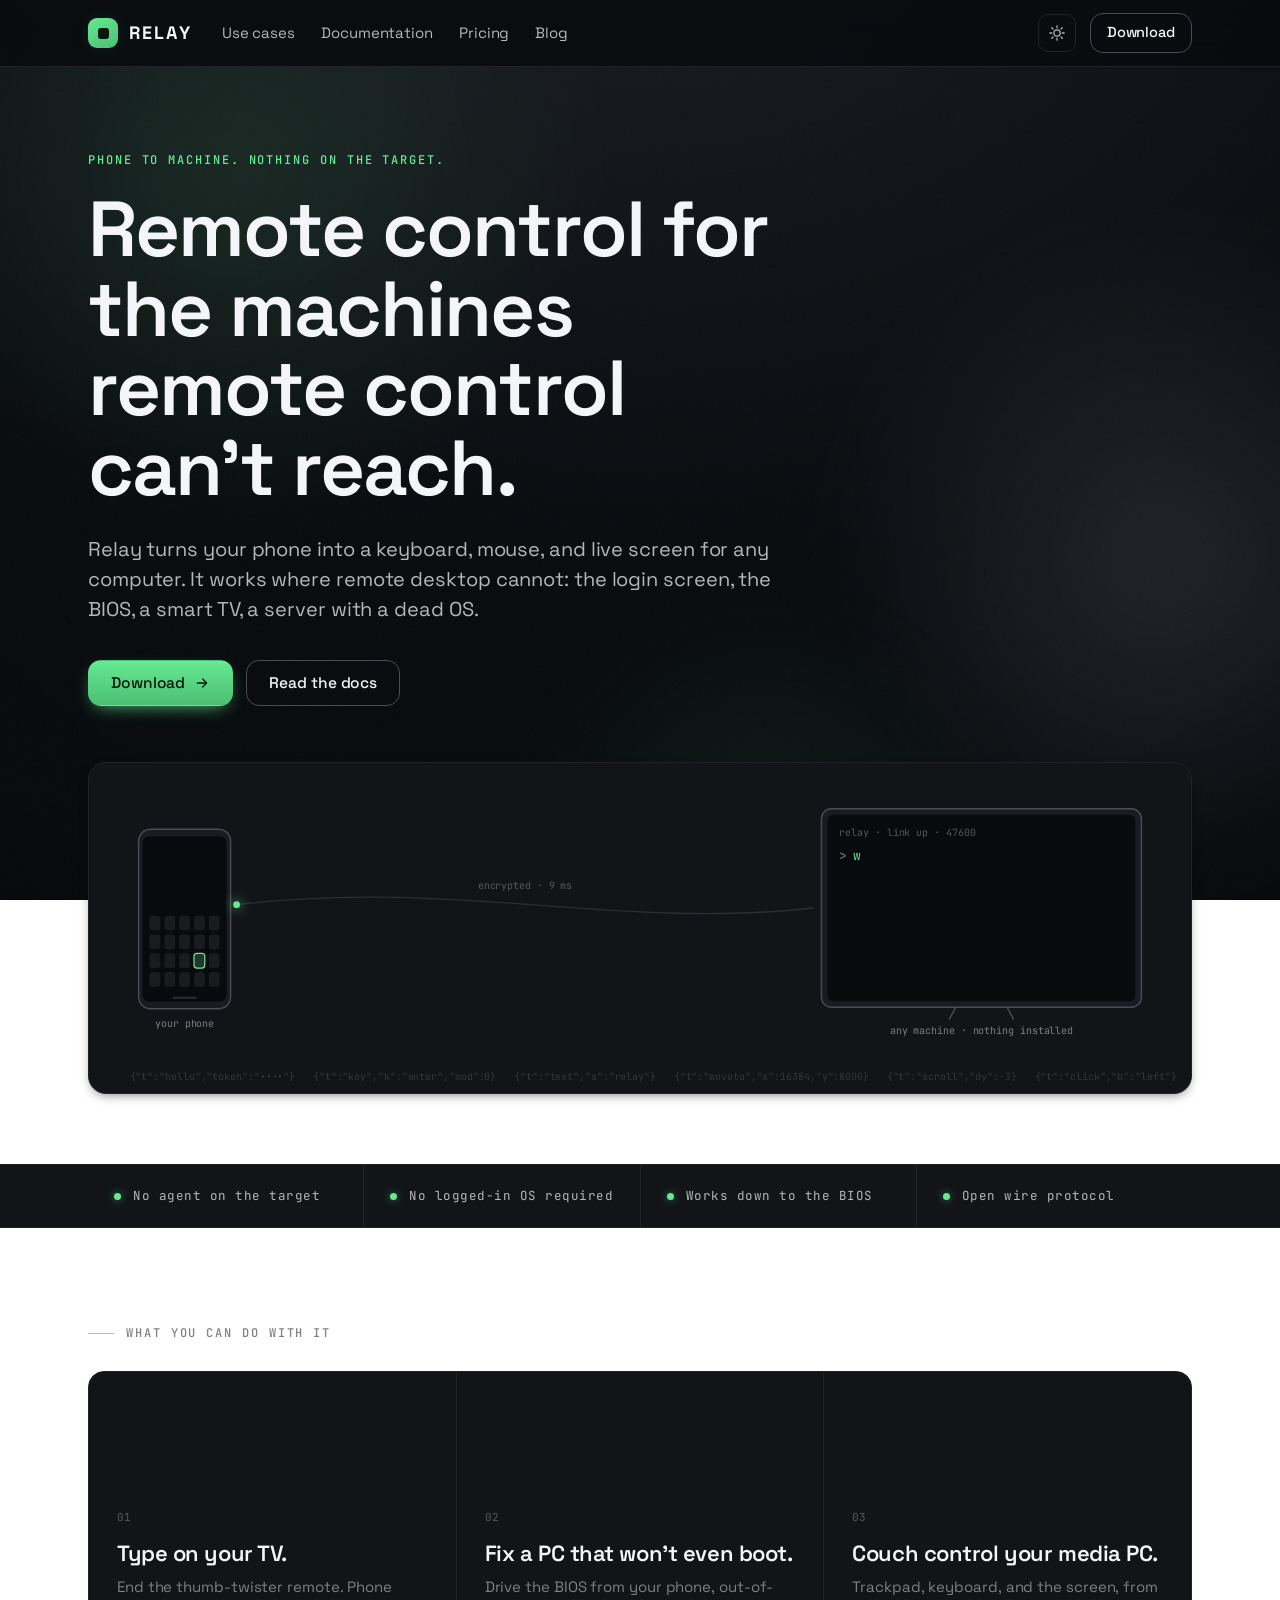
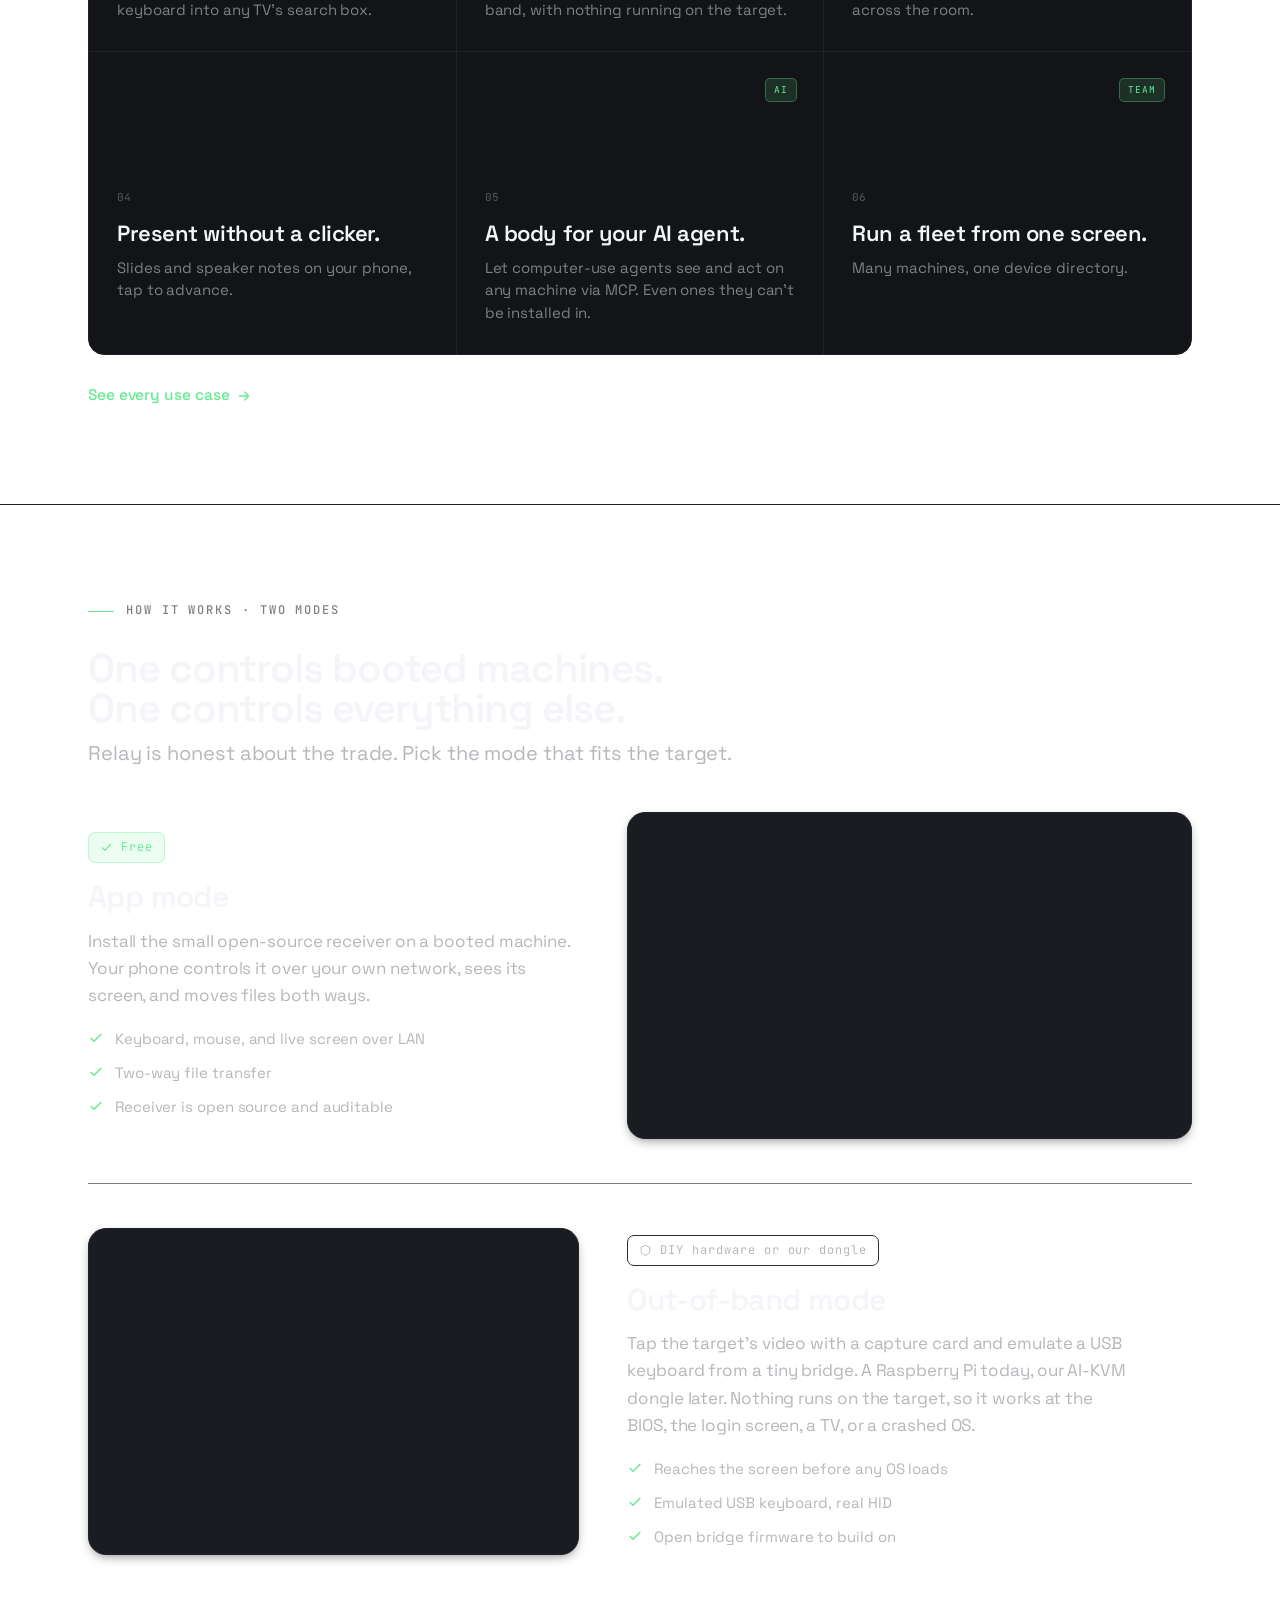
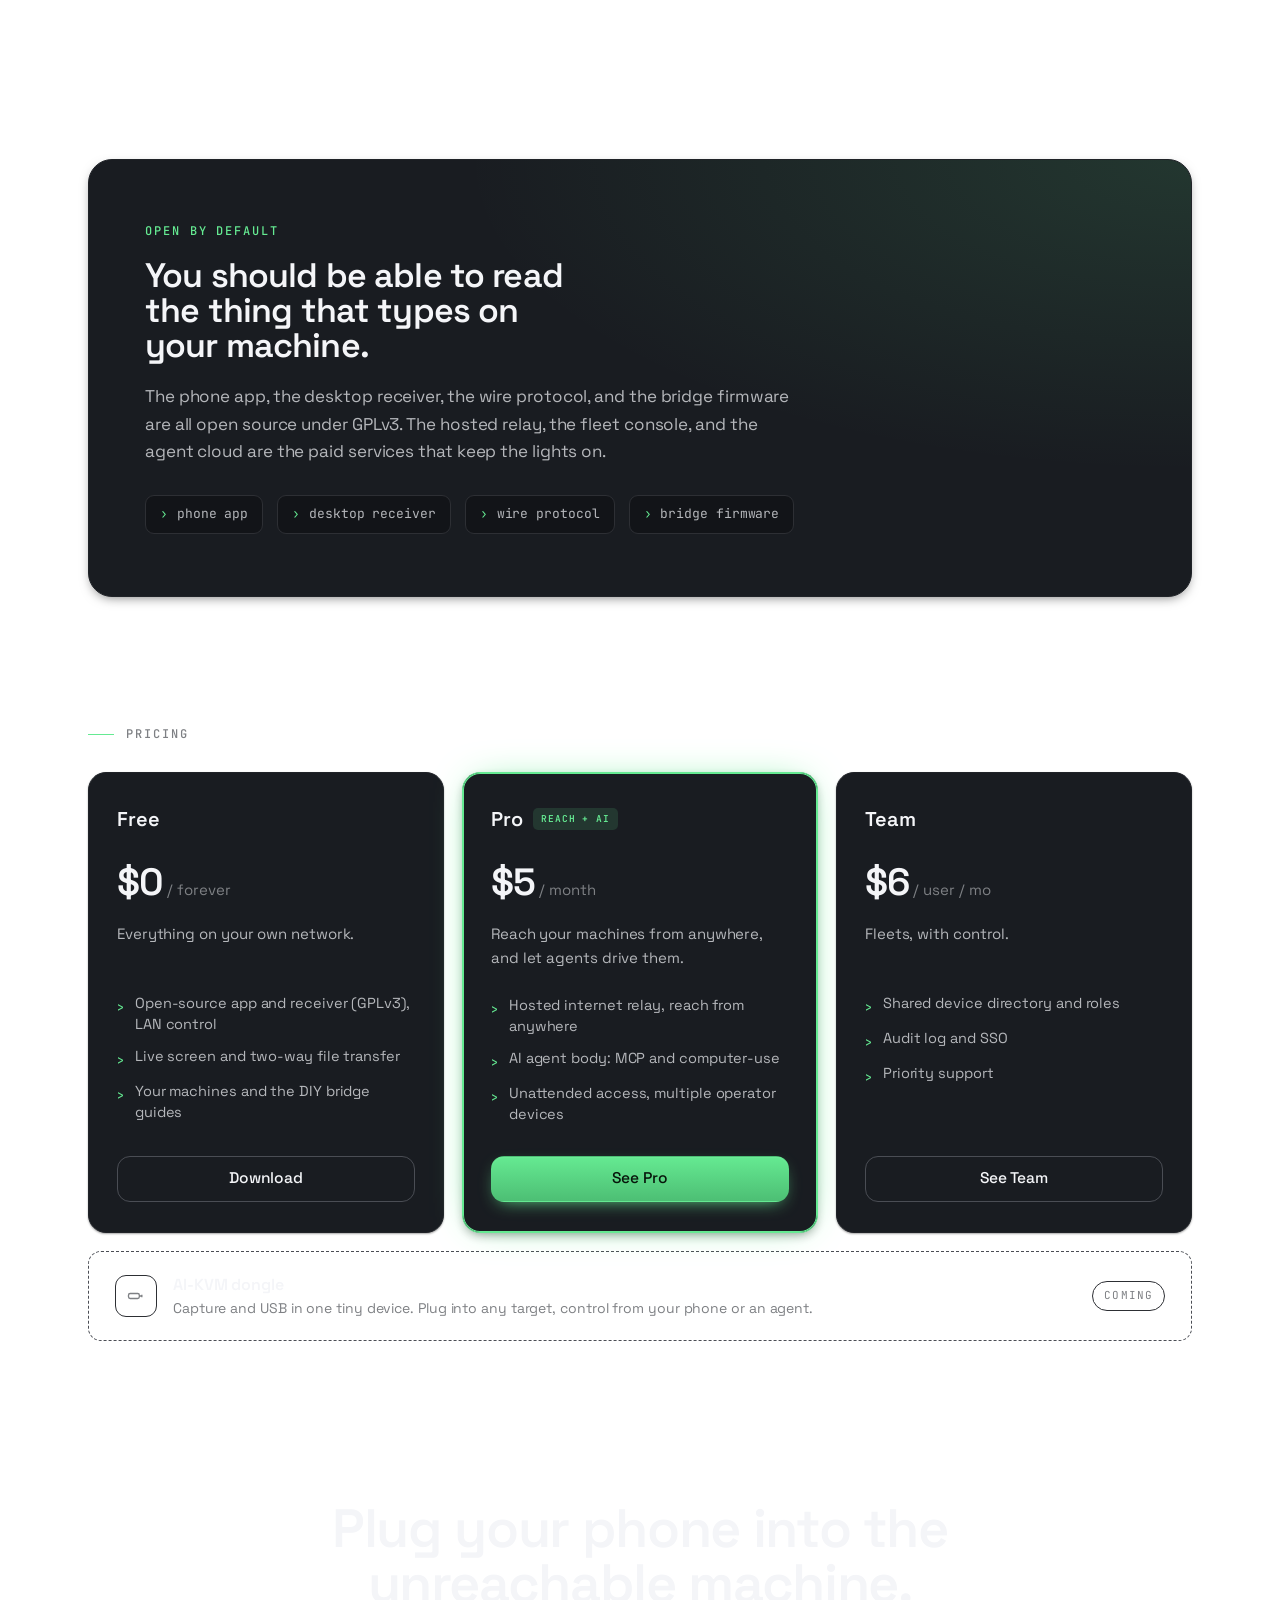
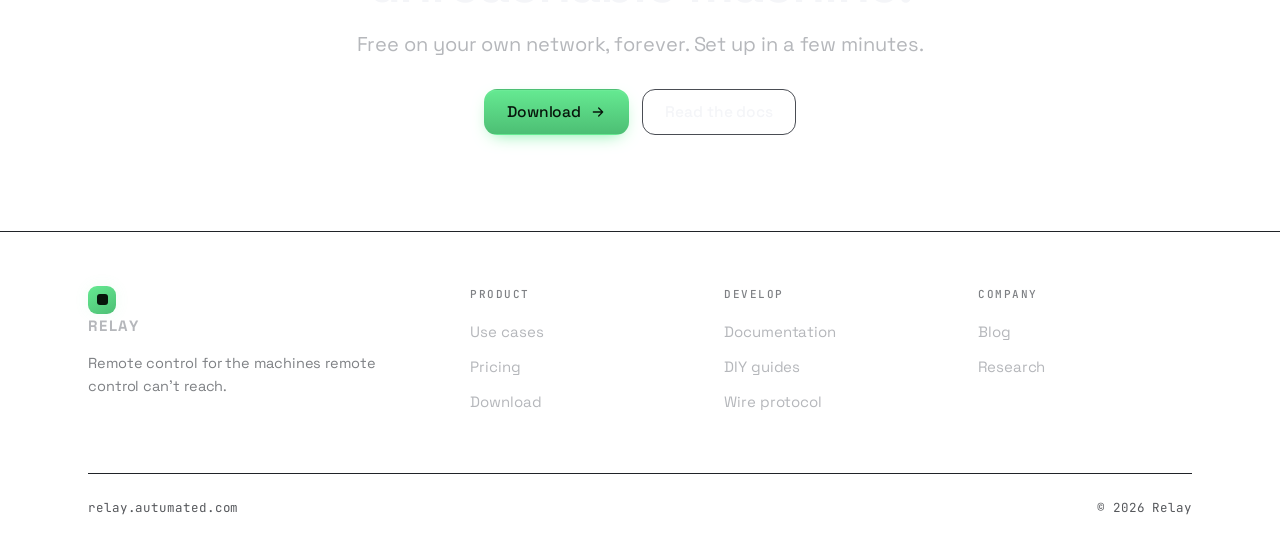
==== index.html @ 41266d18 "Replace generated-looking SVG diagrams and icon grid with live signal figures signal.js: nine bespok" ====
<!DOCTYPE html>
<html lang="en">
<head>
<meta charset="UTF-8" />
<meta name="viewport" content="width=device-width, initial-scale=1.0" />
<title>Relay · Remote control for the machines remote control can't reach</title>
<meta name="description" content="Relay turns your phone into a keyboard, mouse, and live screen for any computer, with nothing installed on the machine you're controlling. Works down to the BIOS." />
<link rel="preconnect" href="https://fonts.googleapis.com" />
<link rel="preconnect" href="https://fonts.gstatic.com" crossorigin />
<link href="https://fonts.googleapis.com/css2?family=Space+Grotesk:wght@400;500;600;700&family=JetBrains+Mono:wght@400;500;600&display=swap" rel="stylesheet" />
<link rel="icon" href="data:image/svg+xml,<svg xmlns='http://www.w3.org/2000/svg' viewBox='0 0 32 32'><rect width='32' height='32' rx='9' fill='%2365EA92'/><rect x='11' y='11' width='10' height='10' rx='3' fill='%230E0E12'/></svg>" />
<link rel="stylesheet" href="styles.css" />
<script src="app.js"></script>
<script src="signal.js" defer></script>
</head>
<body>

<!-- ===================== HEADER ===================== -->
<header class="site-header">
  <div class="wrap nav">
    <a class="brand" href="index.html">
      <span class="logo-mark"></span>
      Relay
    </a>
    <nav class="nav-links">
      <a href="use-cases.html">Use cases</a>
      <a href="docs.html">Documentation</a>
      <a href="pricing.html">Pricing</a>
      <a href="blog.html">Blog</a>
    </nav>
    <div class="nav-spacer"></div>
    <div class="nav-right">
      <button class="theme-btn" data-theme-btn aria-label="Toggle theme"></button>
      <a href="docs.html" class="btn sm">Download</a>
    </div>
    <button class="menu-btn" data-menu-btn aria-label="Menu"><svg width="20" height="20" viewBox="0 0 24 24" fill="none" stroke="currentColor" stroke-width="1.8" stroke-linecap="round"><path d="M3 6h18M3 12h18M3 18h18"/></svg></button>
  </div>
</header>
<div class="mobile-menu" data-mobile-menu>
  <a href="use-cases.html">Use cases</a>
  <a href="docs.html">Documentation</a>
  <a href="pricing.html">Pricing</a>
  <a href="blog.html">Blog</a>
  <a href="docs.html" class="btn primary">Download</a>
</div>

<!-- ===================== HERO ===================== -->
<section class="hero">
  <div class="wrap">
    <div class="kicker accent">Phone to machine. Nothing on the target.</div>
    <h1 class="display" style="margin-top:20px;">Remote control for the machines remote control can't reach.</h1>
    <p class="sub">Relay turns your phone into a keyboard, mouse, and live screen for any computer. It works where remote desktop cannot: the login screen, the BIOS, a smart TV, a server with a dead OS.</p>
    <div class="cta">
      <a href="docs.html" class="btn primary">Download<svg class="arrow" width="16" height="16" viewBox="0 0 24 24" fill="none" stroke="currentColor" stroke-width="1.9" stroke-linecap="round" stroke-linejoin="round"><path d="M5 12h14M13 6l6 6-6 6"/></svg></a>
      <a href="docs.html" class="btn">Read the docs</a>
    </div>
    <div class="hero-live"><canvas class="sig" data-sig="hero" role="img" aria-label="Live figure: a phone typing into a machine over the Relay wire protocol"></canvas></div>

  </div>
</section>

<!-- proof strip -->
<section class="proof">
  <div class="wrap">
    <div class="row">
      <div class="item"><span class="dot"></span><span class="t">No agent on the target</span></div>
      <div class="item"><span class="dot"></span><span class="t">No logged-in OS required</span></div>
      <div class="item"><span class="dot"></span><span class="t">Works down to the BIOS</span></div>
      <div class="item"><span class="dot"></span><span class="t">Open wire protocol</span></div>
    </div>
  </div>
</section>

<!-- ===================== USE CASES ===================== -->
<section class="section-pad">
  <div class="wrap">
    <div class="section-label"><span class="bar"></span><span class="kicker">What you can do with it</span></div>
    <div class="cards">

      <div class="uc">
        <canvas class="sig uc-vig" data-sig="uc-tv" aria-hidden="true"></canvas>
        <div class="uc-k"><span class="uc-num">01</span></div>
        <h3>Type on your TV.</h3>
        <p>End the thumb-twister remote. Phone keyboard into any TV's search box.</p>
      </div>

      <div class="uc">
        <canvas class="sig uc-vig" data-sig="uc-bios" aria-hidden="true"></canvas>
        <div class="uc-k"><span class="uc-num">02</span></div>
        <h3>Fix a PC that won't even boot.</h3>
        <p>Drive the BIOS from your phone, out-of-band, with nothing running on the target.</p>
      </div>

      <div class="uc">
        <canvas class="sig uc-vig" data-sig="uc-couch" aria-hidden="true"></canvas>
        <div class="uc-k"><span class="uc-num">03</span></div>
        <h3>Couch control your media PC.</h3>
        <p>Trackpad, keyboard, and the screen, from across the room.</p>
      </div>

      <div class="uc">
        <canvas class="sig uc-vig" data-sig="uc-present" aria-hidden="true"></canvas>
        <div class="uc-k"><span class="uc-num">04</span></div>
        <h3>Present without a clicker.</h3>
        <p>Slides and speaker notes on your phone, tap to advance.</p>
      </div>

      <div class="uc">
        <span class="pill">AI</span>
        <canvas class="sig uc-vig" data-sig="uc-agent" aria-hidden="true"></canvas>
        <div class="uc-k"><span class="uc-num">05</span></div>
        <h3>A body for your AI agent.</h3>
        <p>Let computer-use agents see and act on any machine via MCP. Even ones they can't be installed in.</p>
      </div>

      <div class="uc">
        <span class="pill">Team</span>
        <canvas class="sig uc-vig" data-sig="uc-fleet" aria-hidden="true"></canvas>
        <div class="uc-k"><span class="uc-num">06</span></div>
        <h3>Run a fleet from one screen.</h3>
        <p>Many machines, one device directory.</p>
      </div>

    </div>
    <div style="margin-top:26px;"><a href="use-cases.html" class="link-arrow">See every use case<svg class="arrow" width="16" height="16" viewBox="0 0 24 24" fill="none" stroke="currentColor" stroke-width="1.9" stroke-linecap="round" stroke-linejoin="round"><path d="M5 12h14M13 6l6 6-6 6"/></svg></a></div>
  </div>
</section>

<hr class="rule" />

<!-- ===================== HOW IT WORKS ===================== -->
<section class="section-pad">
  <div class="wrap">
    <div class="section-label"><span class="bar"></span><span class="kicker">How it works · two modes</span></div>
    <h2 class="display" style="font-size:clamp(28px,4vw,40px); max-width:24ch; margin-bottom:8px;">One controls booted machines. One controls everything else.</h2>
    <p class="lead" style="max-width:60ch;">Relay is honest about the trade. Pick the mode that fits the target.</p>

    <!-- mode 1 -->
    <div class="mode">
      <div class="mode-meta">
        <span class="tag free"><svg width="13" height="13" viewBox="0 0 24 24" fill="none" stroke="currentColor" stroke-width="2"><path d="m4 12 5 5L20 6"/></svg>Free</span>
        <h3>App mode</h3>
        <p>Install the small open-source receiver on a booted machine. Your phone controls it over your own network, sees its screen, and moves files both ways.</p>
        <ul>
          <li><span class="ck"><svg width="16" height="16" viewBox="0 0 24 24" fill="none" stroke="currentColor" stroke-width="2"><path d="m4 12 5 5L20 6"/></svg></span>Keyboard, mouse, and live screen over LAN</li>
          <li><span class="ck"><svg width="16" height="16" viewBox="0 0 24 24" fill="none" stroke="currentColor" stroke-width="2"><path d="m4 12 5 5L20 6"/></svg></span>Two-way file transfer</li>
          <li><span class="ck"><svg width="16" height="16" viewBox="0 0 24 24" fill="none" stroke="currentColor" stroke-width="2"><path d="m4 12 5 5L20 6"/></svg></span>Receiver is open source and auditable</li>
        </ul>
      </div>
      <div class="mode-art">
        <canvas class="sig sig-mode" data-sig="app" role="img" aria-label="Live figure: each keystroke travels from the phone as a real protocol line and lands in the receiver"></canvas>
      </div>
    </div>

    <hr class="rule" style="opacity:.6;" />

    <!-- mode 2 -->
    <div class="mode flip">
      <div class="mode-meta">
        <span class="tag"><svg width="13" height="13" viewBox="0 0 24 24" fill="none" stroke="currentColor" stroke-width="1.7"><path d="M12 2.5 4 6v6c0 4.5 3.4 7.5 8 9 4.6-1.5 8-4.5 8-9V6z"/></svg>DIY hardware or our dongle</span>
        <h3>Out-of-band mode</h3>
        <p>Tap the target's video with a capture card and emulate a USB keyboard from a tiny bridge. A Raspberry Pi today, our AI-KVM dongle later. Nothing runs on the target, so it works at the BIOS, the login screen, a TV, or a crashed OS.</p>
        <ul>
          <li><span class="ck"><svg width="16" height="16" viewBox="0 0 24 24" fill="none" stroke="currentColor" stroke-width="2"><path d="m4 12 5 5L20 6"/></svg></span>Reaches the screen before any OS loads</li>
          <li><span class="ck"><svg width="16" height="16" viewBox="0 0 24 24" fill="none" stroke="currentColor" stroke-width="2"><path d="m4 12 5 5L20 6"/></svg></span>Emulated USB keyboard, real HID</li>
          <li><span class="ck"><svg width="16" height="16" viewBox="0 0 24 24" fill="none" stroke="currentColor" stroke-width="2"><path d="m4 12 5 5L20 6"/></svg></span>Open bridge firmware to build on</li>
        </ul>
      </div>
      <div class="mode-art">
        <canvas class="sig sig-mode" data-sig="oob" role="img" aria-label="Live figure: HID bytes from the bridge drive a BIOS boot menu while HDMI capture flows back"></canvas>
      </div>
    </div>
  </div>
</section>

<!-- ===================== OPEN SOURCE BAND ===================== -->
<section class="section-pad-sm">
  <div class="wrap">
    <div class="band">
      <div class="kicker">Open by default</div>
      <h2 class="display">You should be able to read the thing that types on your machine.</h2>
      <p>The phone app, the desktop receiver, the wire protocol, and the bridge firmware are all open source under GPLv3. The hosted relay, the fleet console, and the agent cloud are the paid services that keep the lights on.</p>
      <div class="os-list">
        <span class="os-chip"><span class="gd">›</span> phone app</span>
        <span class="os-chip"><span class="gd">›</span> desktop receiver</span>
        <span class="os-chip"><span class="gd">›</span> wire protocol</span>
        <span class="os-chip"><span class="gd">›</span> bridge firmware</span>
      </div>
    </div>
  </div>
</section>

<!-- ===================== PRICING TEASER ===================== -->
<section class="section-pad-sm">
  <div class="wrap">
    <div class="section-label"><span class="bar"></span><span class="kicker">Pricing</span></div>
    <div class="tiers">
      <div class="tier">
        <div class="tname">Free</div>
        <div class="price">$0<small> / forever</small></div>
        <div class="tline">Everything on your own network.</div>
        <ul>
          <li><span class="ck">›</span>Open-source app and receiver (GPLv3), LAN control</li>
          <li><span class="ck">›</span>Live screen and two-way file transfer</li>
          <li><span class="ck">›</span>Your machines and the DIY bridge guides</li>
        </ul>
        <a href="docs.html" class="btn">Download</a>
      </div>
      <div class="tier feature">
        <div class="tname">Pro <span class="badge">Reach + AI</span></div>
        <div class="price">$5<small> / month</small></div>
        <div class="tline">Reach your machines from anywhere, and let agents drive them.</div>
        <ul>
          <li><span class="ck">›</span>Hosted internet relay, reach from anywhere</li>
          <li><span class="ck">›</span>AI agent body: MCP and computer-use</li>
          <li><span class="ck">›</span>Unattended access, multiple operator devices</li>
        </ul>
        <a href="pricing.html" class="btn primary">See Pro</a>
      </div>
      <div class="tier">
        <div class="tname">Team</div>
        <div class="price">$6<small> / user / mo</small></div>
        <div class="tline">Fleets, with control.</div>
        <ul>
          <li><span class="ck">›</span>Shared device directory and roles</li>
          <li><span class="ck">›</span>Audit log and SSO</li>
          <li><span class="ck">›</span>Priority support</li>
        </ul>
        <a href="pricing.html" class="btn">See Team</a>
      </div>
    </div>
    <div class="dongle">
      <div class="di"><svg width="20" height="20" viewBox="0 0 24 24" fill="none" stroke="currentColor" stroke-width="1.6"><rect x="3" y="9" width="13" height="6" rx="2"/><path d="M16 12h3M19 10.5v3"/></svg></div>
      <div>
        <div style="font-family:var(--font-display); font-weight:600; font-size:16px;">AI-KVM dongle</div>
        <div class="muted" style="font-size:14px;">Capture and USB in one tiny device. Plug into any target, control from your phone or an agent.</div>
      </div>
      <span class="soon">Coming</span>
    </div>
  </div>
</section>

<!-- ===================== FINAL CTA ===================== -->
<section class="final">
  <div class="wrap-narrow">
    <h2 class="display">Plug your phone into the unreachable machine.</h2>
    <p class="lead">Free on your own network, forever. Set up in a few minutes.</p>
    <div class="cta">
      <a href="docs.html" class="btn primary">Download<svg class="arrow" width="16" height="16" viewBox="0 0 24 24" fill="none" stroke="currentColor" stroke-width="1.9" stroke-linecap="round" stroke-linejoin="round"><path d="M5 12h14M13 6l6 6-6 6"/></svg></a>
      <a href="docs.html" class="btn">Read the docs</a>
    </div>
  </div>
</section>

<!-- ===================== FOOTER ===================== -->
<footer class="site-footer">
  <div class="wrap">
    <div class="footer-grid">
      <div class="footer-brand">
        <a class="brand" href="index.html">
          <span class="logo-mark"></span>
          Relay
        </a>
        <p>Remote control for the machines remote control can't reach.</p>
      </div>
      <div>
        <h5>Product</h5>
        <a href="use-cases.html">Use cases</a>
        <a href="pricing.html">Pricing</a>
        <a href="docs.html">Download</a>
      </div>
      <div>
        <h5>Develop</h5>
        <a href="docs.html">Documentation</a>
        <a href="docs.html#guides">DIY guides</a>
        <a href="docs.html#protocol">Wire protocol</a>
      </div>
      <div>
        <h5>Company</h5>
        <a href="blog.html">Blog</a>
        <a href="blog.html">Research</a>
      </div>
    </div>
    <div class="footer-bottom">
      <span class="mono">relay.autumated.com</span>
      <span class="mono">© 2026 Relay</span>
    </div>
  </div>
</footer>

</body>
</html>
---- styles.css ----
/* =============================================================================
   Relay marketing site · design system v2
   Reskinned to match the Relay APP (single source of truth: Relay.html tokens).
   Dark-first. Hue-driven green signal accent. Real elevation ramp.
   Space Grotesk for everything human; JetBrains Mono only for data + labels.
   Old token names are aliased to the app ramp so existing inline styles hold.
============================================================================= */

:root{
  --hue:152;
  --font-ui:"Space Grotesk", system-ui, sans-serif;
  --font-mono:"JetBrains Mono", ui-monospace, monospace;
  --ease:cubic-bezier(.2,.7,.2,1);
  --r-sm:9px; --r-md:13px; --r-lg:18px; --r-xl:24px;
  --maxw:1160px;

  /* alias old names → app font roles (HTML still references these) */
  --font-display:var(--font-ui);
  --font-body:var(--font-ui);
}

[data-theme="dark"]{                 /* default */
  --e0:oklch(0.145 0.008 265); --e1:oklch(0.190 0.009 265); --e2:oklch(0.225 0.010 265);
  --e3:oklch(0.270 0.011 265);
  --border:oklch(0.305 0.010 265); --border-soft:oklch(0.255 0.010 265); --border-hi:oklch(0.42 0.013 265);
  --text:oklch(0.97 0.004 265); --text-2:oklch(0.78 0.006 265); --text-3:oklch(0.60 0.007 265); --text-4:oklch(0.46 0.007 265);
  --hi:rgba(255,255,255,0.055);
  --sh-1:0 1px 2px rgba(0,0,0,.35); --sh-2:0 4px 12px -4px rgba(0,0,0,.55); --sh-3:0 14px 34px -12px rgba(0,0,0,.7);
  --accent:oklch(0.84 0.17 var(--hue)); --accent-2:oklch(0.72 0.15 var(--hue));
  --accent-ink:oklch(0.18 0.03 var(--hue)); --accent-ghost:oklch(0.84 0.17 var(--hue) / 0.13);
  --accent-line:oklch(0.84 0.17 var(--hue) / 0.32);
  --danger:oklch(0.66 0.20 25);
  --code-bg:oklch(0.115 0.007 265); --code-ink:oklch(0.86 0.006 265);
}
[data-theme="light"]{
  --e0:oklch(0.955 0.004 265); --e1:oklch(0.925 0.005 265); --e2:oklch(1 0 0);
  --e3:oklch(0.975 0.004 265);
  --border:oklch(0.875 0.006 265); --border-soft:oklch(0.915 0.005 265); --border-hi:oklch(0.78 0.008 265);
  --text:oklch(0.21 0.012 265); --text-2:oklch(0.40 0.010 265); --text-3:oklch(0.55 0.009 265); --text-4:oklch(0.66 0.008 265);
  --hi:rgba(255,255,255,0.9);
  --sh-1:0 1px 2px rgba(20,24,33,.10); --sh-2:0 4px 12px -4px rgba(20,24,33,.16); --sh-3:0 16px 36px -14px rgba(20,24,33,.26);
  --accent:oklch(0.60 0.16 var(--hue)); --accent-2:oklch(0.52 0.15 var(--hue));
  --accent-ink:oklch(0.99 0.02 var(--hue)); --accent-ghost:oklch(0.60 0.16 var(--hue) / 0.12);
  --accent-line:oklch(0.60 0.16 var(--hue) / 0.30);
  --danger:oklch(0.56 0.20 25);
  --code-bg:oklch(0.20 0.012 265); --code-ink:oklch(0.93 0.008 265);
}

/* ---- aliases: old marketing token names → app ramp ---- */
:root{
  --blue:var(--accent);
  --red:var(--danger);
}
[data-theme="dark"], [data-theme="light"]{
  --paper:var(--e0); --paper-2:var(--e2); --paper-sunk:var(--e1);
  --ink:var(--text); --ink-2:var(--text-2); --ink-3:var(--text-3); --ink-4:var(--text-4);
  --line:var(--border-soft); --line-2:var(--border); --line-strong:var(--text);
  --accent-tint:var(--accent-ghost);
  --red-tint:color-mix(in srgb, var(--danger) 14%, transparent);
  --shadow:var(--sh-2);
}

*{ box-sizing:border-box; margin:0; padding:0; }
html{ scroll-behavior:smooth; -webkit-text-size-adjust:100%; }
body{
  font-family:var(--font-ui);
  background:var(--e0); color:var(--text);
  font-size:17px; line-height:1.6; letter-spacing:-.005em;
  -webkit-font-smoothing:antialiased;
  transition:background .3s var(--ease), color .3s var(--ease);
}
[data-theme="dark"] body{
  background:radial-gradient(125% 120% at 50% -10%, oklch(0.22 0.012 265), oklch(0.135 0.008 265) 62%);
  background-attachment:fixed;
}
::selection{ background:var(--accent); color:var(--accent-ink); }
a{ color:inherit; text-decoration:none; }
img,svg{ display:block; }
button{ font-family:inherit; cursor:pointer; border:none; background:none; color:inherit; }

/* ---- ambient backdrop: slow light in the shadows + grain + vignette ----
   Injected once per page (by app.js) as the first child of <body>.
   Subtle by design. Motion only when the user allows it. */
.ambient{ position:fixed; inset:0; z-index:-1; overflow:hidden; pointer-events:none; }
.amb-blob{ position:absolute; border-radius:50%; will-change:transform; filter:blur(34px); }
.amb-blob.b1{ width:780px; height:780px; top:-220px; left:-160px;
  background:radial-gradient(circle at 50% 50%, oklch(0.84 0.17 var(--hue) / 0.11), transparent 66%); }
.amb-blob.b2{ width:680px; height:680px; top:24%; right:-220px;
  background:radial-gradient(circle at 50% 50%, oklch(0.62 0.03 265 / 0.20), transparent 70%); }
.amb-blob.b3{ width:560px; height:560px; bottom:-220px; left:38%;
  background:radial-gradient(circle at 50% 50%, oklch(0.84 0.17 var(--hue) / 0.07), transparent 64%); }
.amb-grain{ position:absolute; inset:-50%; opacity:.05; mix-blend-mode:overlay;
  background-image:url("data:image/svg+xml,%3Csvg xmlns='http://www.w3.org/2000/svg' width='180' height='180'%3E%3Cfilter id='n'%3E%3CfeTurbulence type='fractalNoise' baseFrequency='0.85' numOctaves='2' stitchTiles='stitch'/%3E%3C/filter%3E%3Crect width='100%25' height='100%25' filter='url(%23n)'/%3E%3C/svg%3E"); }
.amb-vignette{ position:absolute; inset:0;
  background:radial-gradient(120% 120% at 50% 35%, transparent 52%, oklch(0.10 0.006 265 / 0.55) 100%); }

[data-theme="light"] .amb-blob.b1{ background:radial-gradient(circle at 50% 50%, oklch(0.60 0.16 var(--hue) / 0.07), transparent 66%); }
[data-theme="light"] .amb-blob.b2{ background:radial-gradient(circle at 50% 50%, oklch(0.55 0.02 265 / 0.07), transparent 70%); }
[data-theme="light"] .amb-blob.b3{ background:radial-gradient(circle at 50% 50%, oklch(0.60 0.16 var(--hue) / 0.05), transparent 64%); }
[data-theme="light"] .amb-grain{ opacity:.035; mix-blend-mode:multiply; }
[data-theme="light"] .amb-vignette{ background:radial-gradient(120% 120% at 50% 35%, transparent 60%, oklch(0.55 0.01 265 / 0.10) 100%); }

@media (prefers-reduced-motion: no-preference){
  .amb-blob.b1{ animation:drift1 34s var(--ease) infinite; }
  .amb-blob.b2{ animation:drift2 46s var(--ease) infinite; }
  .amb-blob.b3{ animation:drift3 40s var(--ease) infinite; }
}
@keyframes drift1{ 0%,100%{ transform:translate(0,0) scale(1); } 50%{ transform:translate(70px,46px) scale(1.07); } }
@keyframes drift2{ 0%,100%{ transform:translate(0,0) scale(1); } 50%{ transform:translate(-58px,38px) scale(1.05); } }
@keyframes drift3{ 0%,100%{ transform:translate(0,0) scale(1); } 50%{ transform:translate(40px,-52px) scale(1.08); } }

/* ---- type ---- */
.display{ font-family:var(--font-ui); font-weight:600; letter-spacing:-.025em; line-height:1.02; }
h1,h2,h3,h4{ font-family:var(--font-ui); font-weight:600; letter-spacing:-.02em; line-height:1.08; }
.kicker{ font-family:var(--font-mono); font-size:12px; font-weight:500; letter-spacing:.16em; text-transform:uppercase; color:var(--text-3); }
.kicker.accent{ color:var(--accent); }
.lead{ font-size:20px; line-height:1.5; color:var(--text-2); }
.mono{ font-family:var(--font-mono); }
.muted{ color:var(--text-3); }

/* ---- layout ---- */
.wrap{ max-width:var(--maxw); margin:0 auto; padding:0 28px; }
.wrap-narrow{ max-width:860px; margin:0 auto; padding:0 28px; }
section{ position:relative; }
.section-pad{ padding:96px 0; }
.section-pad-sm{ padding:64px 0; }
.rule{ height:1px; background:var(--border-soft); border:0; }
.section-label{ display:flex; align-items:center; gap:12px; margin-bottom:28px; }
.section-label .bar{ width:26px; height:1px; background:var(--accent); }

/* ---- header ---- */
.site-header{ position:sticky; top:0; z-index:50; background:color-mix(in srgb, var(--e0) 84%, transparent);
  backdrop-filter:saturate(1.2) blur(14px); border-bottom:1px solid var(--border-soft); }
.nav{ display:flex; align-items:center; gap:30px; height:66px; }
.brand{ display:flex; align-items:center; gap:11px; font-family:var(--font-ui); font-weight:700; font-size:18px; letter-spacing:.12em; text-transform:uppercase; }
.nav-links{ display:flex; align-items:center; gap:26px; }
.nav-links a{ font-size:15px; color:var(--text-2); transition:color .15s; }
.nav-links a:hover, .nav-links a.active{ color:var(--text); }
.nav-spacer{ flex:1; }
.nav-right{ display:flex; align-items:center; gap:14px; }
.theme-btn{ width:38px; height:38px; border-radius:10px; display:grid; place-items:center; color:var(--text-2); border:1px solid var(--border-soft); transition:.15s; }
.theme-btn:hover{ color:var(--text); border-color:var(--border-hi); background:var(--e1); }
.menu-btn{ display:none; width:38px; height:38px; border-radius:10px; place-items:center; color:var(--text); border:1px solid var(--border-soft); }

/* ---- logo mark (from the app) ---- */
.logo-mark{ width:30px; height:30px; border-radius:9px; display:grid; place-items:center; flex:0 0 auto;
  background:linear-gradient(150deg, var(--accent), var(--accent-2)); box-shadow:0 0 16px -2px var(--accent-ghost); }
.logo-mark::after{ content:""; width:11px; height:11px; border-radius:3px; background:var(--accent-ink); }
.footer-brand .logo-mark{ width:28px; height:28px; }

/* ---- buttons ---- */
.btn{ display:inline-flex; align-items:center; justify-content:center; gap:9px; height:46px; padding:0 22px;
  font-family:var(--font-ui); font-size:15.5px; font-weight:500; border-radius:var(--r-md);
  border:1px solid var(--border-hi); color:var(--text); background:transparent; transition:.16s var(--ease); white-space:nowrap; }
.btn:hover{ background:var(--e2); border-color:var(--border-hi); }
.btn:active{ transform:translateY(1px); }
.btn.primary{ background:linear-gradient(180deg, var(--accent), var(--accent-2)); border-color:transparent; color:var(--accent-ink);
  box-shadow:0 6px 18px -8px var(--accent), 0 1px 0 var(--hi) inset; }
.btn.primary:hover{ filter:brightness(1.06); background:linear-gradient(180deg, var(--accent), var(--accent-2)); }
.btn.sm{ height:40px; padding:0 16px; font-size:14.5px; }
.btn.ghost{ border-color:transparent; }
.btn.ghost:hover{ background:var(--accent-ghost); color:var(--accent); }
.arrow{ transition:transform .16s var(--ease); }
.btn:hover .arrow, .link-arrow:hover .arrow{ transform:translateX(3px); }
.link-arrow{ display:inline-flex; align-items:center; gap:7px; color:var(--accent); font-weight:500; font-size:15.5px; }

/* ---- hero ---- */
.hero{ padding:84px 0 70px; }
.hero h1{ font-size:clamp(42px, 6.4vw, 78px); max-width:14ch; }
.hero .sub{ margin-top:26px; max-width:54ch; font-size:20px; line-height:1.5; color:var(--text-2); }
.hero .cta{ margin-top:36px; display:flex; gap:13px; flex-wrap:wrap; }

/* proof strip */
.proof{ border-top:1px solid var(--border-soft); border-bottom:1px solid var(--border-soft); background:var(--e1); }
.proof .row{ display:flex; flex-wrap:wrap; gap:0; }
.proof .item{ flex:1; min-width:200px; padding:22px 26px; border-right:1px solid var(--border-soft); display:flex; align-items:center; gap:12px; }
.proof .item:last-child{ border-right:0; }
.proof .item .dot{ width:7px; height:7px; border-radius:50%; background:var(--accent); flex:0 0 auto; box-shadow:0 0 8px -1px var(--accent); }
.proof .item .t{ font-family:var(--font-mono); font-size:12.5px; letter-spacing:.04em; color:var(--text-2); line-height:1.4; }

/* ---- use-case grid ---- */
.cards{ display:grid; grid-template-columns:repeat(3,1fr); gap:1px; border:1px solid var(--border-soft); border-radius:16px; overflow:hidden; background:var(--border-soft); }
.cards > .uc{ background:var(--e1); }
.uc{ padding:30px 28px; display:flex; flex-direction:column; gap:11px; min-height:210px; transition:background .16s; position:relative; }
.uc:hover{ background:var(--e2); }
.uc .uc-k{ display:flex; align-items:center; gap:9px; }
.uc .uc-num{ font-family:var(--font-mono); font-size:11px; color:var(--text-4); }
.uc h3{ font-size:22px; margin-top:4px; }
.uc p{ font-size:15px; color:var(--text-3); line-height:1.5; }
.uc .pill{ position:absolute; top:26px; right:26px; font-family:var(--font-mono); font-size:9.5px; letter-spacing:.1em; text-transform:uppercase;
  padding:3px 8px; border-radius:5px; background:var(--accent-ghost); color:var(--accent); border:1px solid var(--accent-line); }
.uc .ico{ color:var(--text-2); margin-bottom:4px; }

/* ---- how it works ---- */
.mode{ display:grid; grid-template-columns:1fr 1.15fr; gap:48px; align-items:center; padding:44px 0; }
.mode.flip .mode-art{ order:-1; }
.mode-meta .tag{ display:inline-flex; align-items:center; gap:8px; font-family:var(--font-mono); font-size:12px; letter-spacing:.08em;
  padding:5px 11px; border-radius:7px; border:1px solid var(--border); color:var(--text-2); margin-bottom:18px; }
.mode-meta .tag.free{ color:var(--accent); border-color:var(--accent-line); background:var(--accent-ghost); }
.mode-meta h3{ font-size:30px; margin-bottom:14px; }
.mode-meta p{ color:var(--text-2); max-width:46ch; }
.mode-meta ul{ list-style:none; margin-top:18px; display:flex; flex-direction:column; gap:10px; }
.mode-meta li{ display:flex; gap:11px; font-size:15px; color:var(--text-2); }
.mode-meta li .ck{ color:var(--accent); flex:0 0 auto; margin-top:3px; }
.mode-art{ border:1px solid var(--border-soft); border-radius:var(--r-lg); background:var(--e2); padding:30px; box-shadow:var(--sh-2); }

/* diagram nodes */
.diagram{ width:100%; height:auto; }
.dg-node{ fill:var(--e1); stroke:var(--border-hi); stroke-width:1.4; }
.dg-node.accent{ fill:var(--accent-ghost); stroke:var(--accent); }
.dg-label{ font-family:var(--font-mono); font-size:11px; fill:var(--text-2); letter-spacing:.02em; }
.dg-label.strong{ fill:var(--text); font-weight:500; }
.dg-flow{ stroke:var(--accent); stroke-width:1.6; fill:none; }
.dg-flow-dash{ stroke:var(--text-4); stroke-width:1.4; fill:none; stroke-dasharray:4 4; }
.dg-cap{ font-family:var(--font-mono); font-size:10px; fill:var(--text-3); letter-spacing:.06em; text-transform:uppercase; }

/* ---- open source band ---- */
.band{ background:var(--e2); border:1px solid var(--border-soft); color:var(--text); border-radius:var(--r-xl); padding:62px 56px; position:relative; overflow:hidden; box-shadow:var(--sh-2); }
.band::before{ content:""; position:absolute; inset:0; background:radial-gradient(120% 130% at 100% 0%, var(--accent-ghost), transparent 55%); pointer-events:none; }
.band .kicker{ color:var(--accent); position:relative; }
.band h2{ font-size:34px; max-width:20ch; margin:18px 0 20px; position:relative; }
.band p{ color:var(--text-2); max-width:60ch; font-size:17px; position:relative; }
.band .os-list{ display:flex; gap:14px; flex-wrap:wrap; margin-top:30px; position:relative; }
.os-chip{ font-family:var(--font-mono); font-size:13px; padding:8px 14px; border-radius:9px; border:1px solid var(--border); background:var(--e1); display:flex; align-items:center; gap:9px; color:var(--text-2); }
.os-chip .gd{ color:var(--accent); }

/* ---- pricing ---- */
.tiers{ display:grid; grid-template-columns:repeat(3,1fr); gap:18px; }
.tiers.four{ grid-template-columns:repeat(4,1fr); gap:14px; }
.tiers.four .tier{ padding:26px 22px; }
.tiers.four .price{ font-size:30px; }
.tier{ position:relative; border:1px solid var(--border-soft); border-radius:var(--r-lg); padding:30px 28px; background:var(--e2); display:flex; flex-direction:column; gap:7px; box-shadow:var(--sh-1); }
.tier .tsub{ color:var(--text-3); font-size:13.5px; margin-top:1px; }
.tier.feature{ border-color:var(--accent); box-shadow:0 0 0 1px var(--accent) inset, 0 0 40px -16px var(--accent), var(--sh-2); }
.tier .tname{ font-family:var(--font-ui); font-size:20px; font-weight:600; display:flex; align-items:center; gap:10px; }
.tier .badge{ font-family:var(--font-mono); font-size:9.5px; letter-spacing:.1em; text-transform:uppercase; color:var(--accent); background:var(--accent-ghost); padding:3px 8px; border-radius:5px; }
.tier .price{ font-family:var(--font-ui); font-size:38px; font-weight:600; margin:10px 0 2px; letter-spacing:-.03em; }
.tier .price small{ font-family:var(--font-ui); font-size:15px; font-weight:400; color:var(--text-3); letter-spacing:0; }
.tier .price-note{ font-family:var(--font-mono); font-size:12px; color:var(--text-3); margin-top:1px; }
.tier .tline{ color:var(--text-2); font-size:15px; min-height:46px; }
.tier .plus{ font-family:var(--font-mono); font-size:10.5px; letter-spacing:.06em; text-transform:uppercase; color:var(--text-3); margin:16px 0 2px; }
.tier ul{ list-style:none; margin:18px 0 24px; display:flex; flex-direction:column; gap:11px; }
.tier li{ display:flex; gap:11px; font-size:14.5px; color:var(--text-2); line-height:1.45; }
.tier li .ck{ color:var(--accent); flex:0 0 auto; margin-top:3px; }
.tier .btn{ margin-top:auto; width:100%; }
.ribbon{ position:absolute; top:-11px; left:50%; transform:translateX(-50%); white-space:nowrap; font-family:var(--font-mono);
  font-size:10px; letter-spacing:.08em; text-transform:uppercase; color:var(--accent-ink); background:var(--accent); padding:5px 12px; border-radius:20px; box-shadow:var(--sh-2); }
.dongle{ margin-top:18px; border:1px dashed var(--border-hi); border-radius:var(--r-md); padding:20px 26px; display:flex; align-items:center; gap:16px; flex-wrap:wrap; }
.dongle .di{ width:42px; height:42px; border-radius:11px; border:1px solid var(--border); display:grid; place-items:center; color:var(--text-3); flex:0 0 auto; }
.dongle .soon{ margin-left:auto; font-family:var(--font-mono); font-size:11px; letter-spacing:.1em; text-transform:uppercase; color:var(--text-3); border:1px solid var(--border); padding:5px 11px; border-radius:20px; }

/* ---- final CTA ---- */
.final{ text-align:center; padding:96px 0; }
.final h2{ font-size:clamp(34px,5vw,54px); max-width:18ch; margin:0 auto 18px; }
.final .cta{ display:flex; gap:13px; justify-content:center; flex-wrap:wrap; margin-top:30px; }

/* ---- footer ---- */
.site-footer{ border-top:1px solid var(--border-soft); padding:54px 0 40px; }
.footer-grid{ display:grid; grid-template-columns:1.6fr 1fr 1fr 1fr; gap:40px; }
.footer-grid h5{ font-family:var(--font-mono); font-size:11px; letter-spacing:.14em; text-transform:uppercase; color:var(--text-3); margin-bottom:16px; font-weight:500; }
.footer-grid a{ display:block; font-size:15px; color:var(--text-2); margin-bottom:11px; transition:color .15s; }
.footer-grid a:hover{ color:var(--text); }
.footer-brand p{ font-size:14.5px; color:var(--text-3); max-width:32ch; margin-top:14px; }
.footer-bottom{ display:flex; align-items:center; justify-content:space-between; margin-top:48px; padding-top:24px; border-top:1px solid var(--border-soft); }
.footer-bottom .mono{ font-size:12.5px; color:var(--text-4); }

/* ---- generic page header ---- */
.page-head{ padding:72px 0 8px; }
.page-head h1{ font-size:clamp(36px,5vw,58px); max-width:18ch; margin-top:18px; }
.page-head .lead{ margin-top:22px; max-width:58ch; }

/* ---- docs layout ---- */
.docs{ display:grid; grid-template-columns:230px 1fr; gap:54px; align-items:start; padding:48px 0 96px; }
.docs-side{ position:sticky; top:90px; }
.docs-side .grp{ margin-bottom:26px; }
.docs-side h6{ font-family:var(--font-mono); font-size:11px; letter-spacing:.12em; text-transform:uppercase; color:var(--text-3); margin-bottom:12px; font-weight:500; }
.docs-side a{ display:block; font-size:14.5px; color:var(--text-2); padding:6px 0; transition:color .15s; }
.docs-side a:hover{ color:var(--accent); }
.docs-main h2{ font-size:30px; margin:40px 0 14px; scroll-margin-top:90px; }
.docs-main h2:first-child{ margin-top:0; }
.docs-main h3{ font-size:20px; margin:28px 0 10px; }
.docs-main p{ color:var(--text-2); margin-bottom:14px; max-width:62ch; }
.docs-main ul,.docs-main ol{ margin:0 0 16px 22px; color:var(--text-2); }
.docs-main li{ margin-bottom:8px; }
.guide-card{ border:1px solid var(--border-soft); border-radius:var(--r-md); padding:24px 26px; margin:14px 0; background:var(--e2); transition:.16s; display:block; box-shadow:var(--sh-1); }
.guide-card:hover{ border-color:var(--accent-line); }
.guide-card .gk{ display:flex; align-items:center; justify-content:space-between; margin-bottom:8px; }
.guide-card h3{ margin:0; font-size:19px; }
.guide-card p{ margin:0; font-size:14.5px; color:var(--text-3); }
.guide-card .lvl{ font-family:var(--font-mono); font-size:10px; letter-spacing:.08em; text-transform:uppercase; color:var(--accent); }
.callout{ border-left:2px solid var(--accent); background:var(--accent-ghost); padding:16px 20px; border-radius:0 10px 10px 0; margin:18px 0; }
.callout p{ margin:0; font-size:15px; color:var(--text-2); }
.codeblock{ background:var(--code-bg); color:var(--code-ink); border-radius:var(--r-md); padding:18px 20px; font-family:var(--font-mono); font-size:13px; line-height:1.7; overflow-x:auto; margin:14px 0; border:1px solid var(--border-soft); }
.codeblock .c{ color:var(--text-4); }
.codeblock .g{ color:var(--accent); }

/* ---- blog ---- */
.posts{ display:flex; flex-direction:column; }
.post{ display:grid; grid-template-columns:160px 1fr auto; gap:30px; align-items:start; padding:30px 0; border-top:1px solid var(--border-soft); transition:.15s; }
.post:hover h3{ color:var(--accent); }
.post .date{ font-family:var(--font-mono); font-size:12.5px; color:var(--text-3); padding-top:4px; }
.post h3{ font-size:23px; margin-bottom:8px; transition:color .15s; }
.post p{ color:var(--text-3); font-size:15.5px; max-width:60ch; }
.post .ptag{ font-family:var(--font-mono); font-size:10px; letter-spacing:.1em; text-transform:uppercase; color:var(--accent); }
.post .read{ align-self:center; color:var(--text-4); }

/* scenario (use cases page) */
.scenario{ display:grid; grid-template-columns:1fr 1fr; gap:40px; align-items:center; padding:50px 0; border-top:1px solid var(--border-soft); }
.scenario.flip .sc-art{ order:-1; }
.scenario .sc-k{ display:flex; align-items:center; gap:10px; margin-bottom:14px; }
.scenario h2{ font-size:32px; margin-bottom:14px; }
.scenario p{ color:var(--text-2); max-width:46ch; margin-bottom:10px; }
.sc-art{ border:1px solid var(--border-soft); border-radius:var(--r-lg); background:var(--e2); aspect-ratio:4/3; display:grid; place-items:center; padding:30px; box-shadow:var(--sh-2); }

/* ---- responsive ---- */
@media (max-width:1000px){
  .tiers.four{ grid-template-columns:1fr 1fr; }
}
@media (max-width:900px){
  .nav-links{ display:none; }
  .menu-btn{ display:grid; }
  .cards{ grid-template-columns:1fr 1fr; }
  .tiers{ grid-template-columns:1fr; }
  .mode, .mode.flip, .scenario, .scenario.flip{ grid-template-columns:1fr; gap:28px; }
  .mode.flip .mode-art, .scenario.flip .sc-art{ order:0; }
  .docs{ grid-template-columns:1fr; gap:28px; }
  .docs-side{ position:static; }
  .footer-grid{ grid-template-columns:1fr 1fr; gap:28px; }
  .band{ padding:44px 30px; }
  .post{ grid-template-columns:1fr; gap:8px; }
  .post .read{ display:none; }
}
@media (max-width:560px){
  .cards{ grid-template-columns:1fr; }
  .tiers.four{ grid-template-columns:1fr; }
  body{ font-size:16px; }
  .proof .item{ border-right:0; border-bottom:1px solid var(--border-soft); }
  .footer-grid{ grid-template-columns:1fr 1fr; }
}

/* mobile menu */
.mobile-menu{ display:none; position:fixed; inset:66px 0 0; background:var(--e0); z-index:49; padding:24px 28px; flex-direction:column; gap:4px; }
.mobile-menu.open{ display:flex; }
.mobile-menu a{ font-family:var(--font-ui); font-size:26px; font-weight:600; padding:14px 0; border-bottom:1px solid var(--border-soft); }
.mobile-menu .btn{ margin-top:20px; }

/* ---- live signal figures (original: drawn from the real protocol) ---- */
.sig{ display:block; width:100%; }
.hero-live{ margin-top:56px; border:1px solid var(--border-soft); border-radius:var(--r-lg);
  background:var(--e1); box-shadow:var(--sh-2); overflow:hidden; }
.hero-live .sig{ height:clamp(250px,34vw,330px); }
.sig-mode{ height:clamp(225px,28vw,265px); }
.uc-vig{ height:96px; }
@media (max-width:700px){ .uc-vig{ height:88px; } .hero-live .sig{ height:230px; } }
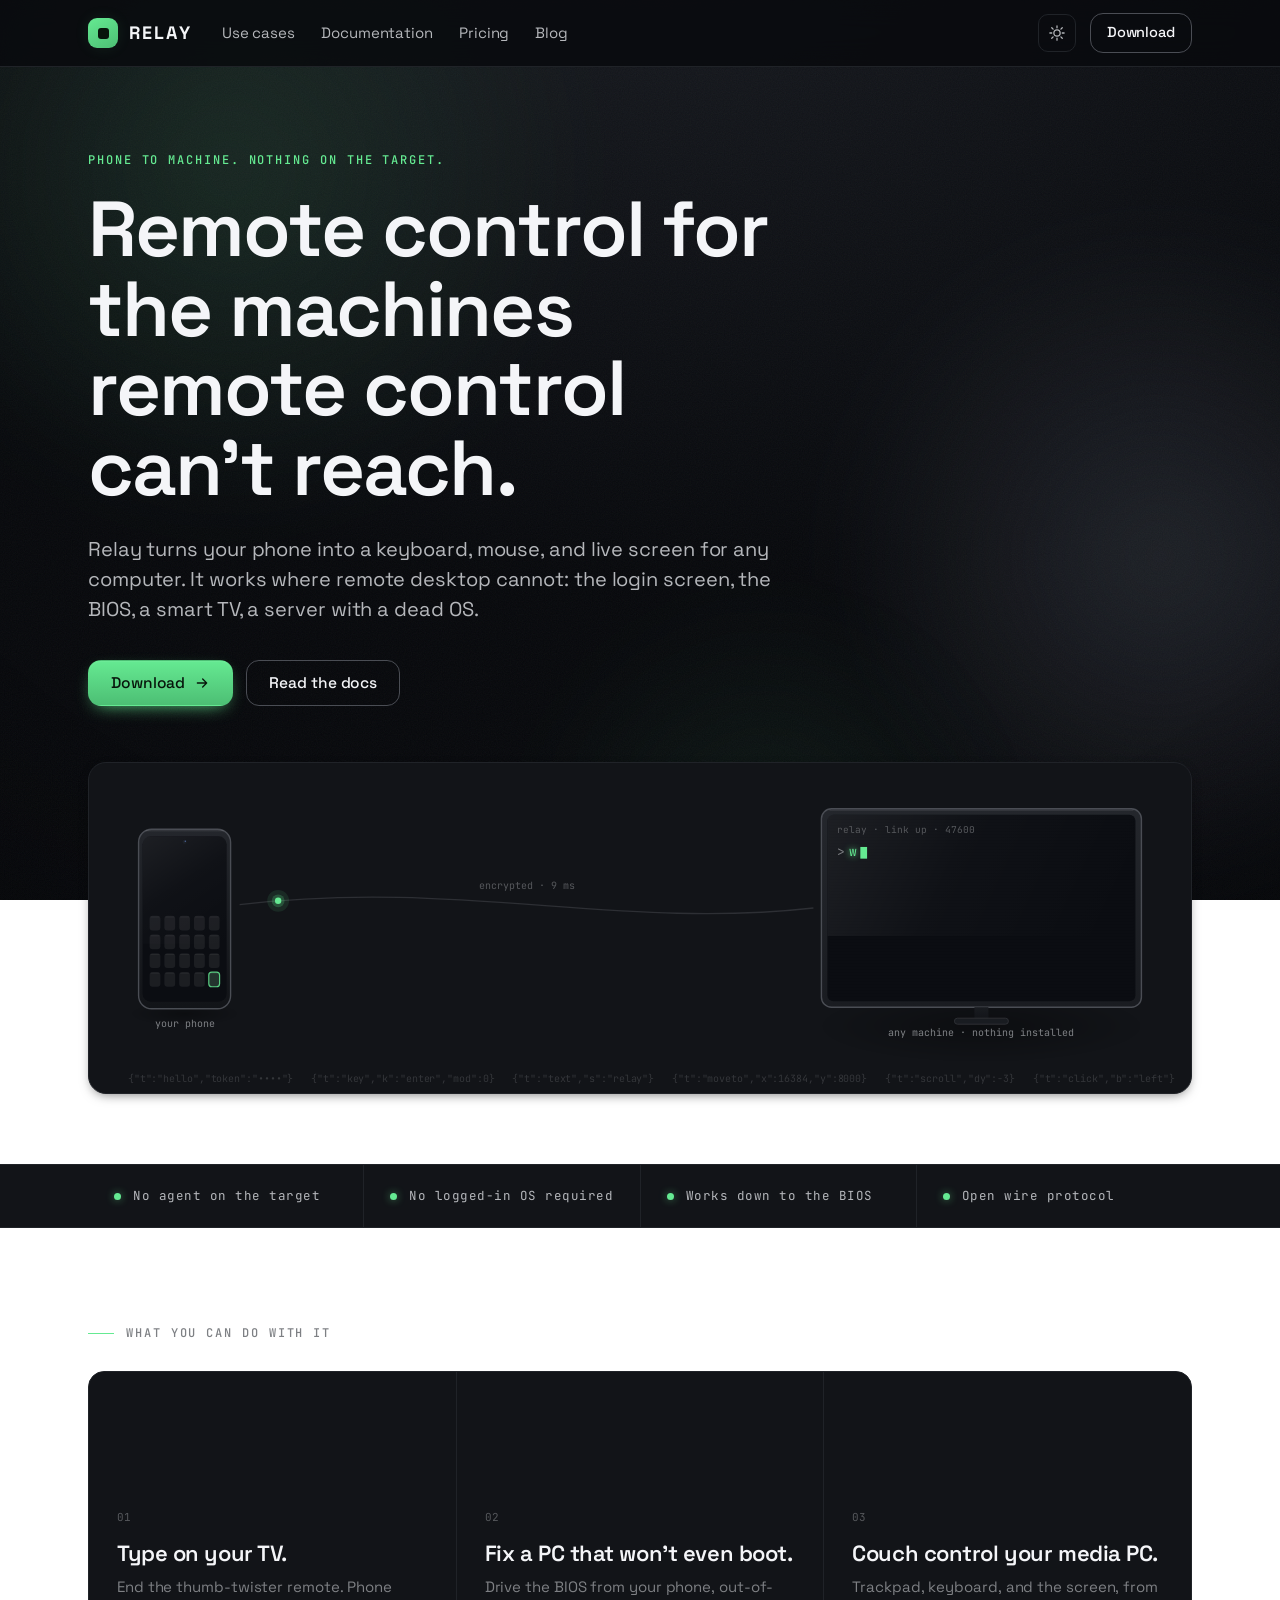
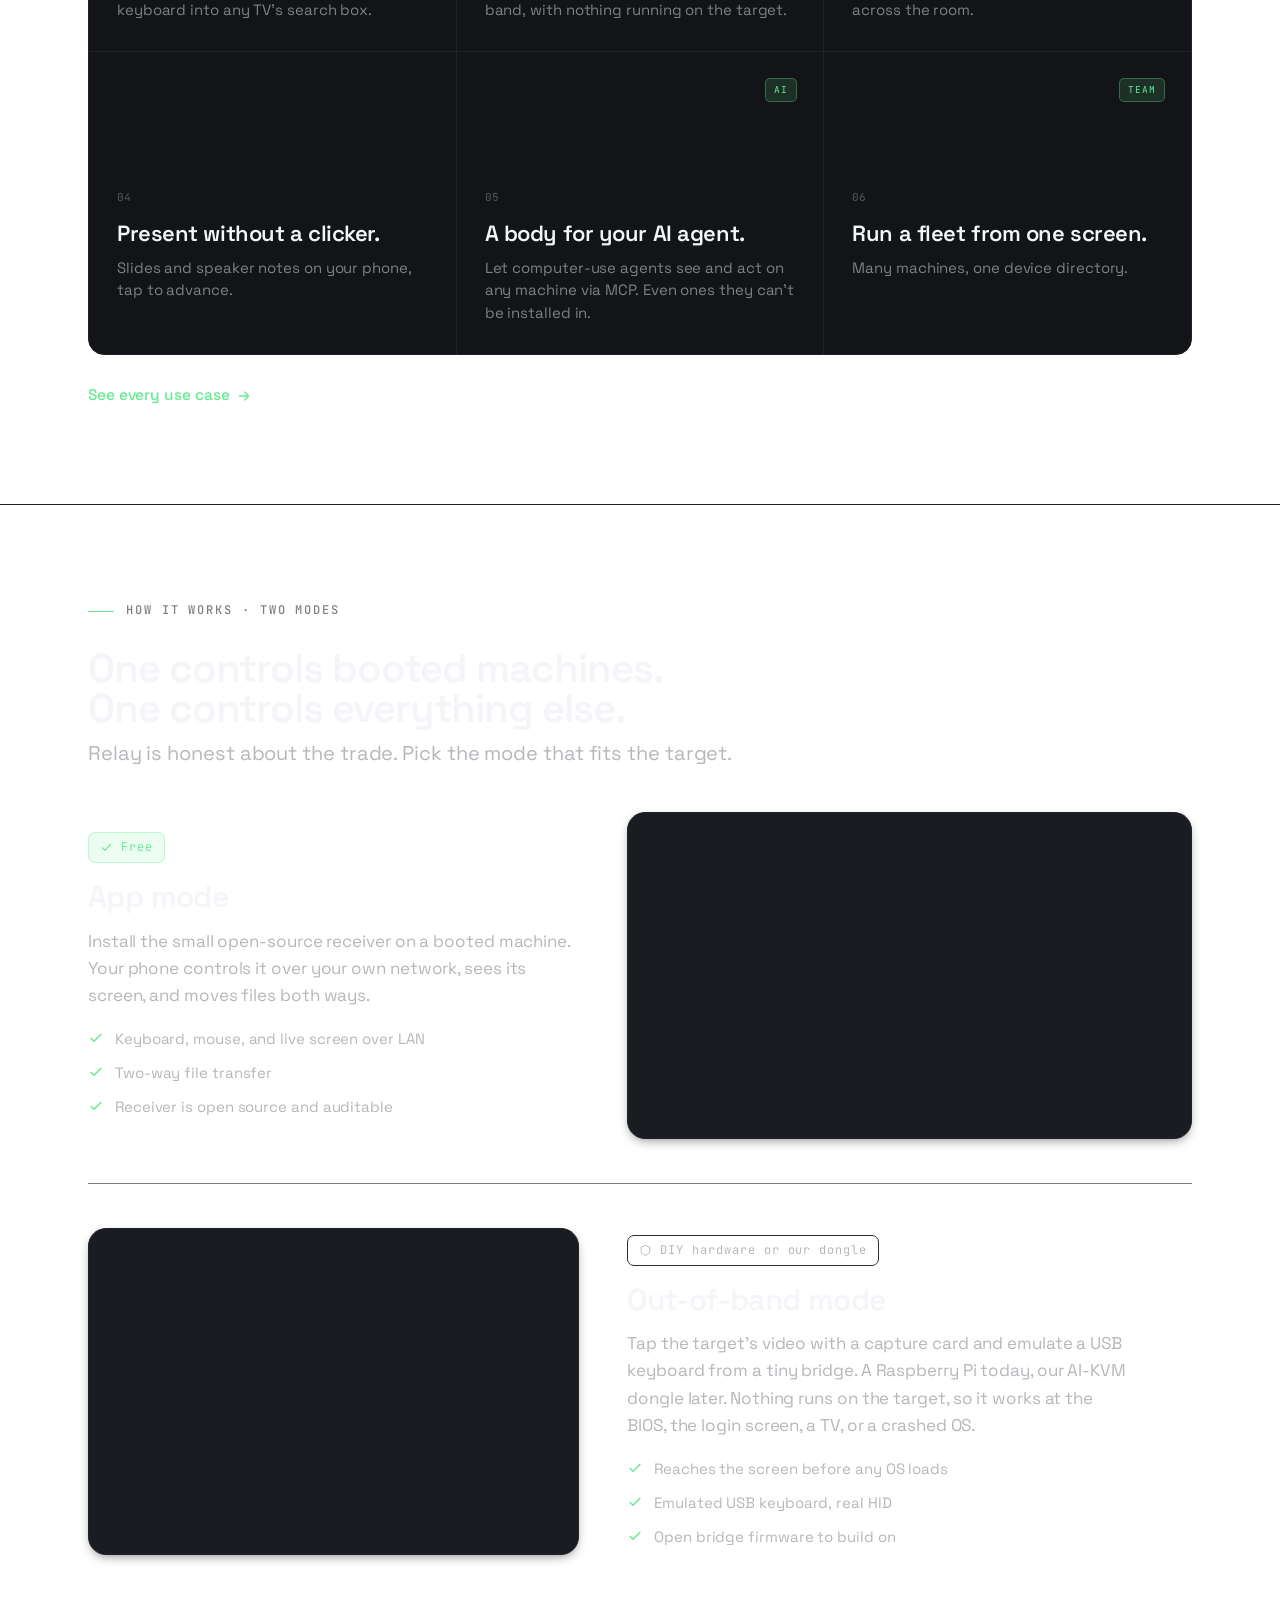
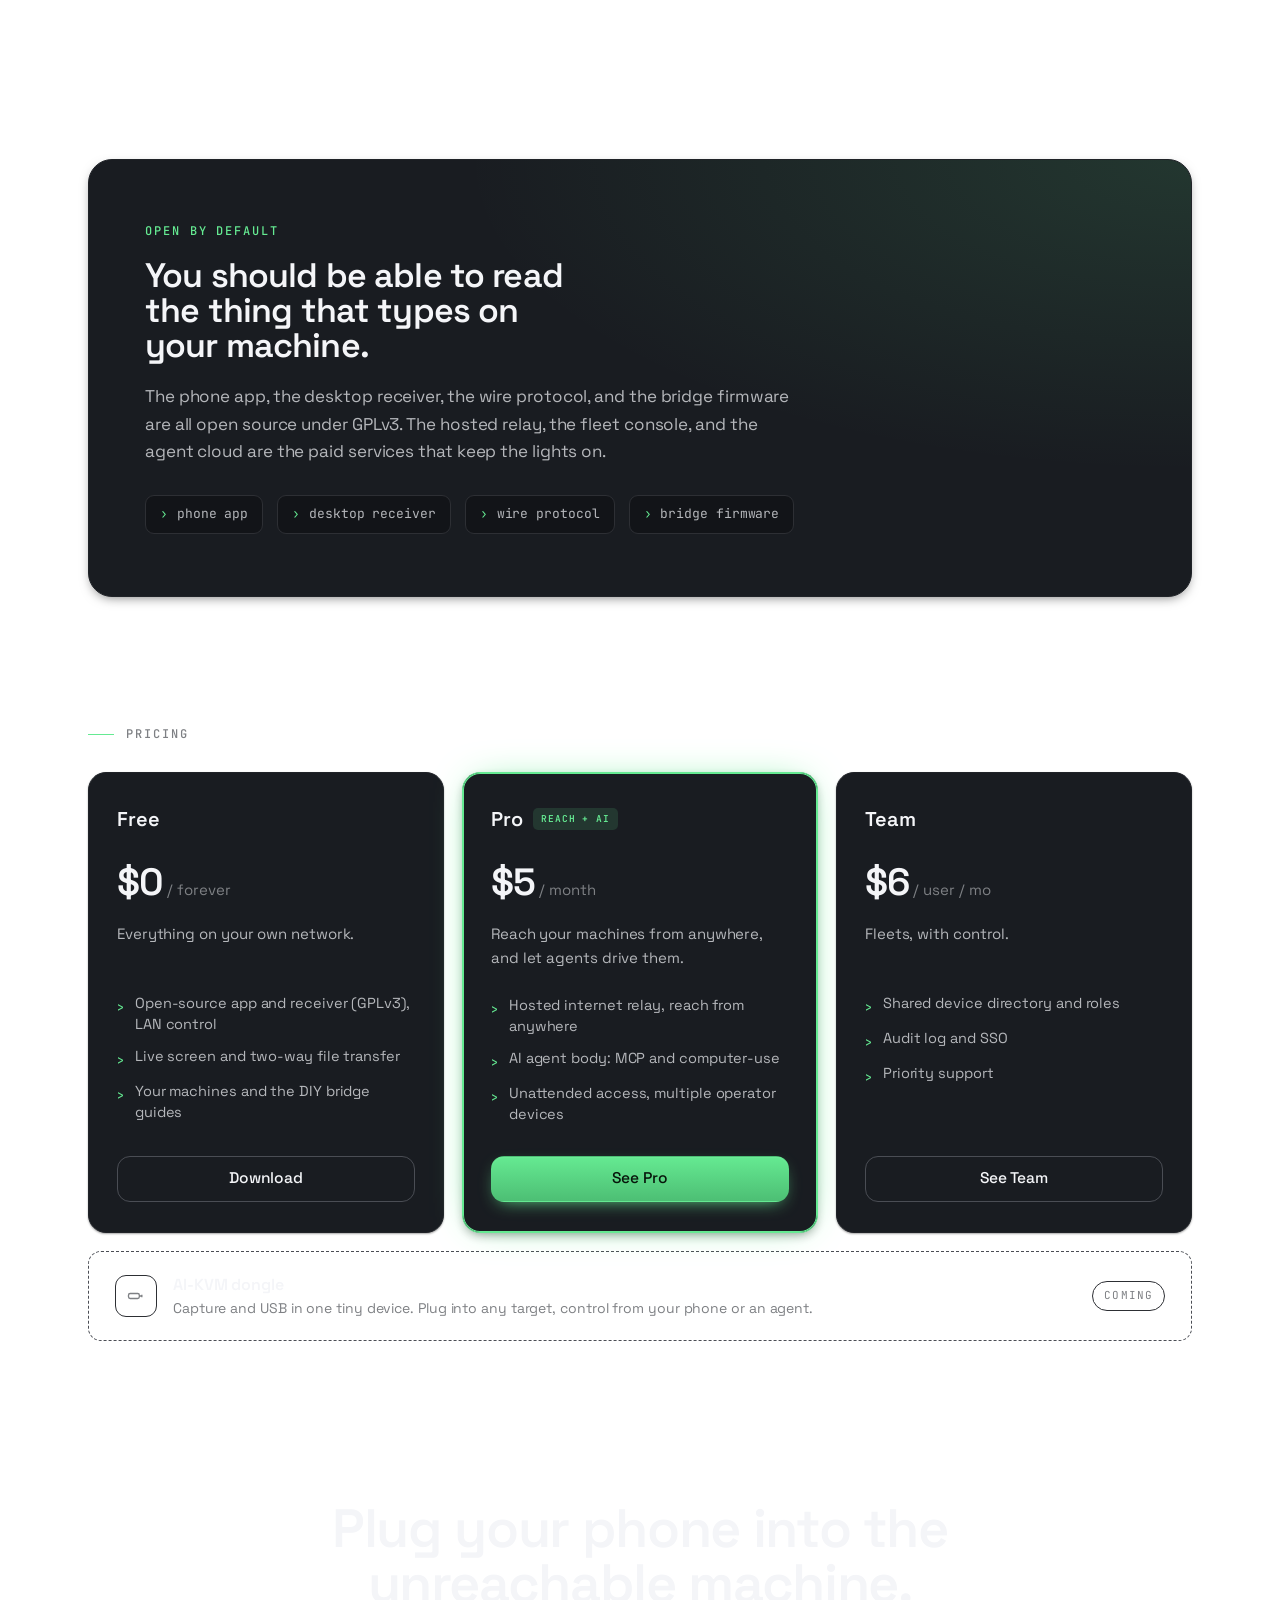
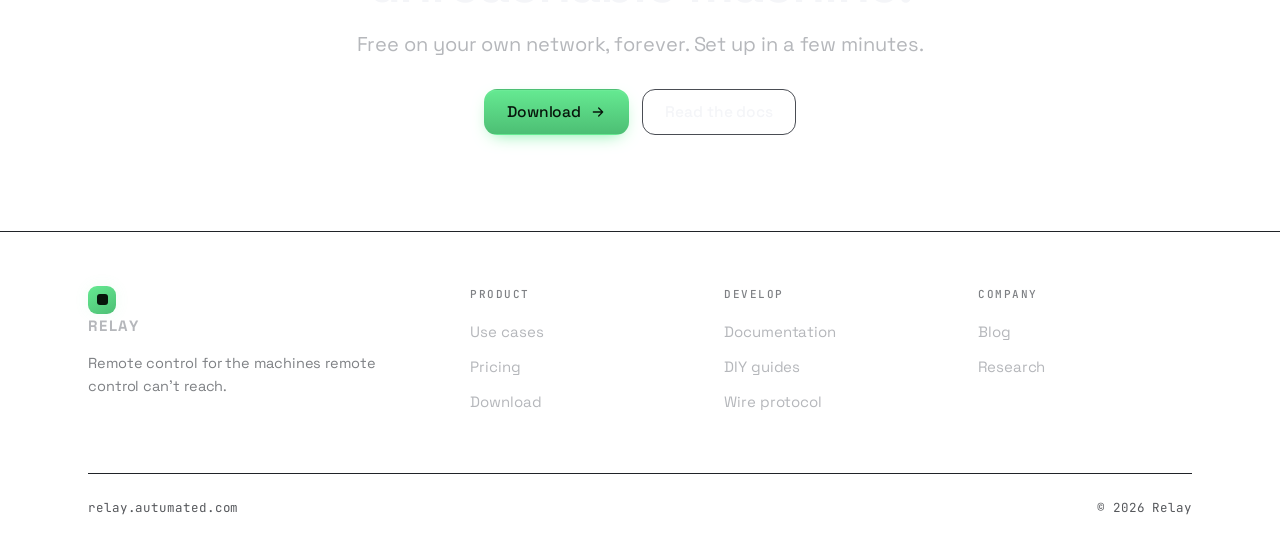
==== commit 70cb310e: "docs: real download section with verified release artifacts Add a Download section at the top of doc" ====
--- a/index.html
+++ b/index.html
@@ -31,7 +31,7 @@
     <div class="nav-spacer"></div>
     <div class="nav-right">
       <button class="theme-btn" data-theme-btn aria-label="Toggle theme"></button>
-      <a href="docs.html" class="btn sm">Download</a>
+      <a href="docs.html#download" class="btn sm">Download</a>
     </div>
     <button class="menu-btn" data-menu-btn aria-label="Menu"><svg width="20" height="20" viewBox="0 0 24 24" fill="none" stroke="currentColor" stroke-width="1.8" stroke-linecap="round"><path d="M3 6h18M3 12h18M3 18h18"/></svg></button>
   </div>
@@ -41,7 +41,7 @@
   <a href="docs.html">Documentation</a>
   <a href="pricing.html">Pricing</a>
   <a href="blog.html">Blog</a>
-  <a href="docs.html" class="btn primary">Download</a>
+  <a href="docs.html#download" class="btn primary">Download</a>
 </div>
 
 <!-- ===================== HERO ===================== -->
@@ -51,7 +51,7 @@
     <h1 class="display" style="margin-top:20px;">Remote control for the machines remote control can't reach.</h1>
     <p class="sub">Relay turns your phone into a keyboard, mouse, and live screen for any computer. It works where remote desktop cannot: the login screen, the BIOS, a smart TV, a server with a dead OS.</p>
     <div class="cta">
-      <a href="docs.html" class="btn primary">Download<svg class="arrow" width="16" height="16" viewBox="0 0 24 24" fill="none" stroke="currentColor" stroke-width="1.9" stroke-linecap="round" stroke-linejoin="round"><path d="M5 12h14M13 6l6 6-6 6"/></svg></a>
+      <a href="docs.html#download" class="btn primary">Download<svg class="arrow" width="16" height="16" viewBox="0 0 24 24" fill="none" stroke="currentColor" stroke-width="1.9" stroke-linecap="round" stroke-linejoin="round"><path d="M5 12h14M13 6l6 6-6 6"/></svg></a>
       <a href="docs.html" class="btn">Read the docs</a>
     </div>
     <div class="hero-live"><canvas class="sig" data-sig="hero" role="img" aria-label="Live figure: a phone typing into a machine over the Relay wire protocol"></canvas></div>
@@ -204,7 +204,7 @@
           <li><span class="ck">›</span>Live screen and two-way file transfer</li>
           <li><span class="ck">›</span>Your machines and the DIY bridge guides</li>
         </ul>
-        <a href="docs.html" class="btn">Download</a>
+        <a href="docs.html#download" class="btn">Download</a>
       </div>
       <div class="tier feature">
         <div class="tname">Pro <span class="badge">Reach + AI</span></div>
@@ -246,7 +246,7 @@
     <h2 class="display">Plug your phone into the unreachable machine.</h2>
     <p class="lead">Free on your own network, forever. Set up in a few minutes.</p>
     <div class="cta">
-      <a href="docs.html" class="btn primary">Download<svg class="arrow" width="16" height="16" viewBox="0 0 24 24" fill="none" stroke="currentColor" stroke-width="1.9" stroke-linecap="round" stroke-linejoin="round"><path d="M5 12h14M13 6l6 6-6 6"/></svg></a>
+      <a href="docs.html#download" class="btn primary">Download<svg class="arrow" width="16" height="16" viewBox="0 0 24 24" fill="none" stroke="currentColor" stroke-width="1.9" stroke-linecap="round" stroke-linejoin="round"><path d="M5 12h14M13 6l6 6-6 6"/></svg></a>
       <a href="docs.html" class="btn">Read the docs</a>
     </div>
   </div>
@@ -267,7 +267,7 @@
         <h5>Product</h5>
         <a href="use-cases.html">Use cases</a>
         <a href="pricing.html">Pricing</a>
-        <a href="docs.html">Download</a>
+        <a href="docs.html#download">Download</a>
       </div>
       <div>
         <h5>Develop</h5>
--- a/styles.css
+++ b/styles.css
@@ -94,10 +94,10 @@
 .amb-vignette{ position:absolute; inset:0;
   background:radial-gradient(120% 120% at 50% 35%, transparent 52%, oklch(0.10 0.006 265 / 0.55) 100%); }
 
-[data-theme="light"] .amb-blob.b1{ background:radial-gradient(circle at 50% 50%, oklch(0.60 0.16 var(--hue) / 0.07), transparent 66%); }
-[data-theme="light"] .amb-blob.b2{ background:radial-gradient(circle at 50% 50%, oklch(0.55 0.02 265 / 0.07), transparent 70%); }
-[data-theme="light"] .amb-blob.b3{ background:radial-gradient(circle at 50% 50%, oklch(0.60 0.16 var(--hue) / 0.05), transparent 64%); }
-[data-theme="light"] .amb-grain{ opacity:.035; mix-blend-mode:multiply; }
+[data-theme="light"] .amb-blob.b1{ background:radial-gradient(circle at 50% 50%, oklch(0.60 0.16 var(--hue) / 0.11), transparent 66%); }
+[data-theme="light"] .amb-blob.b2{ background:radial-gradient(circle at 50% 50%, oklch(0.55 0.02 265 / 0.09), transparent 70%); }
+[data-theme="light"] .amb-blob.b3{ background:radial-gradient(circle at 50% 50%, oklch(0.60 0.16 var(--hue) / 0.08), transparent 64%); }
+[data-theme="light"] .amb-grain{ opacity:.06; mix-blend-mode:multiply; }
 [data-theme="light"] .amb-vignette{ background:radial-gradient(120% 120% at 50% 35%, transparent 60%, oklch(0.55 0.01 265 / 0.10) 100%); }
 
 @media (prefers-reduced-motion: no-preference){
@@ -223,6 +223,22 @@
 .band .os-list{ display:flex; gap:14px; flex-wrap:wrap; margin-top:30px; position:relative; }
 .os-chip{ font-family:var(--font-mono); font-size:13px; padding:8px 14px; border-radius:9px; border:1px solid var(--border); background:var(--e1); display:flex; align-items:center; gap:9px; color:var(--text-2); }
 .os-chip .gd{ color:var(--accent); }
+
+/* ---- download cards (docs) ---- */
+.dl-grid{ display:grid; grid-template-columns:repeat(2,1fr); gap:14px; margin:22px 0 8px; }
+.dl-card{ border:1px solid var(--border-soft); border-radius:var(--r-lg); background:var(--e1); padding:22px 22px 24px; display:flex; flex-direction:column; gap:10px; }
+.dl-card.is-soon{ background:transparent; }
+.dl-os{ display:flex; align-items:center; gap:10px; font-family:var(--font-display); font-weight:600; font-size:16px; color:var(--text); }
+.dl-os svg{ color:var(--accent); }
+.dl-card.is-soon .dl-os svg{ color:var(--text-3); }
+.dl-meta{ font-size:11.5px; letter-spacing:.04em; color:var(--text-3); }
+.dl-card p{ font-size:14px; color:var(--text-2); line-height:1.5; margin:0; flex:1; }
+.dl-card .btn{ align-self:flex-start; margin-top:4px; }
+.dl-soon{ align-self:flex-start; margin-top:4px; font-size:11px; letter-spacing:.1em; text-transform:uppercase; color:var(--text-3); border:1px solid var(--border); padding:6px 13px; border-radius:20px; }
+.dl-sub{ font-size:12px; color:var(--text-3); text-decoration:underline; text-underline-offset:3px; }
+.dl-sub:hover{ color:var(--accent); }
+.dl-all{ margin-top:14px; }
+@media (max-width:640px){ .dl-grid{ grid-template-columns:1fr; } }
 
 /* ---- pricing ---- */
 .tiers{ display:grid; grid-template-columns:repeat(3,1fr); gap:18px; }
@@ -352,3 +368,13 @@
 .sig-mode{ height:clamp(225px,28vw,265px); }
 .uc-vig{ height:96px; }
 @media (max-width:700px){ .uc-vig{ height:88px; } .hero-live .sig{ height:230px; } }
+
+/* screens are dark glass: the instrument panels keep the dark deck in light mode */
+[data-theme="light"] .hero-live,
+[data-theme="light"] .mode-art{
+  background:oklch(0.165 0.008 265);
+  border-color:oklch(0.28 0.010 265);
+}
+@media (max-width:700px){
+  .mode-art{ padding:16px; }
+}
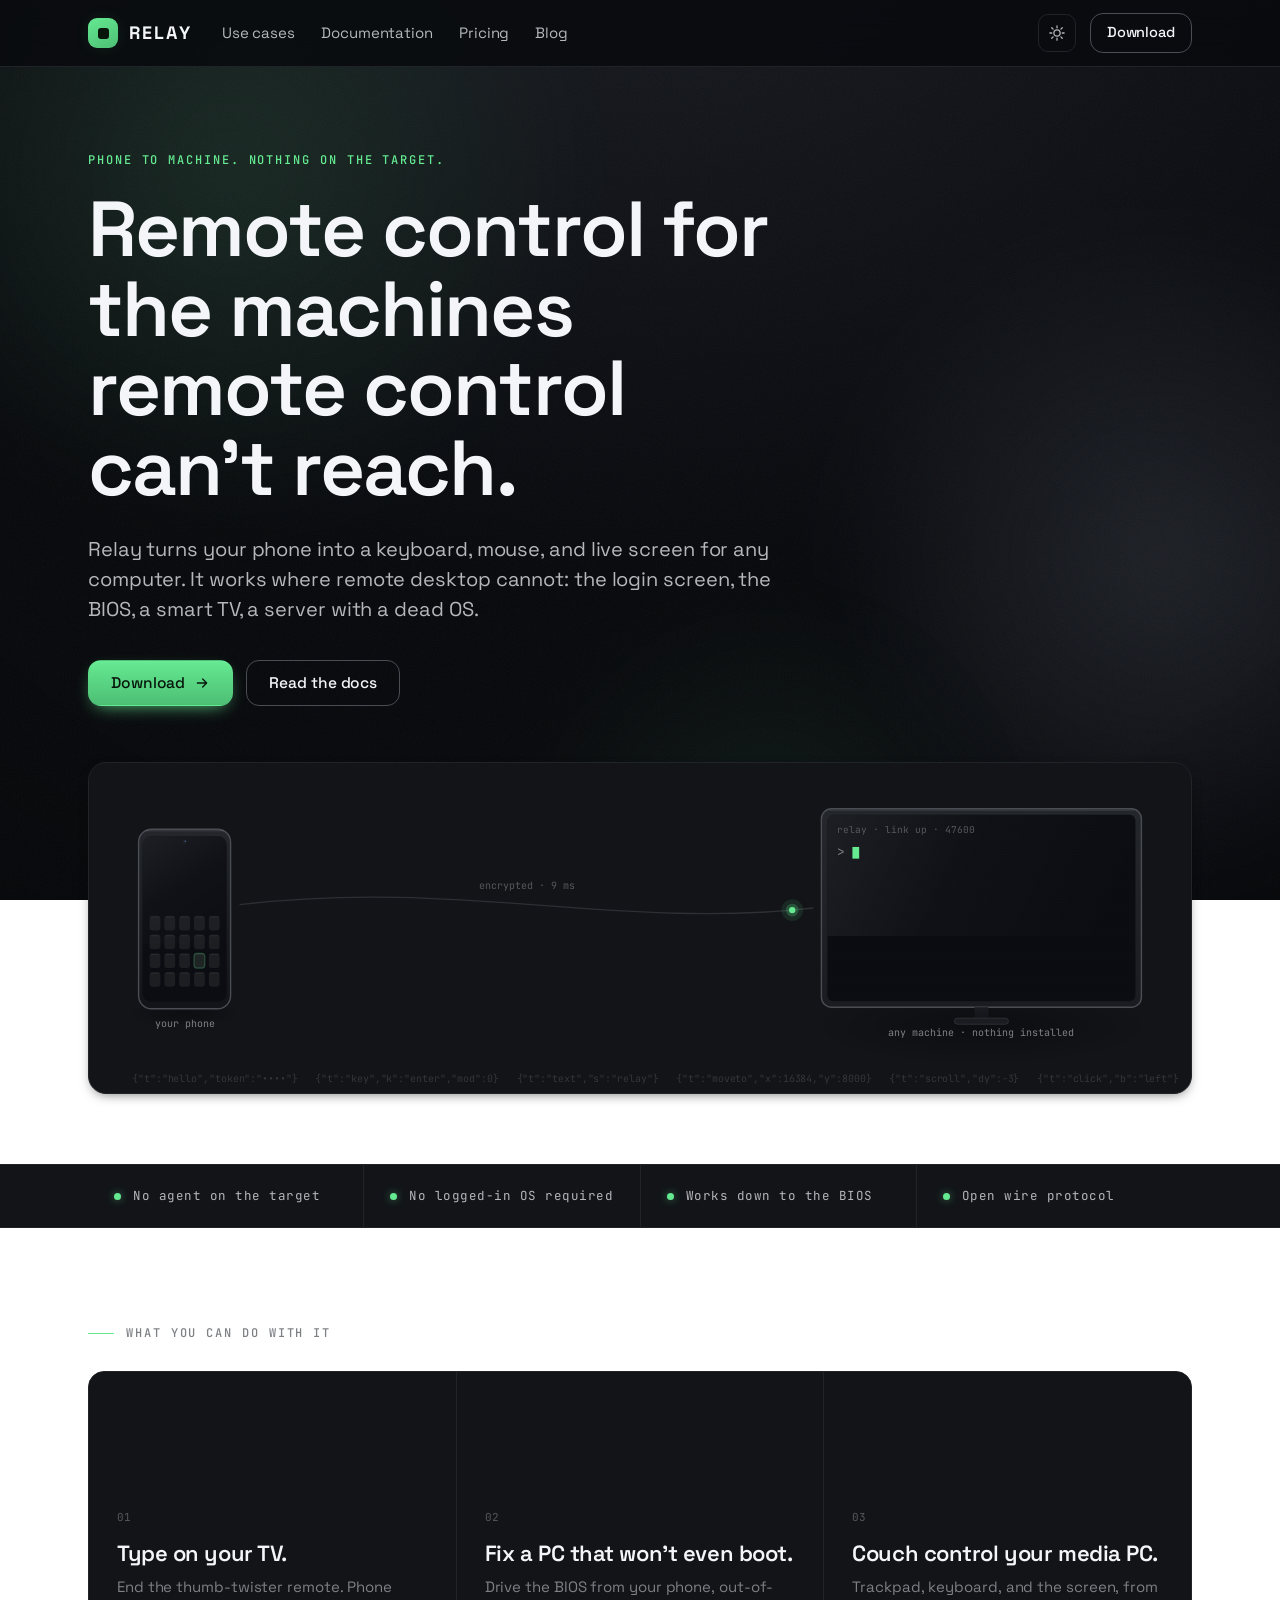
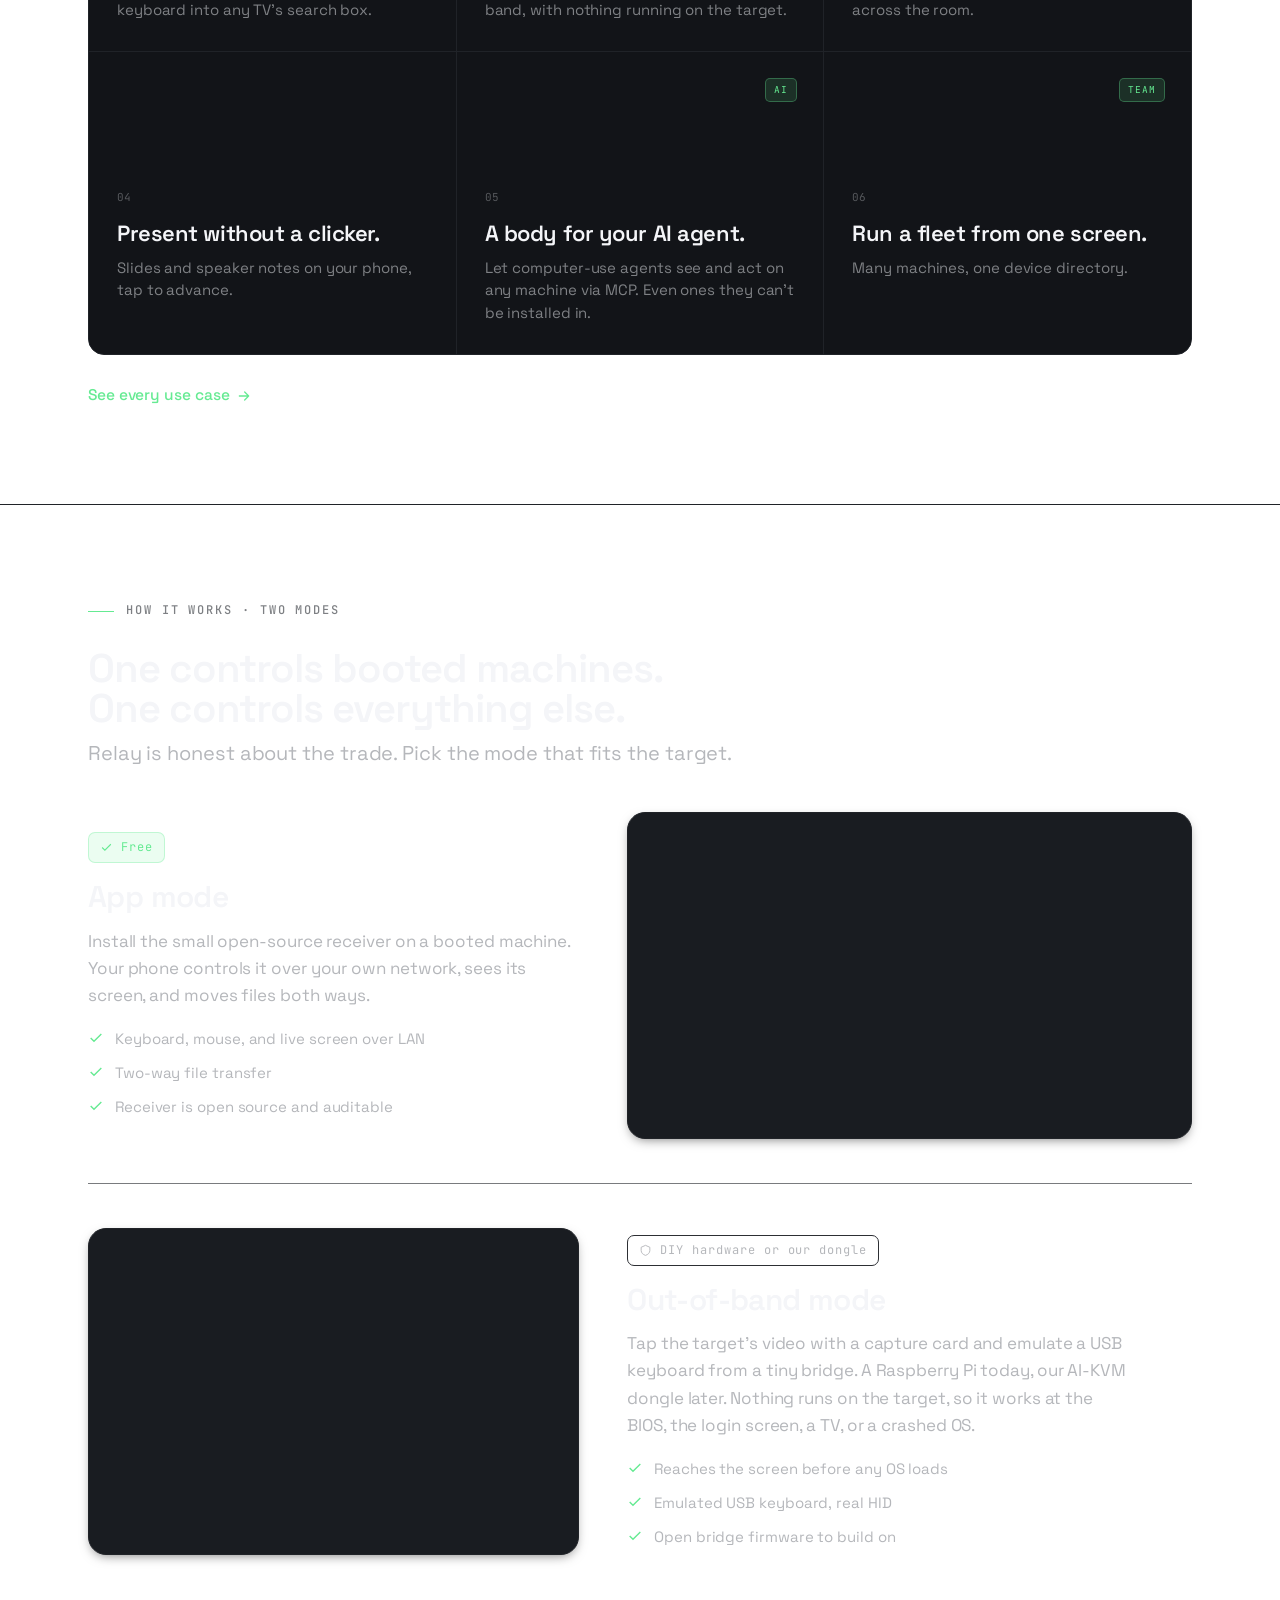
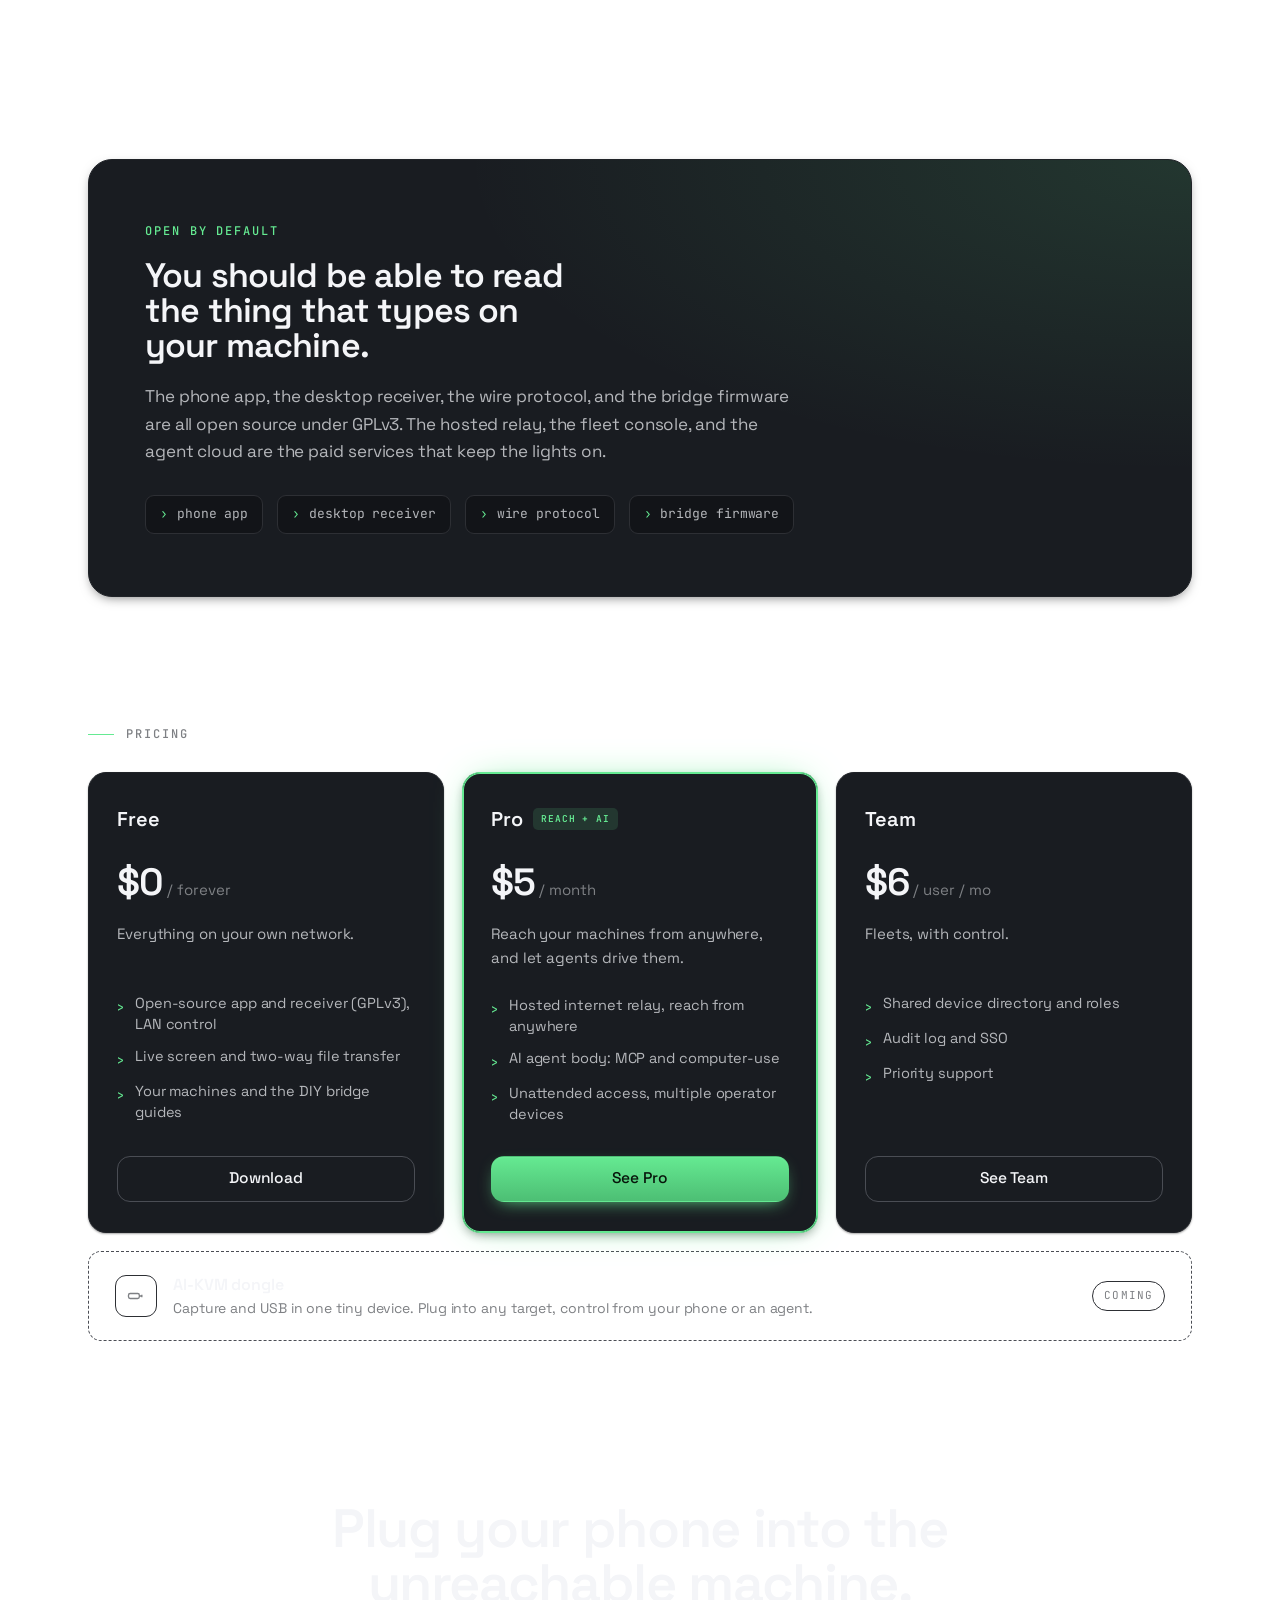
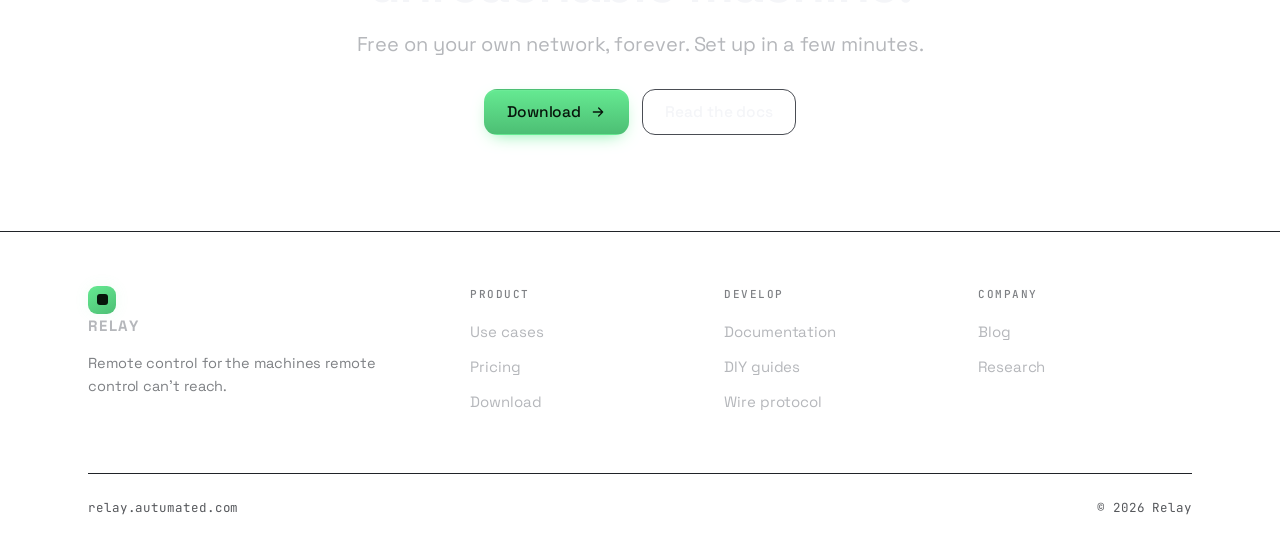
==== commit 37562967: "meta: social cards (og.png + og/twitter tags on all pages) Generate a 1200x630 og.png on the site da" ====
--- a/index.html
+++ b/index.html
@@ -5,6 +5,13 @@
 <meta name="viewport" content="width=device-width, initial-scale=1.0" />
 <title>Relay · Remote control for the machines remote control can't reach</title>
 <meta name="description" content="Relay turns your phone into a keyboard, mouse, and live screen for any computer, with nothing installed on the machine you're controlling. Works down to the BIOS." />
+<meta property="og:title" content="Relay · Remote control for the machines remote control can't reach" />
+<meta property="og:description" content="Your phone becomes a keyboard, mouse, and live screen for any machine, with nothing installed on the target. Works down to the BIOS." />
+<meta property="og:type" content="website" />
+<meta property="og:url" content="https://relay.autumated.com/index.html" />
+<meta property="og:image" content="https://relay.autumated.com/og.png" />
+<meta name="twitter:card" content="summary_large_image" />
+<meta name="twitter:image" content="https://relay.autumated.com/og.png" />
 <link rel="preconnect" href="https://fonts.googleapis.com" />
 <link rel="preconnect" href="https://fonts.gstatic.com" crossorigin />
 <link href="https://fonts.googleapis.com/css2?family=Space+Grotesk:wght@400;500;600;700&family=JetBrains+Mono:wght@400;500;600&display=swap" rel="stylesheet" />
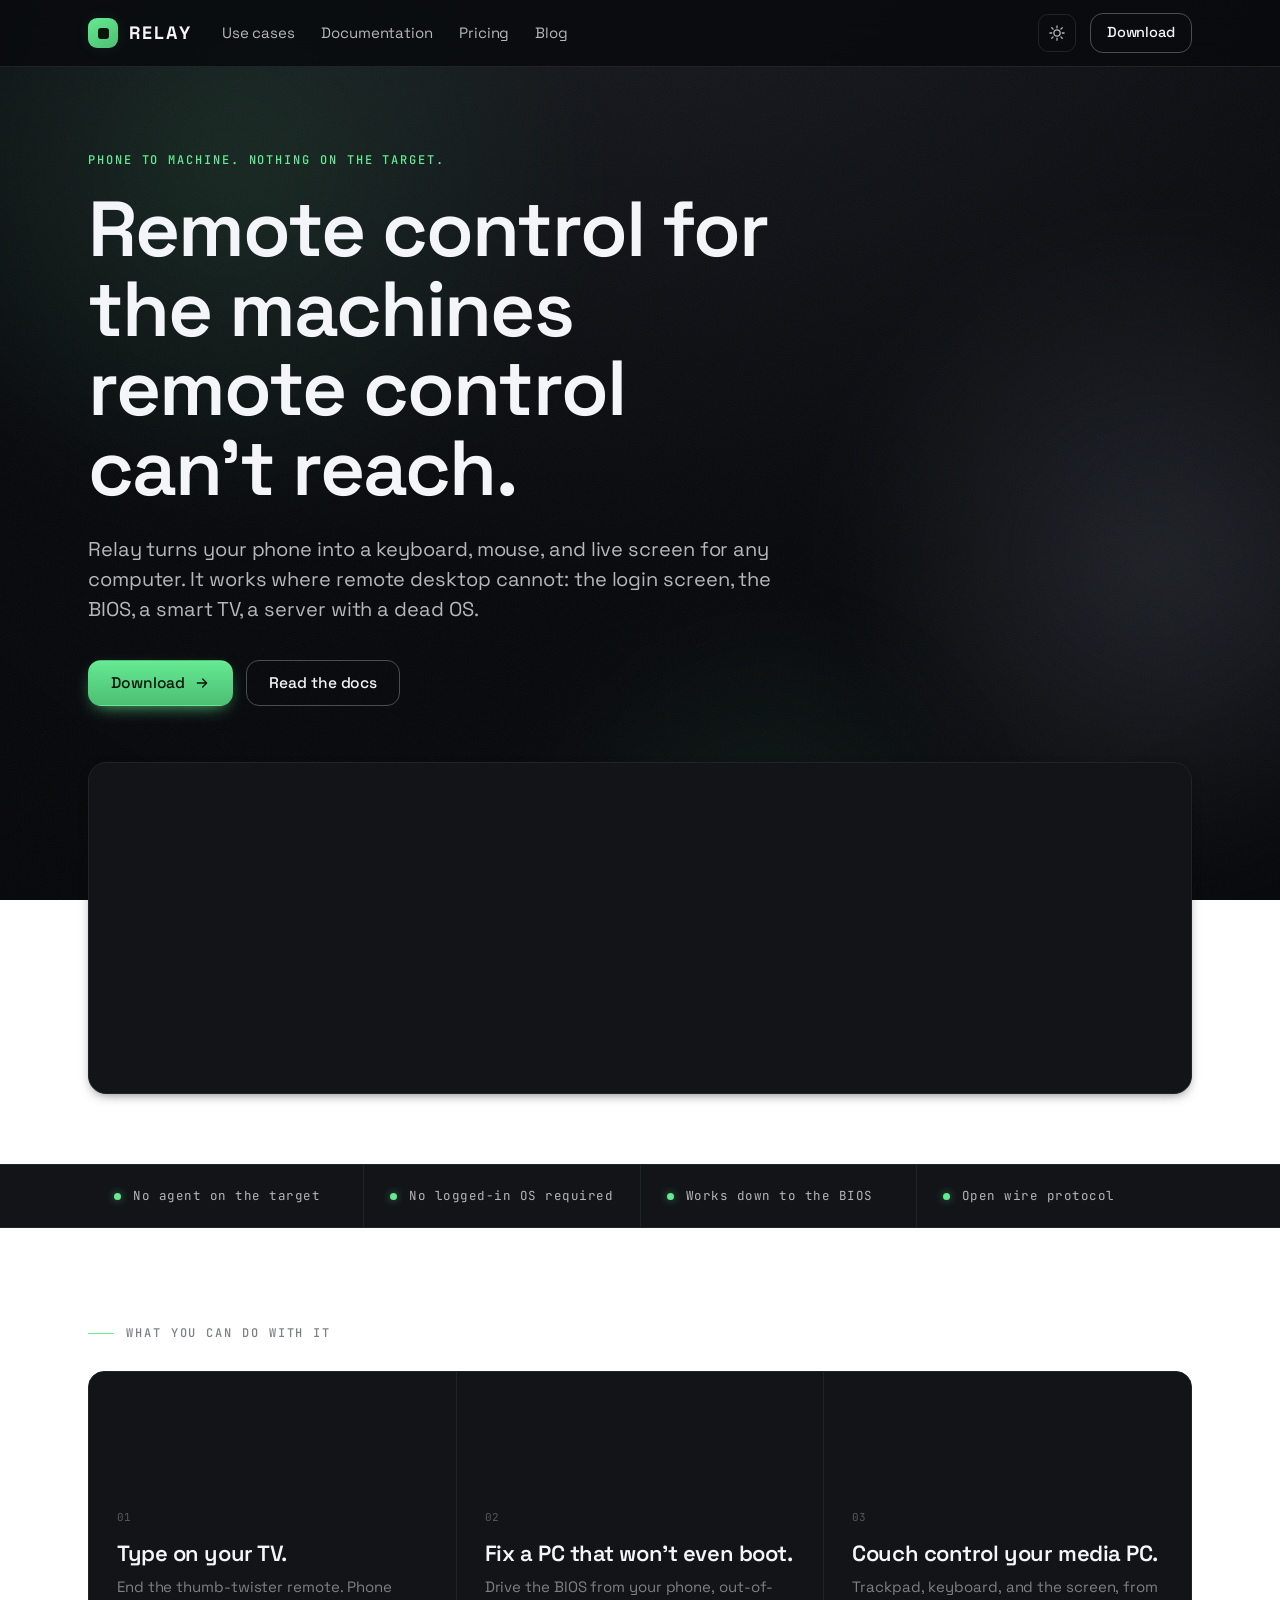
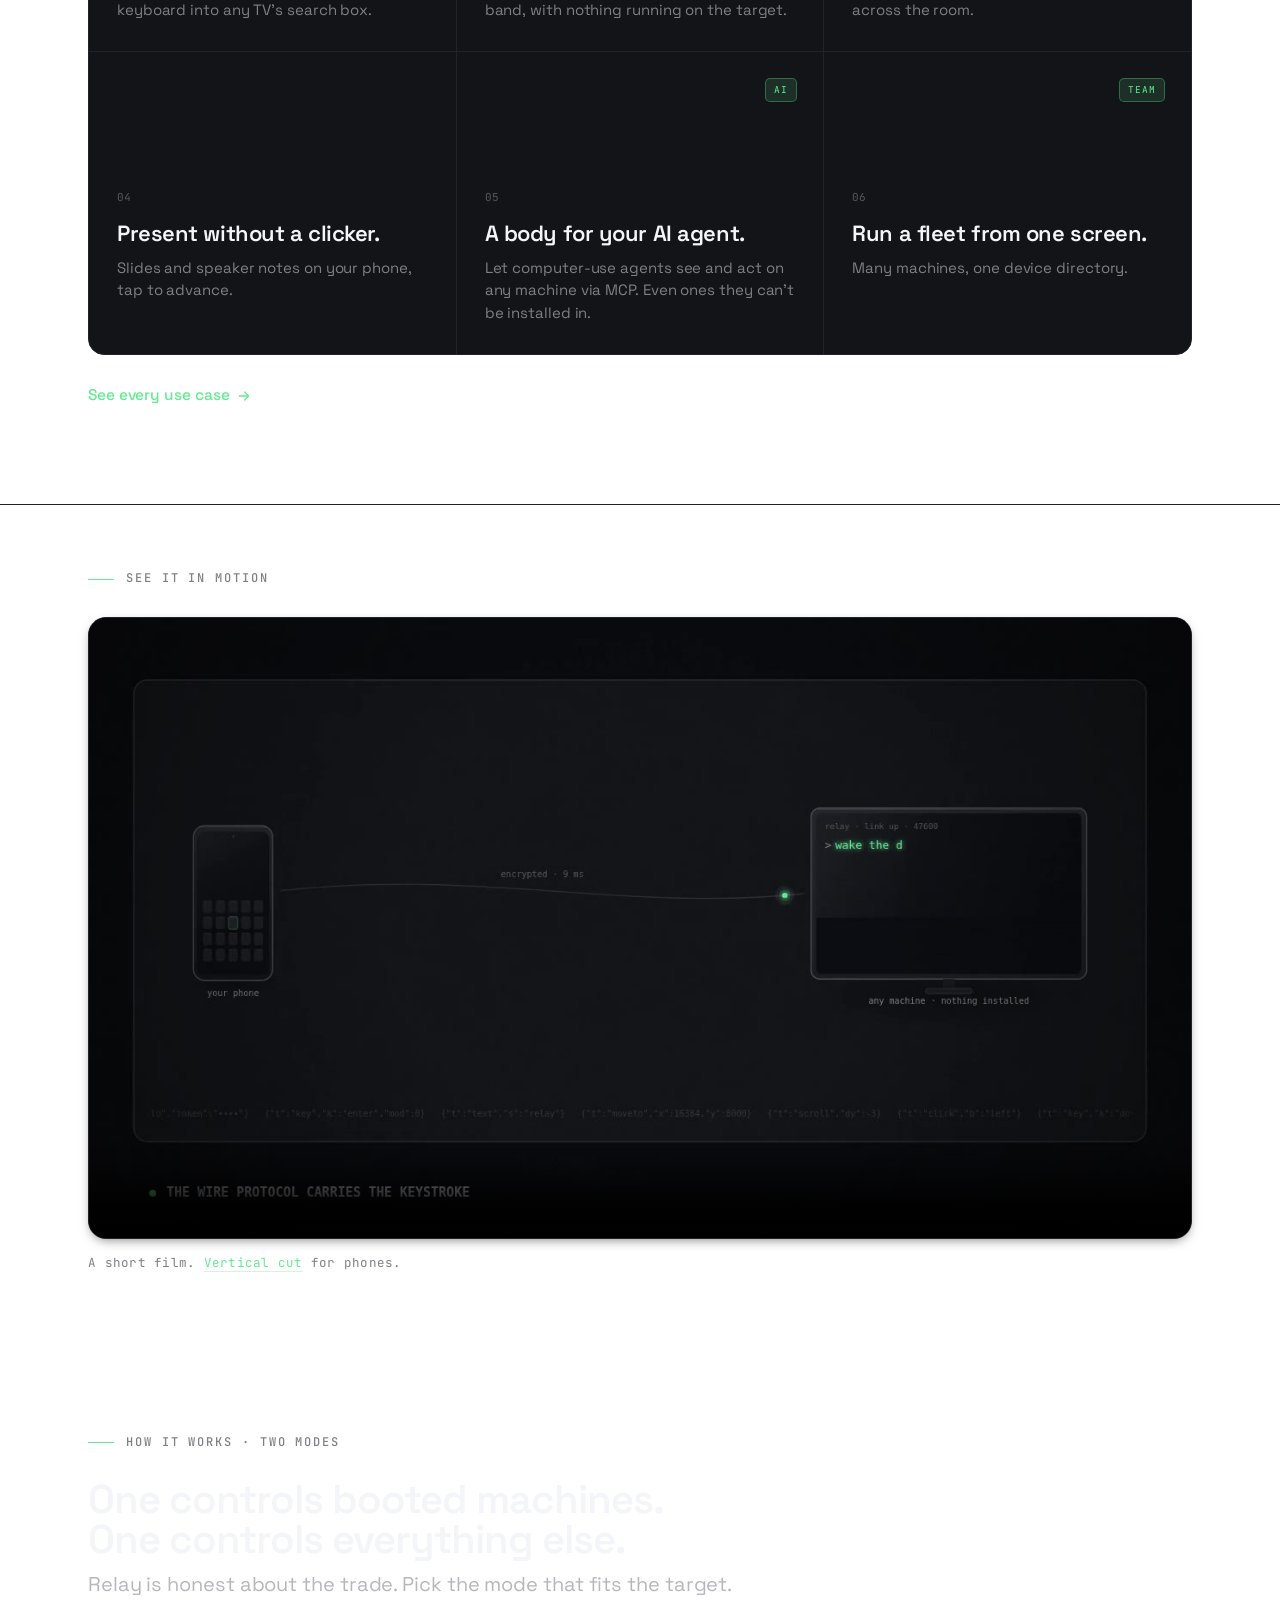
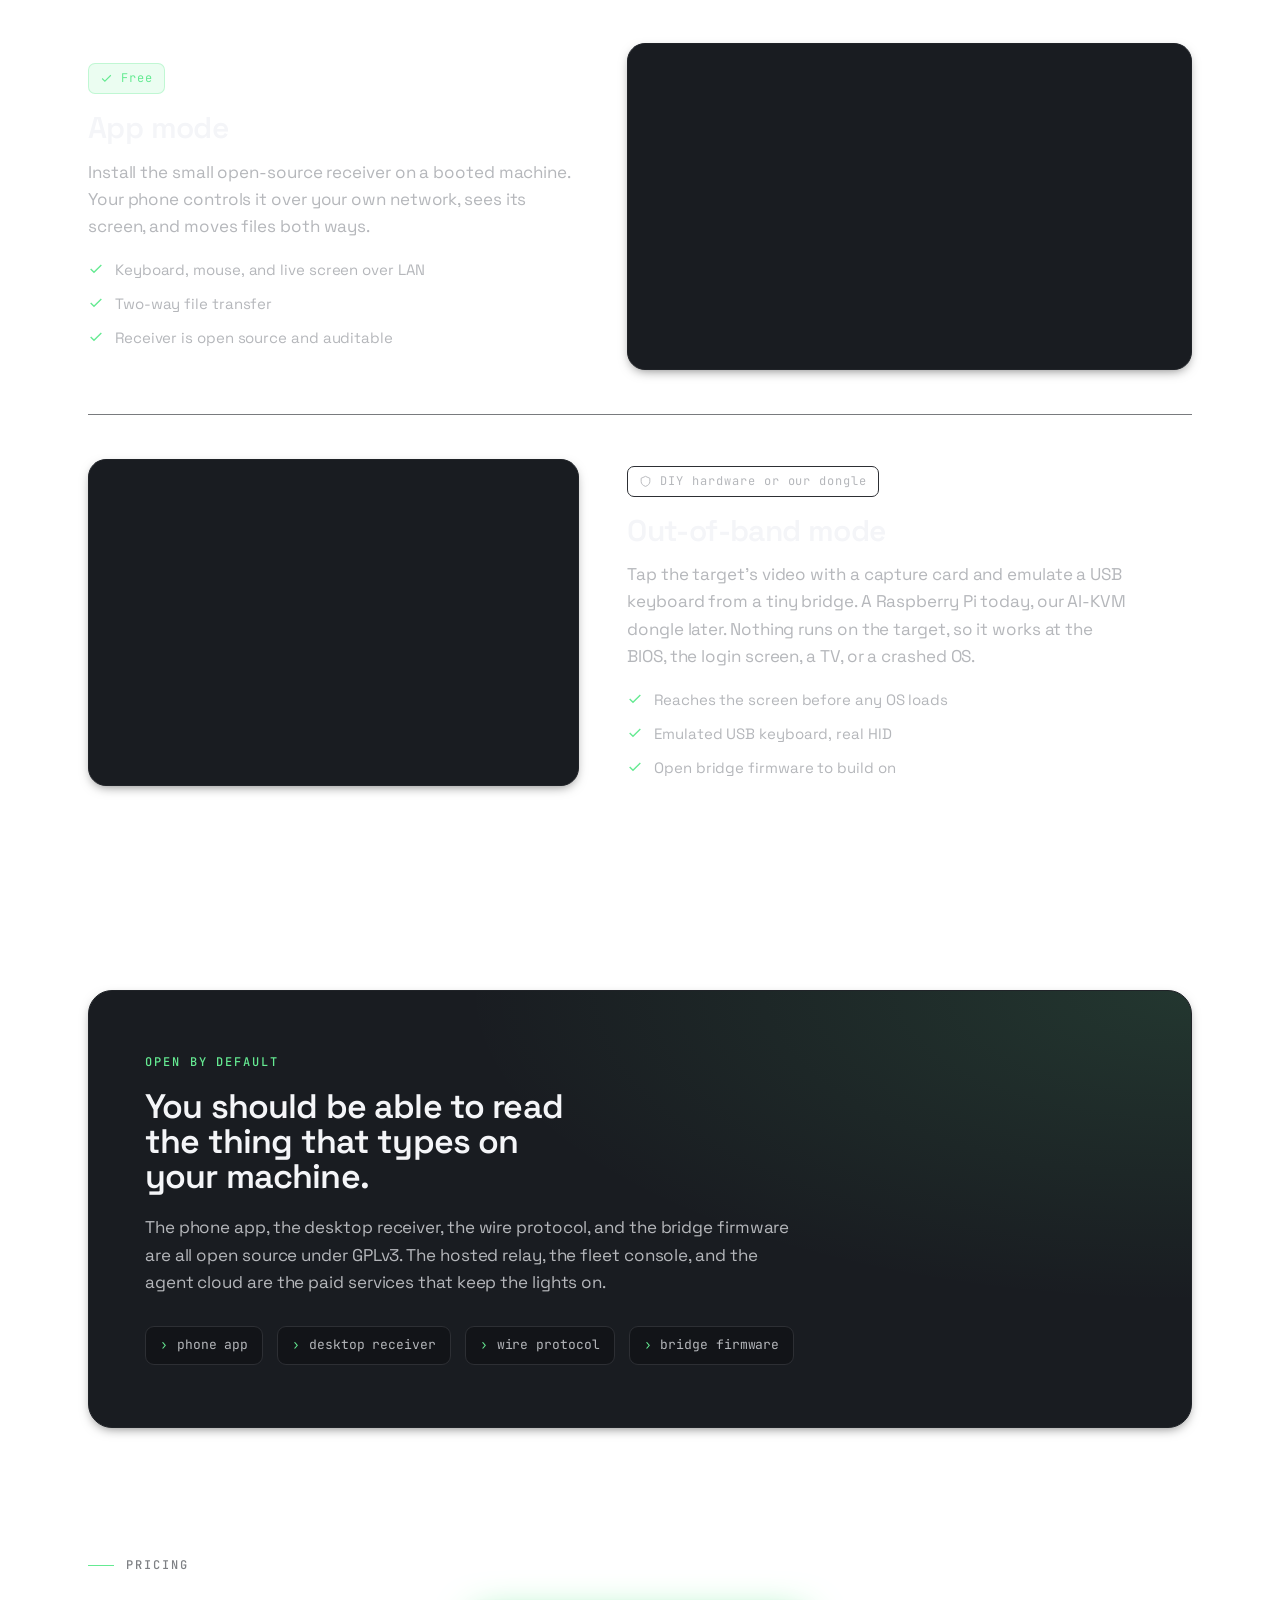
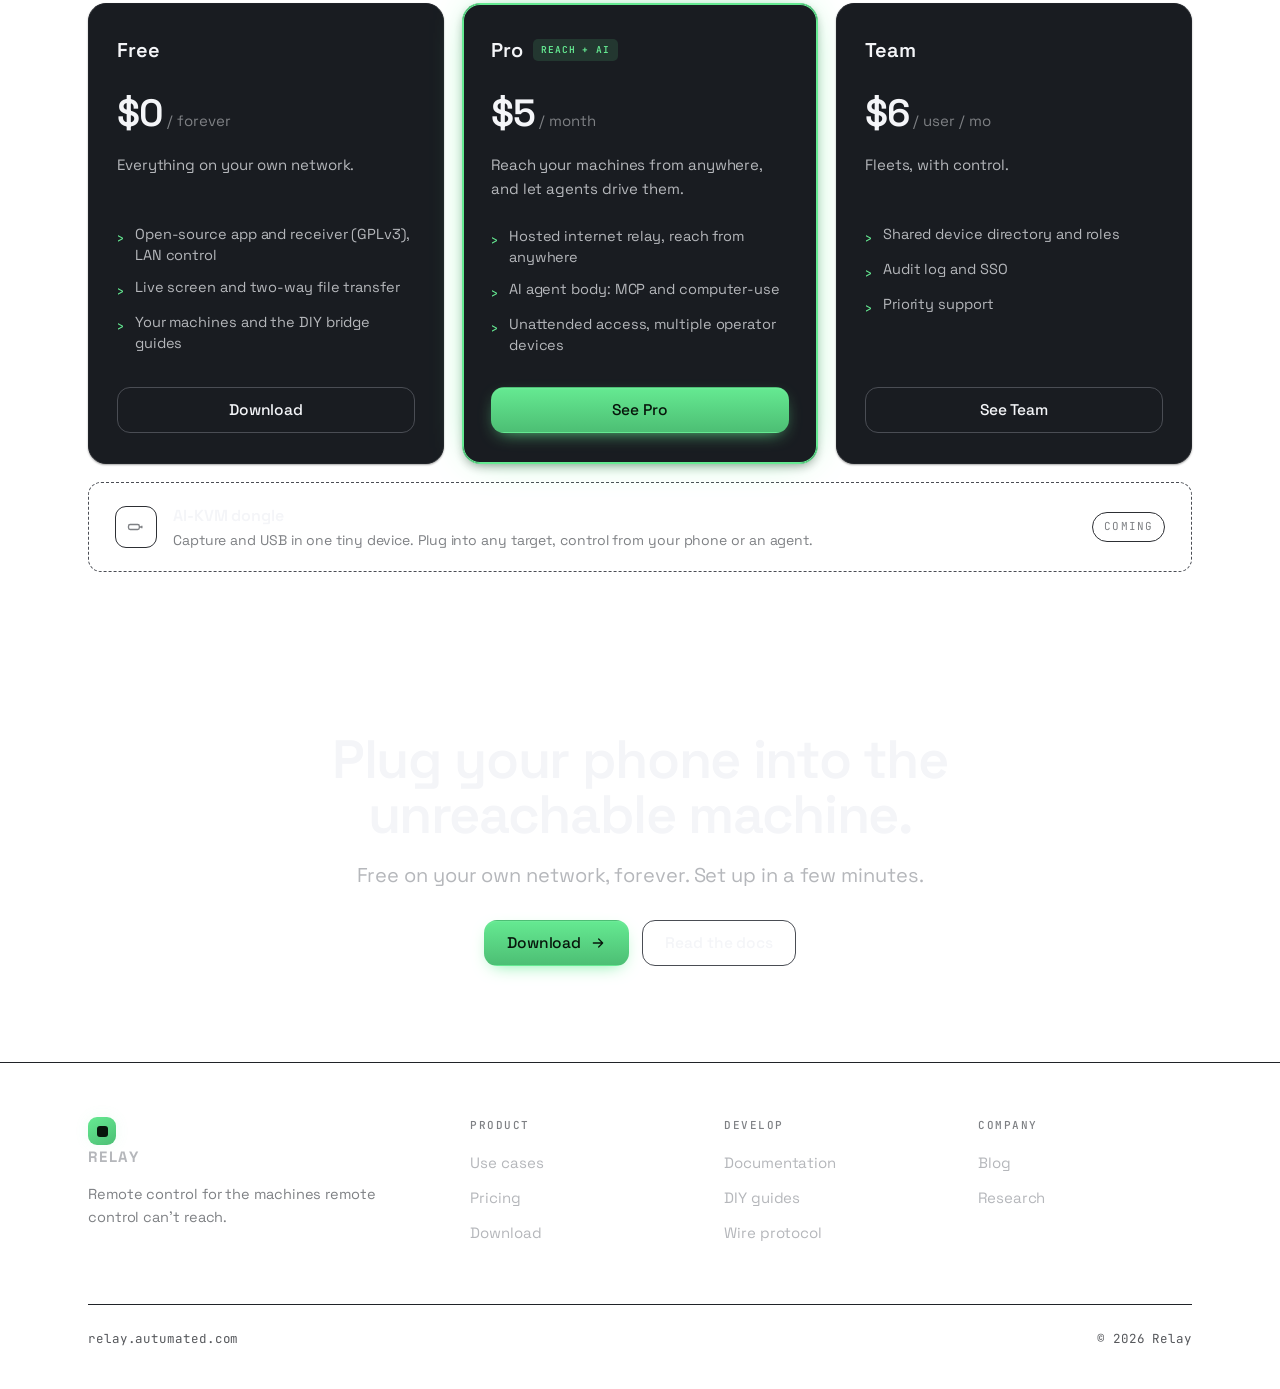
==== commit 49309774: "Homepage: embed the film (poster + click-to-play, not autoplay) + og:video" ====
--- a/index.html
+++ b/index.html
@@ -10,6 +10,10 @@
 <meta property="og:type" content="website" />
 <meta property="og:url" content="https://relay.autumated.com/index.html" />
 <meta property="og:image" content="https://relay.autumated.com/og.png" />
+<meta property="og:video" content="https://relay.autumated.com/film/out-of-band.mp4" />
+<meta property="og:video:type" content="video/mp4" />
+<meta property="og:video:width" content="1280" />
+<meta property="og:video:height" content="720" />
 <meta name="twitter:card" content="summary_large_image" />
 <meta name="twitter:image" content="https://relay.autumated.com/og.png" />
 <link rel="preconnect" href="https://fonts.googleapis.com" />
@@ -135,6 +139,18 @@
 
 <hr class="rule" />
 
+<!-- ===================== FILM ===================== -->
+<section class="section-pad-sm">
+  <div class="wrap">
+    <div class="section-label"><span class="bar"></span><span class="kicker">See it in motion</span></div>
+    <div class="film">
+      <video class="film-v" controls preload="none" playsinline
+             poster="film/out-of-band-poster.jpg" src="film/out-of-band.mp4"></video>
+    </div>
+    <p class="film-cap">A short film. <a href="film/out-of-band-vertical.mp4">Vertical cut</a> for phones.</p>
+  </div>
+</section>
+
 <!-- ===================== HOW IT WORKS ===================== -->
 <section class="section-pad">
   <div class="wrap">
--- a/styles.css
+++ b/styles.css
@@ -239,6 +239,20 @@
 .dl-sub:hover{ color:var(--accent); }
 .dl-all{ margin-top:14px; }
 @media (max-width:640px){ .dl-grid{ grid-template-columns:1fr; } }
+
+/* ---- email capture (pricing) ---- */
+.cap-wrap .cap{ display:none; }
+.cap-wrap.is-open > [data-capture]{ display:none; }
+.cap-wrap.is-open .cap{ display:flex; gap:8px; align-items:center; }
+.cap-email{ flex:1; min-width:0; height:46px; padding:0 14px; font-family:var(--font-ui); font-size:15px;
+  color:var(--text); background:var(--e1); border:1px solid var(--border); border-radius:var(--r-md); transition:.15s; }
+.cap-email::placeholder{ color:var(--text-4); }
+.cap-email:focus{ outline:none; border-color:var(--accent); background:var(--e2); }
+.cap .btn{ flex:0 0 auto; }
+.cap-thanks{ display:flex; align-items:center; gap:9px; margin-bottom:18px; padding:12px 16px;
+  border:1px solid var(--accent-line, var(--border)); background:var(--accent-ghost); border-radius:var(--r-md);
+  font-size:14.5px; color:var(--text); }
+.cap-thanks .ck{ color:var(--accent); font-weight:600; }
 
 /* ---- pricing ---- */
 .tiers{ display:grid; grid-template-columns:repeat(3,1fr); gap:18px; }
@@ -327,6 +341,8 @@
 .scenario h2{ font-size:32px; margin-bottom:14px; }
 .scenario p{ color:var(--text-2); max-width:46ch; margin-bottom:10px; }
 .sc-art{ border:1px solid var(--border-soft); border-radius:var(--r-lg); background:var(--e2); aspect-ratio:4/3; display:grid; place-items:center; padding:30px; box-shadow:var(--sh-2); }
+.sc-art:has(.sig){ padding:0; overflow:hidden; }
+.sc-art .sig{ width:100%; height:100%; }
 
 /* ---- responsive ---- */
 @media (max-width:1000px){
@@ -378,3 +394,11 @@
 @media (max-width:700px){
   .mode-art{ padding:16px; }
 }
+
+/* ---- film section ---- */
+.film{ border:1px solid var(--border-soft); border-radius:var(--r-lg); overflow:hidden;
+  background:#000; box-shadow:var(--sh-2); margin-top:8px; }
+.film-v{ display:block; width:100%; aspect-ratio:16/9; background:#000; }
+.film-cap{ margin-top:14px; font-family:var(--font-mono); font-size:12.5px; color:var(--text-3); letter-spacing:.02em; }
+.film-cap a{ color:var(--accent); text-decoration:none; border-bottom:1px solid var(--accent-line); }
+.film-cap a:hover{ border-bottom-color:var(--accent); }
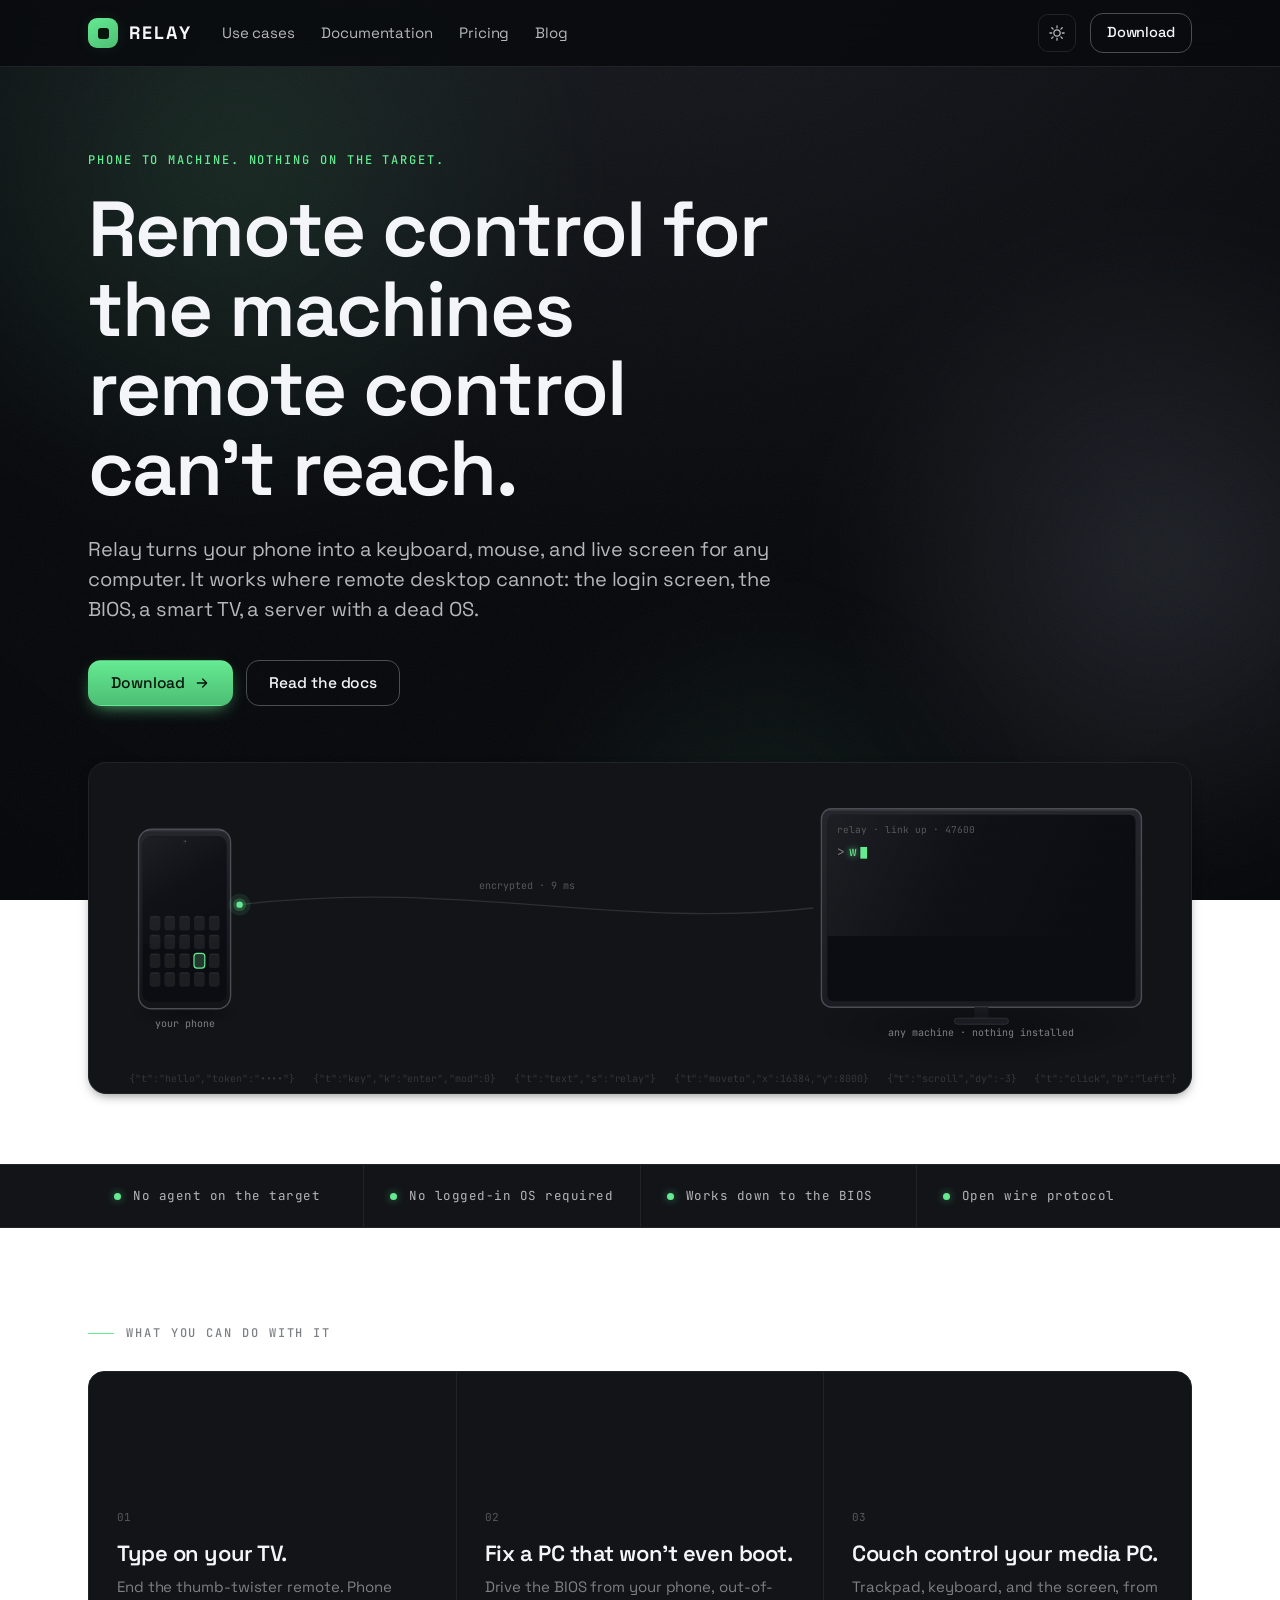
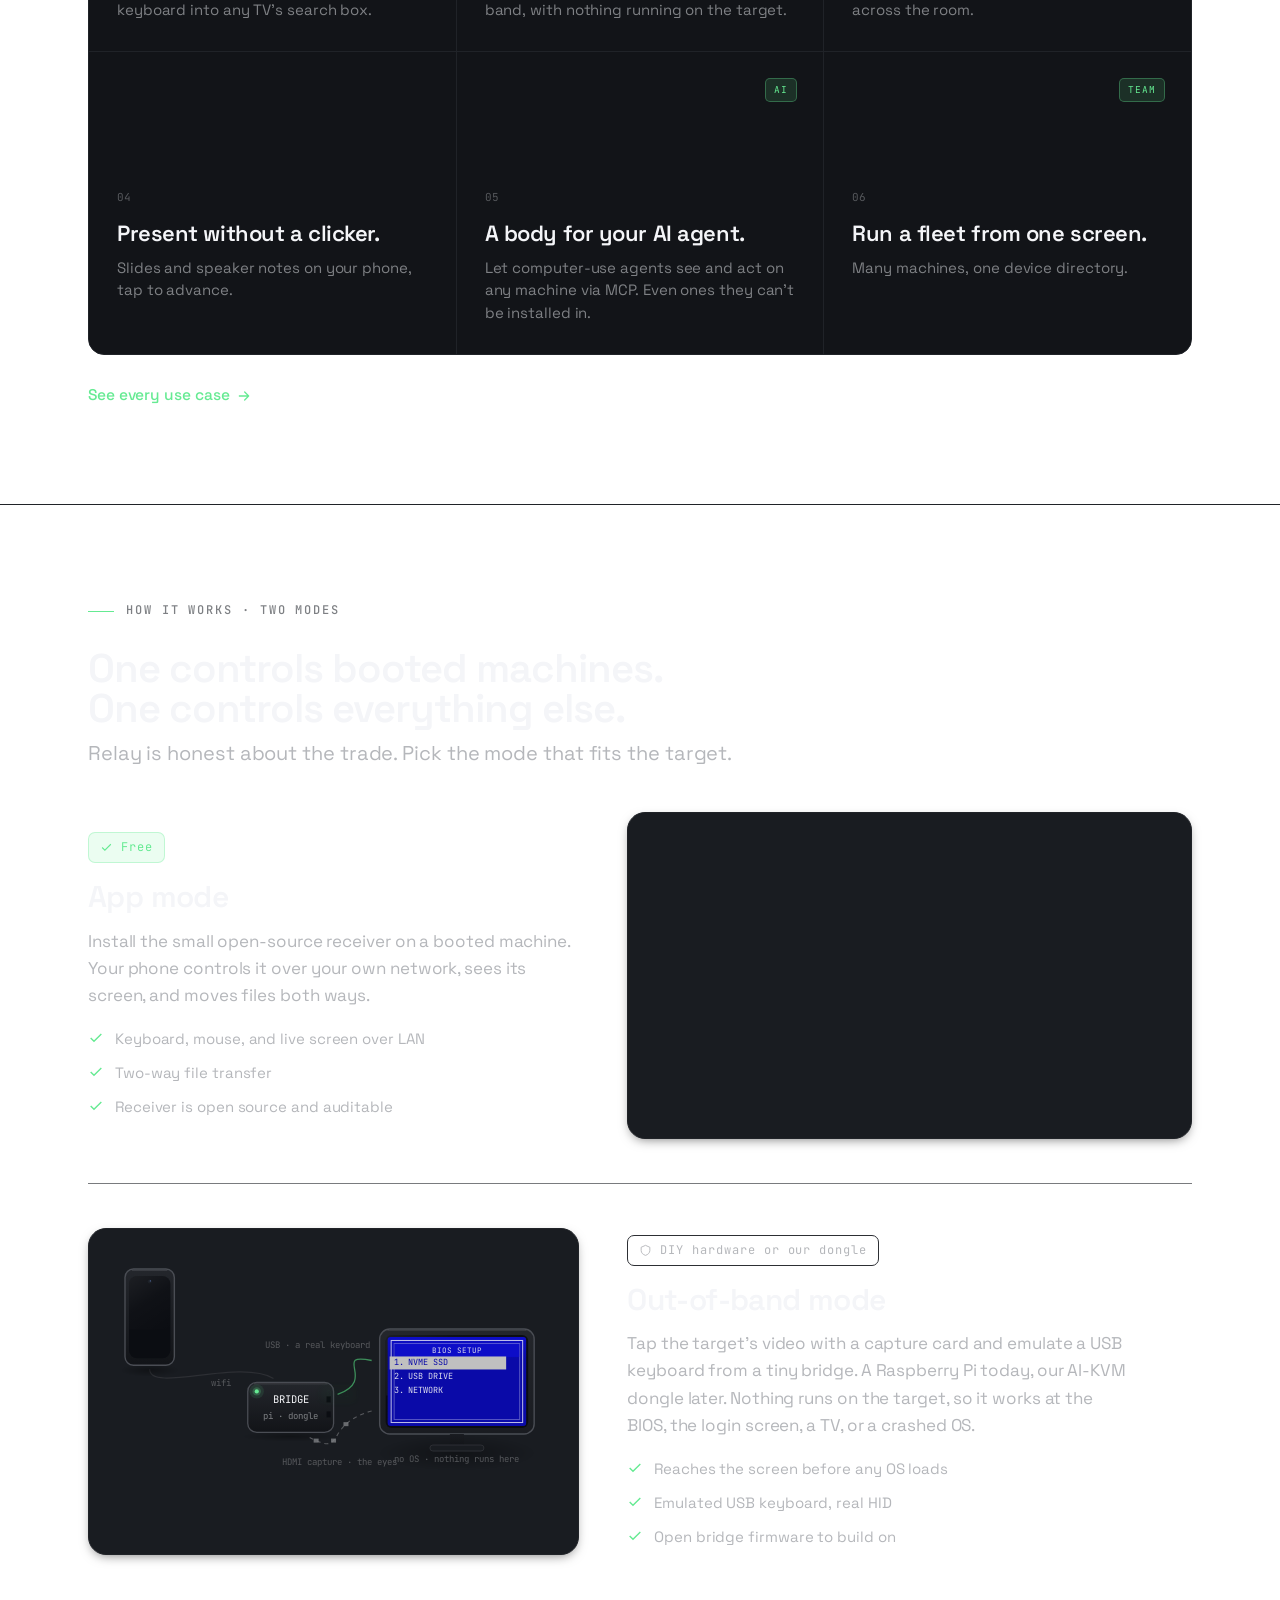
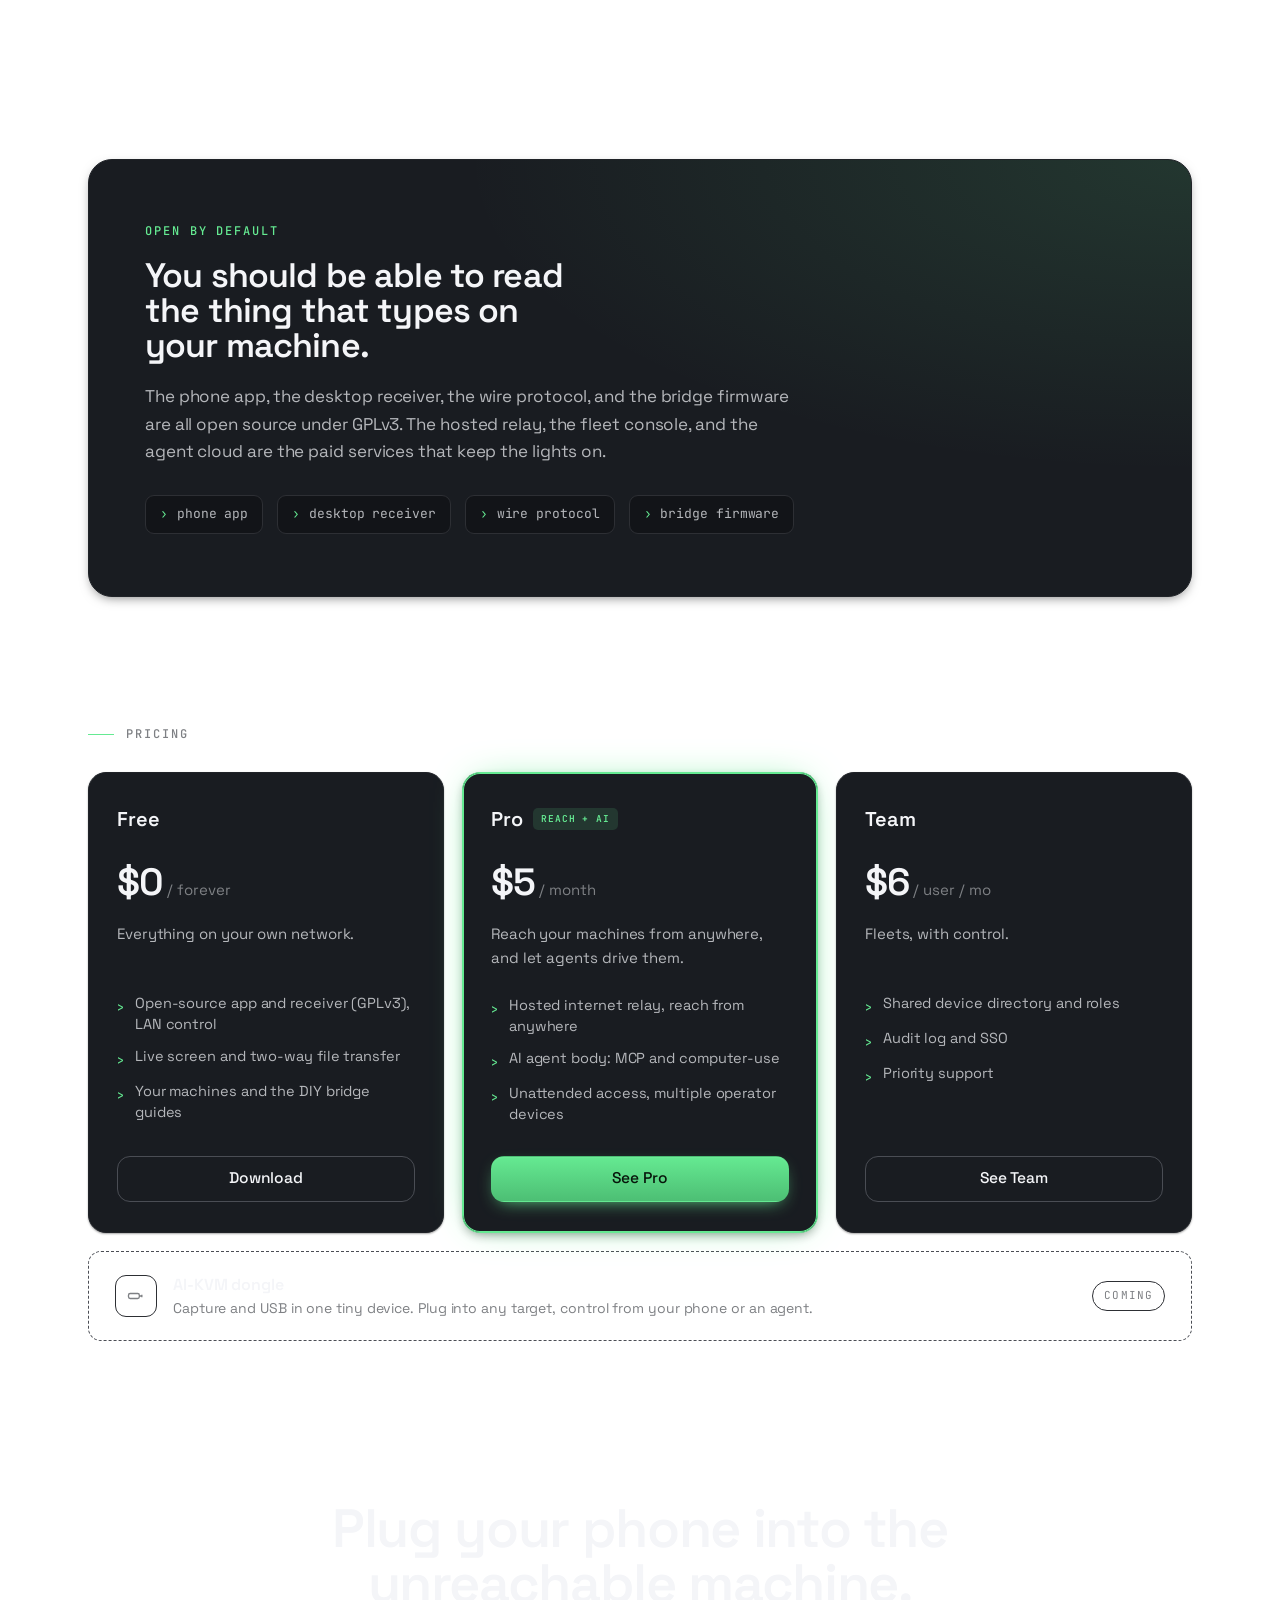
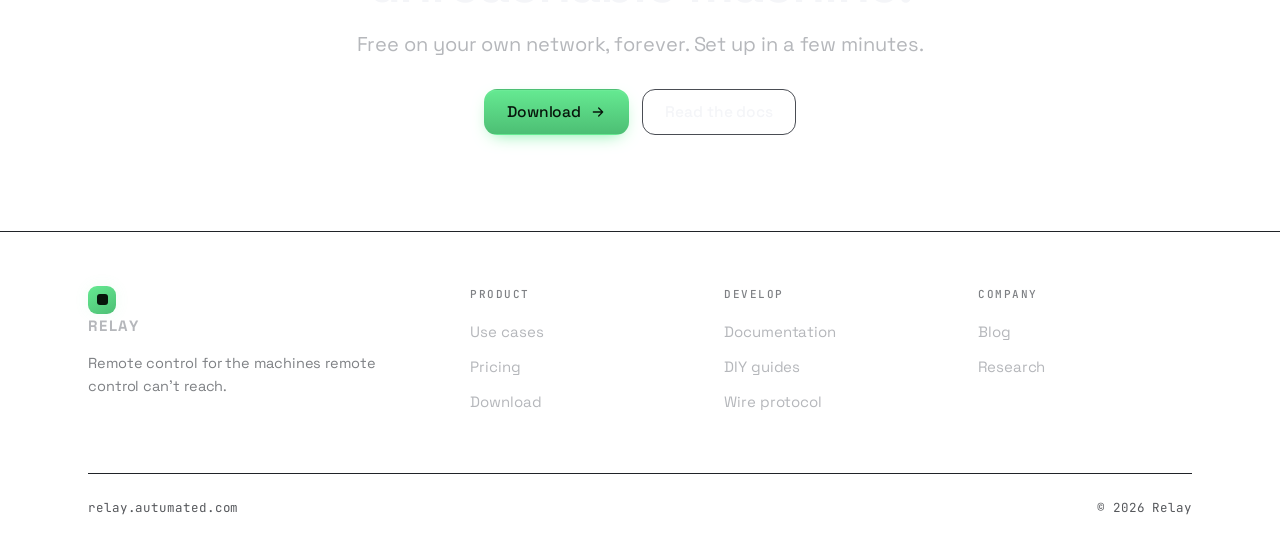
==== commit 15591545: "Revert homepage film embed (reads cartoonish next to the page); keep page clean" ====
--- a/index.html
+++ b/index.html
@@ -10,10 +10,6 @@
 <meta property="og:type" content="website" />
 <meta property="og:url" content="https://relay.autumated.com/index.html" />
 <meta property="og:image" content="https://relay.autumated.com/og.png" />
-<meta property="og:video" content="https://relay.autumated.com/film/out-of-band.mp4" />
-<meta property="og:video:type" content="video/mp4" />
-<meta property="og:video:width" content="1280" />
-<meta property="og:video:height" content="720" />
 <meta name="twitter:card" content="summary_large_image" />
 <meta name="twitter:image" content="https://relay.autumated.com/og.png" />
 <link rel="preconnect" href="https://fonts.googleapis.com" />
@@ -139,18 +135,6 @@
 
 <hr class="rule" />
 
-<!-- ===================== FILM ===================== -->
-<section class="section-pad-sm">
-  <div class="wrap">
-    <div class="section-label"><span class="bar"></span><span class="kicker">See it in motion</span></div>
-    <div class="film">
-      <video class="film-v" controls preload="none" playsinline
-             poster="film/out-of-band-poster.jpg" src="film/out-of-band.mp4"></video>
-    </div>
-    <p class="film-cap">A short film. <a href="film/out-of-band-vertical.mp4">Vertical cut</a> for phones.</p>
-  </div>
-</section>
-
 <!-- ===================== HOW IT WORKS ===================== -->
 <section class="section-pad">
   <div class="wrap">
--- a/styles.css
+++ b/styles.css
@@ -394,11 +394,3 @@
 @media (max-width:700px){
   .mode-art{ padding:16px; }
 }
-
-/* ---- film section ---- */
-.film{ border:1px solid var(--border-soft); border-radius:var(--r-lg); overflow:hidden;
-  background:#000; box-shadow:var(--sh-2); margin-top:8px; }
-.film-v{ display:block; width:100%; aspect-ratio:16/9; background:#000; }
-.film-cap{ margin-top:14px; font-family:var(--font-mono); font-size:12.5px; color:var(--text-3); letter-spacing:.02em; }
-.film-cap a{ color:var(--accent); text-decoration:none; border-bottom:1px solid var(--accent-line); }
-.film-cap a:hover{ border-bottom-color:var(--accent); }
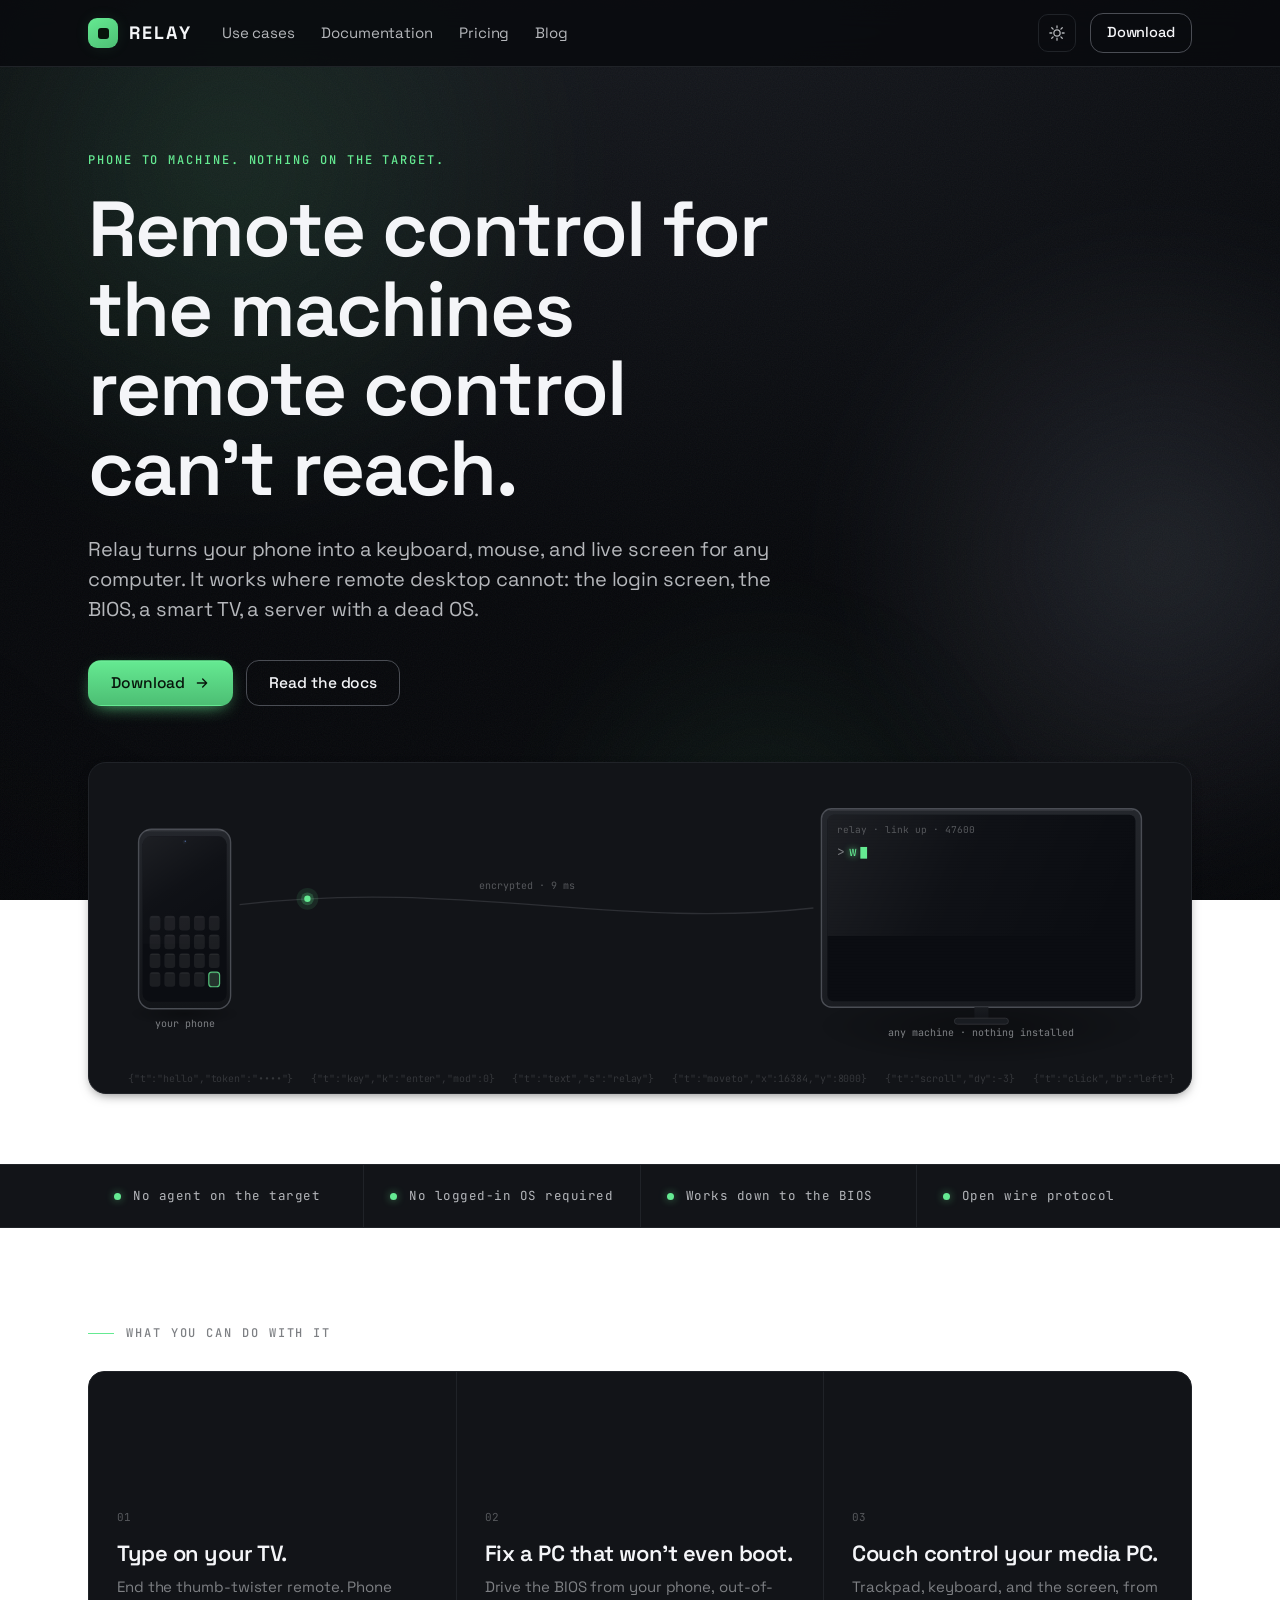
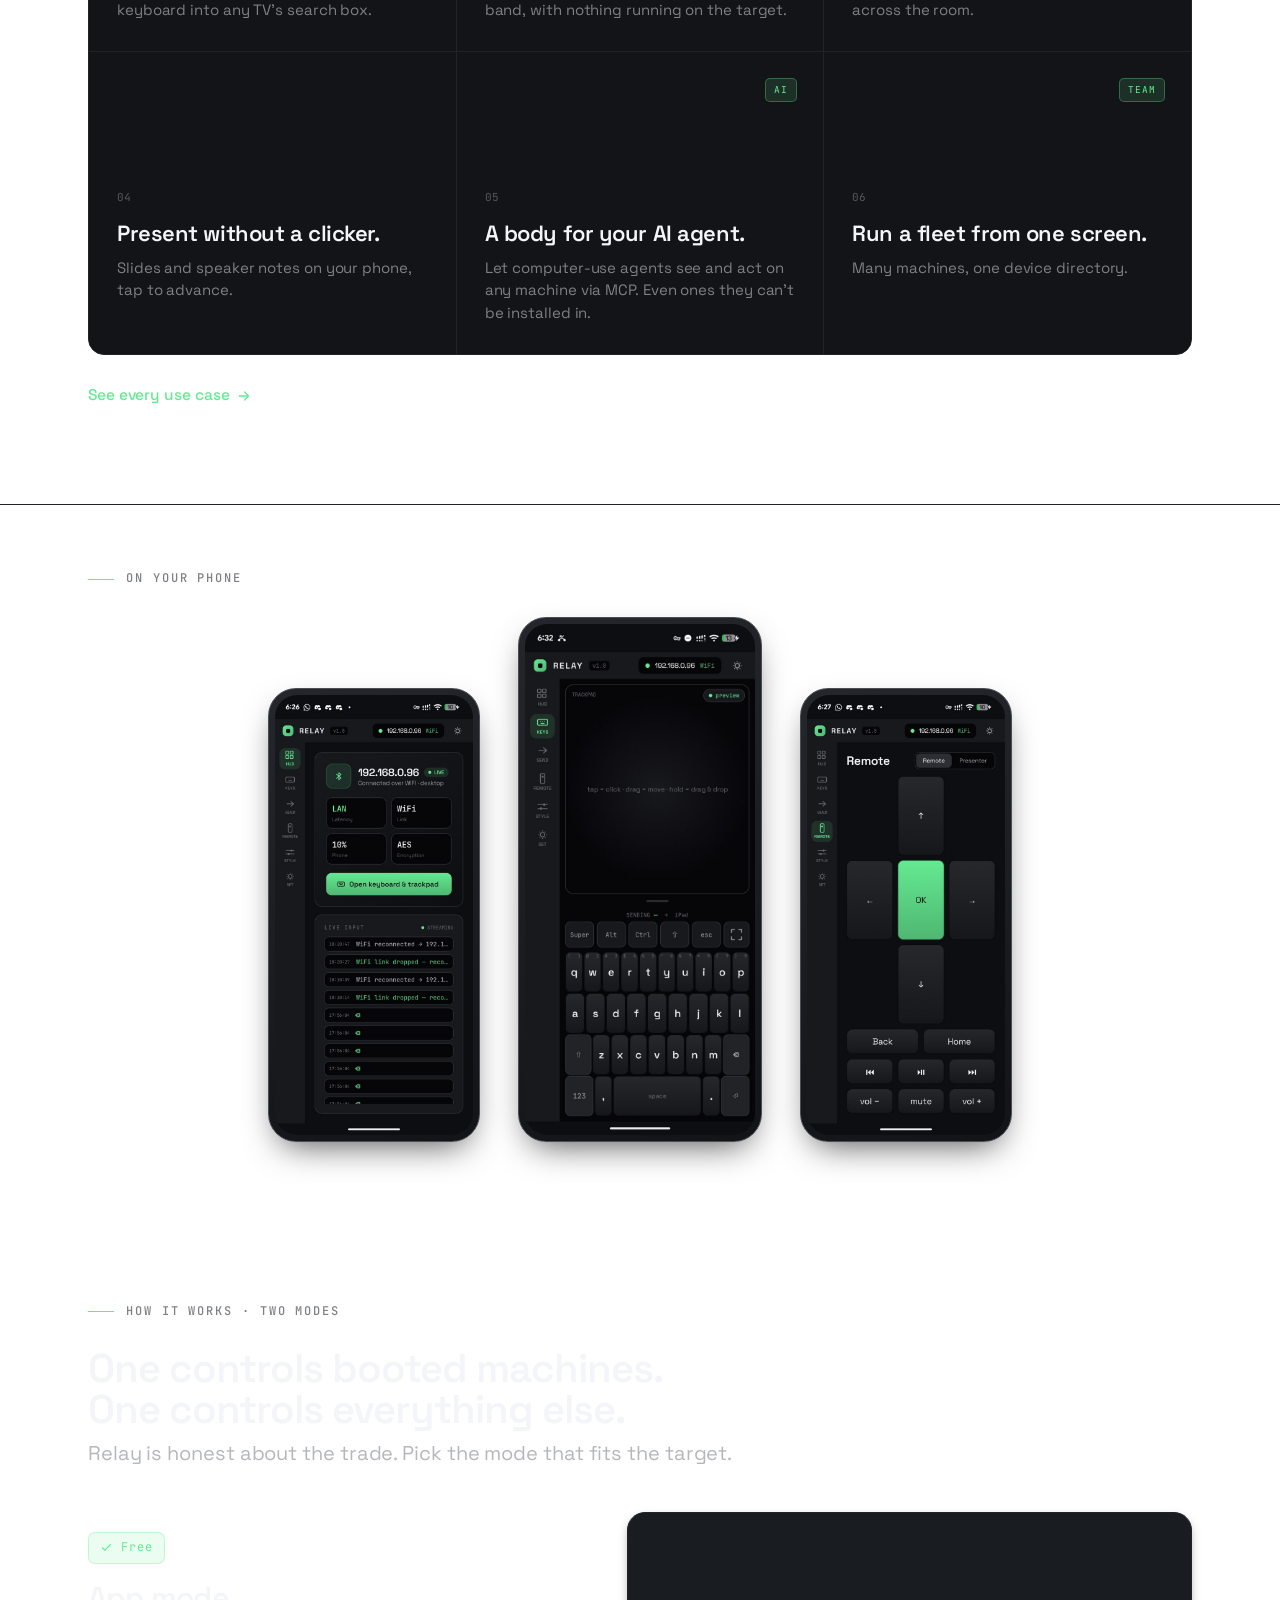
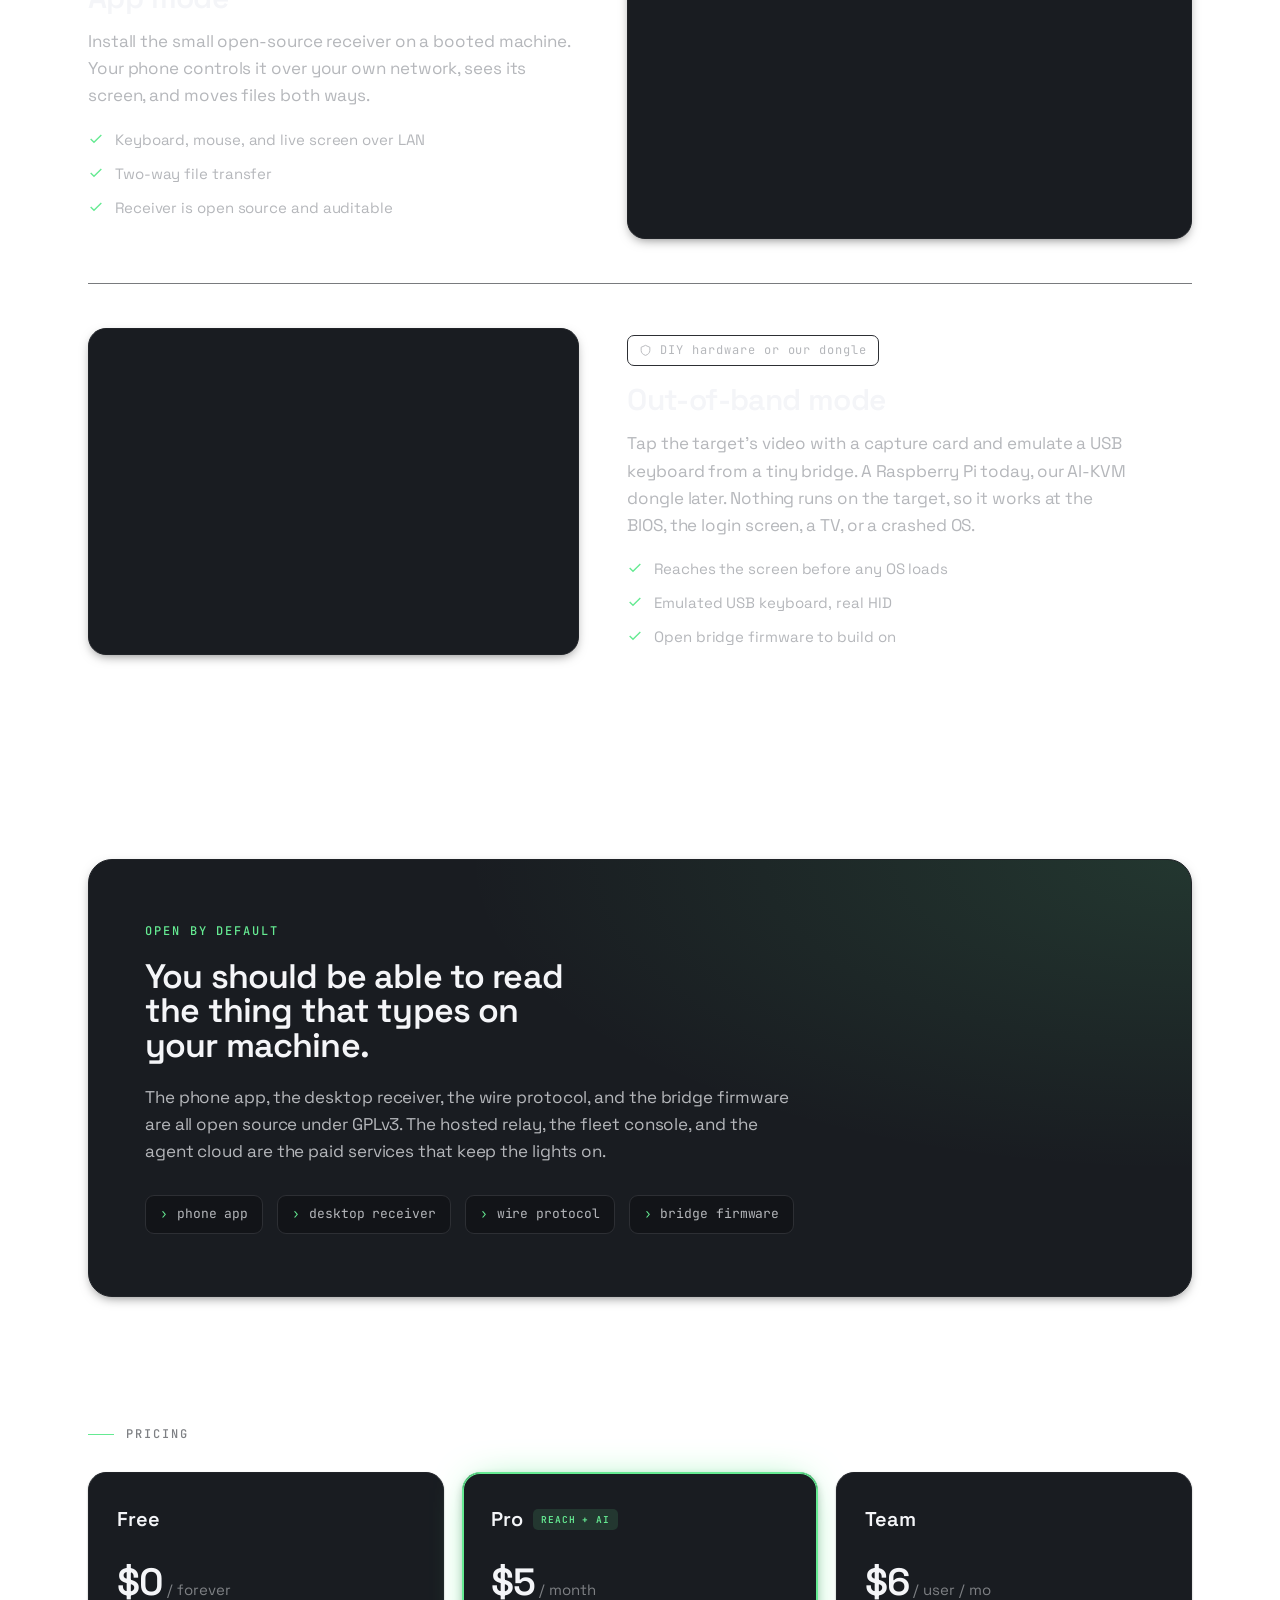
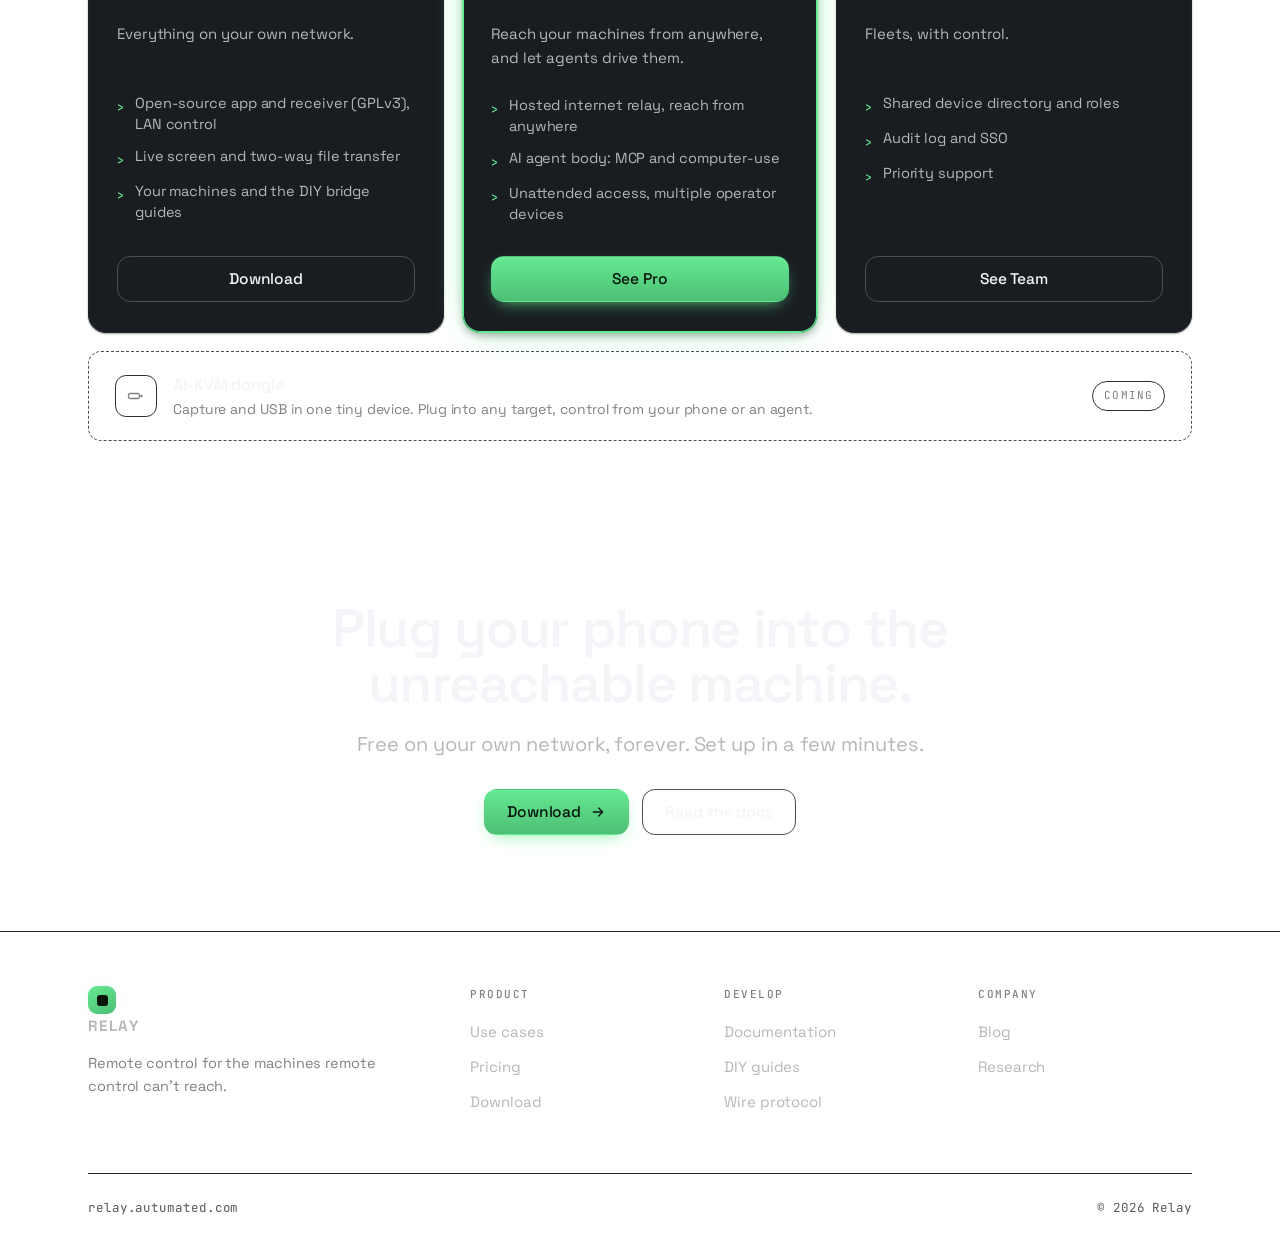
==== commit 2b4c68f7: "Homepage: real app screenshots in phone frames (replaces the film gap)" ====
--- a/index.html
+++ b/index.html
@@ -135,6 +135,18 @@
 
 <hr class="rule" />
 
+<!-- ===================== APP ===================== -->
+<section class="section-pad-sm">
+  <div class="wrap">
+    <div class="section-label"><span class="bar"></span><span class="kicker">On your phone</span></div>
+    <div class="phones">
+      <div class="phone"><img src="img/app-devices.jpg" alt="Relay devices and pairing screen" loading="lazy" /></div>
+      <div class="phone phone-lead"><img src="img/app-keyboard.jpg" alt="Relay keyboard and trackpad" loading="lazy" /></div>
+      <div class="phone"><img src="img/app-remote.jpg" alt="Relay remote control" loading="lazy" /></div>
+    </div>
+  </div>
+</section>
+
 <!-- ===================== HOW IT WORKS ===================== -->
 <section class="section-pad">
   <div class="wrap">
--- a/styles.css
+++ b/styles.css
@@ -394,3 +394,11 @@
 @media (max-width:700px){
   .mode-art{ padding:16px; }
 }
+
+/* ---- app screenshots ---- */
+.phones{ display:flex; justify-content:center; align-items:flex-end; gap:clamp(14px,3vw,40px); margin-top:14px; flex-wrap:nowrap; }
+.phone{ width:clamp(150px,21vw,212px); border-radius:28px; padding:6px; background:linear-gradient(160deg,var(--e3),var(--e1));
+  border:1px solid var(--border-hi); box-shadow:var(--sh-3); flex:0 0 auto; }
+.phone img{ display:block; width:100%; border-radius:22px; }
+.phone-lead{ width:clamp(172px,25vw,244px); }
+@media (max-width:600px){ .phones{ gap:0; } .phones .phone:not(.phone-lead){ display:none; } }
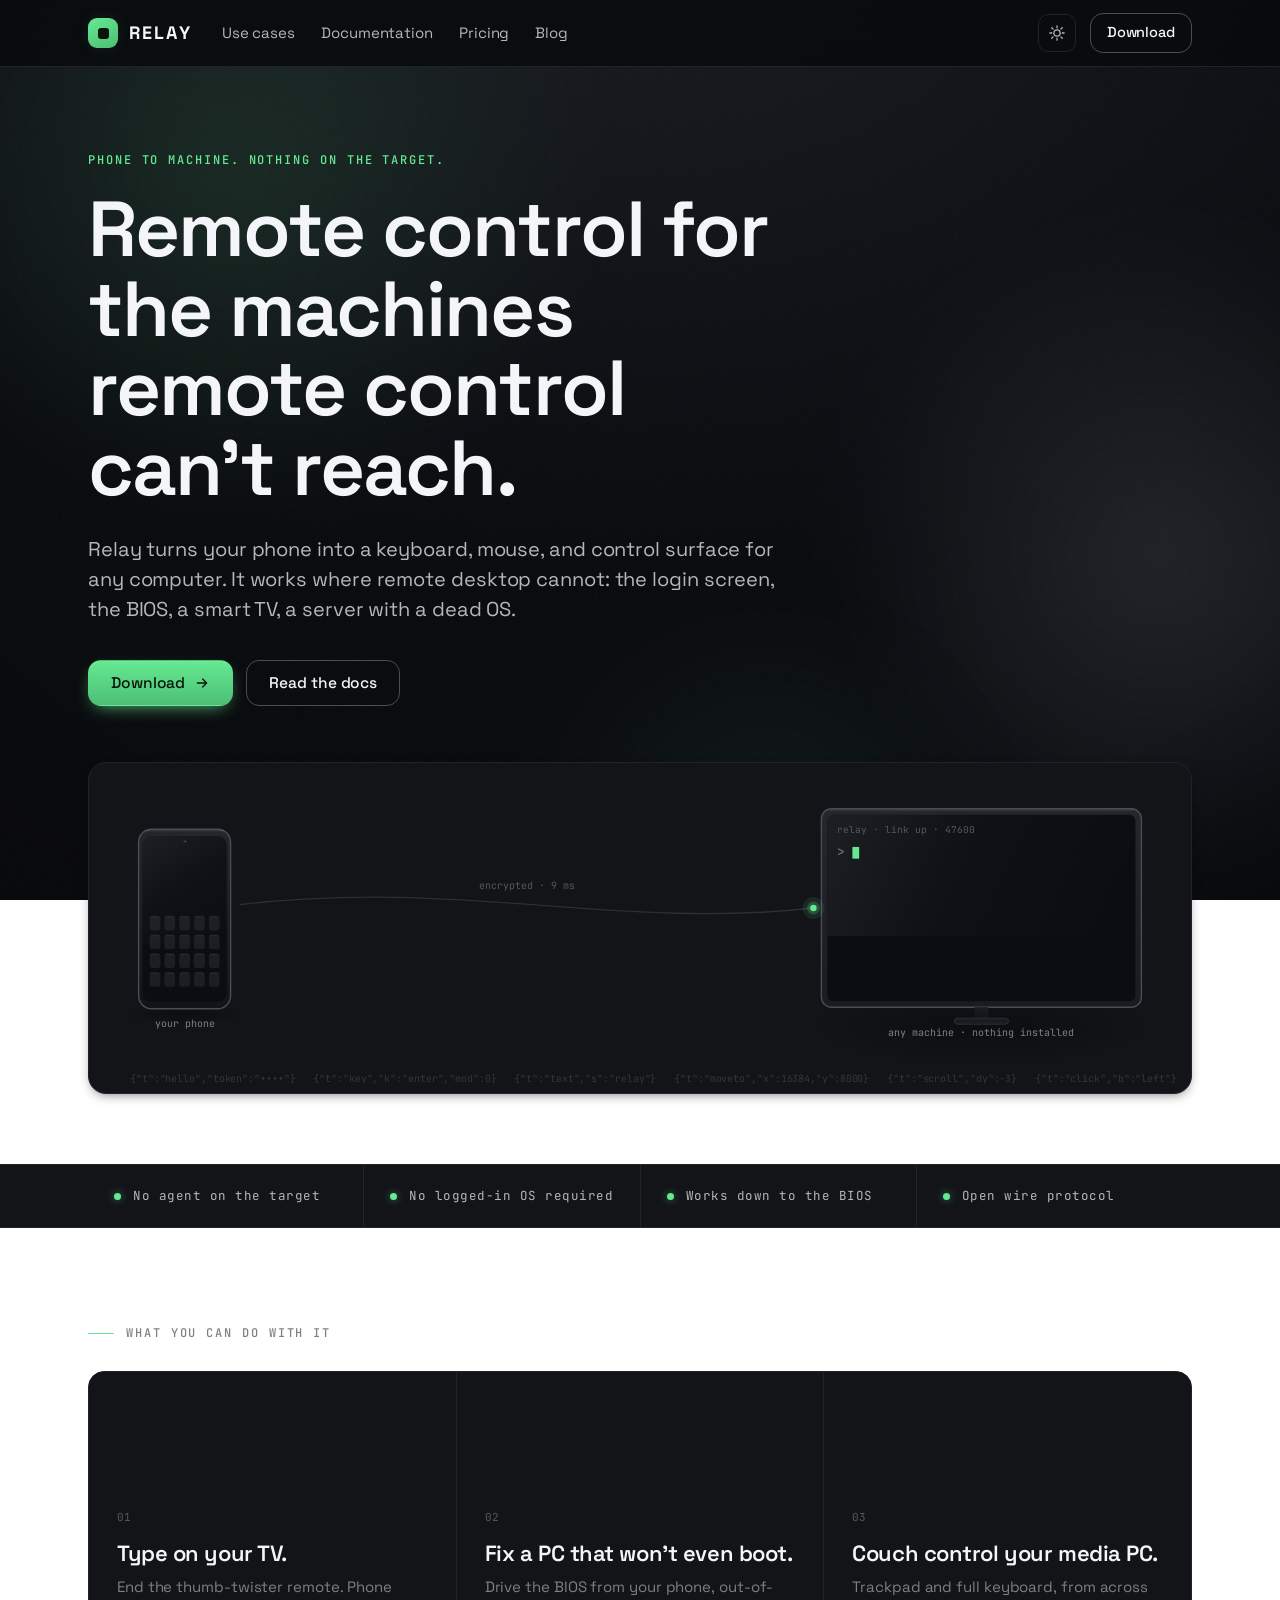
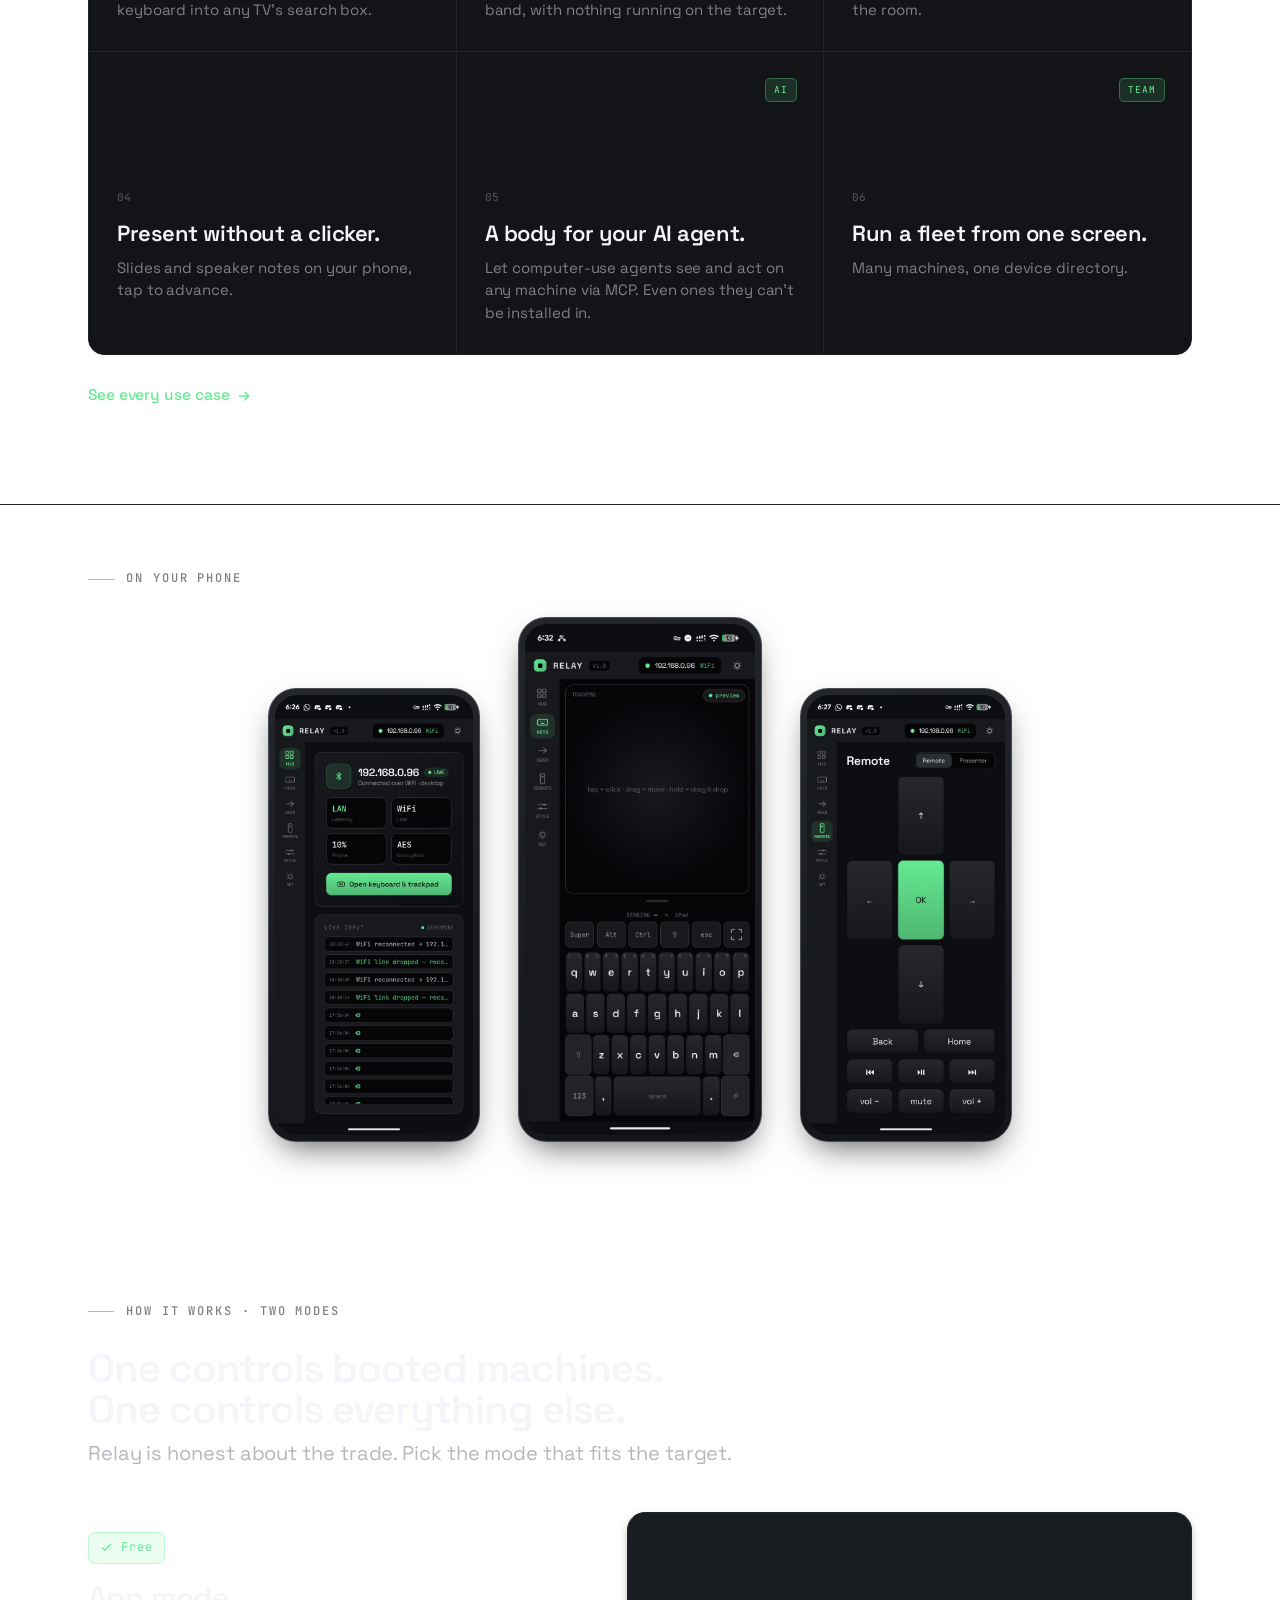
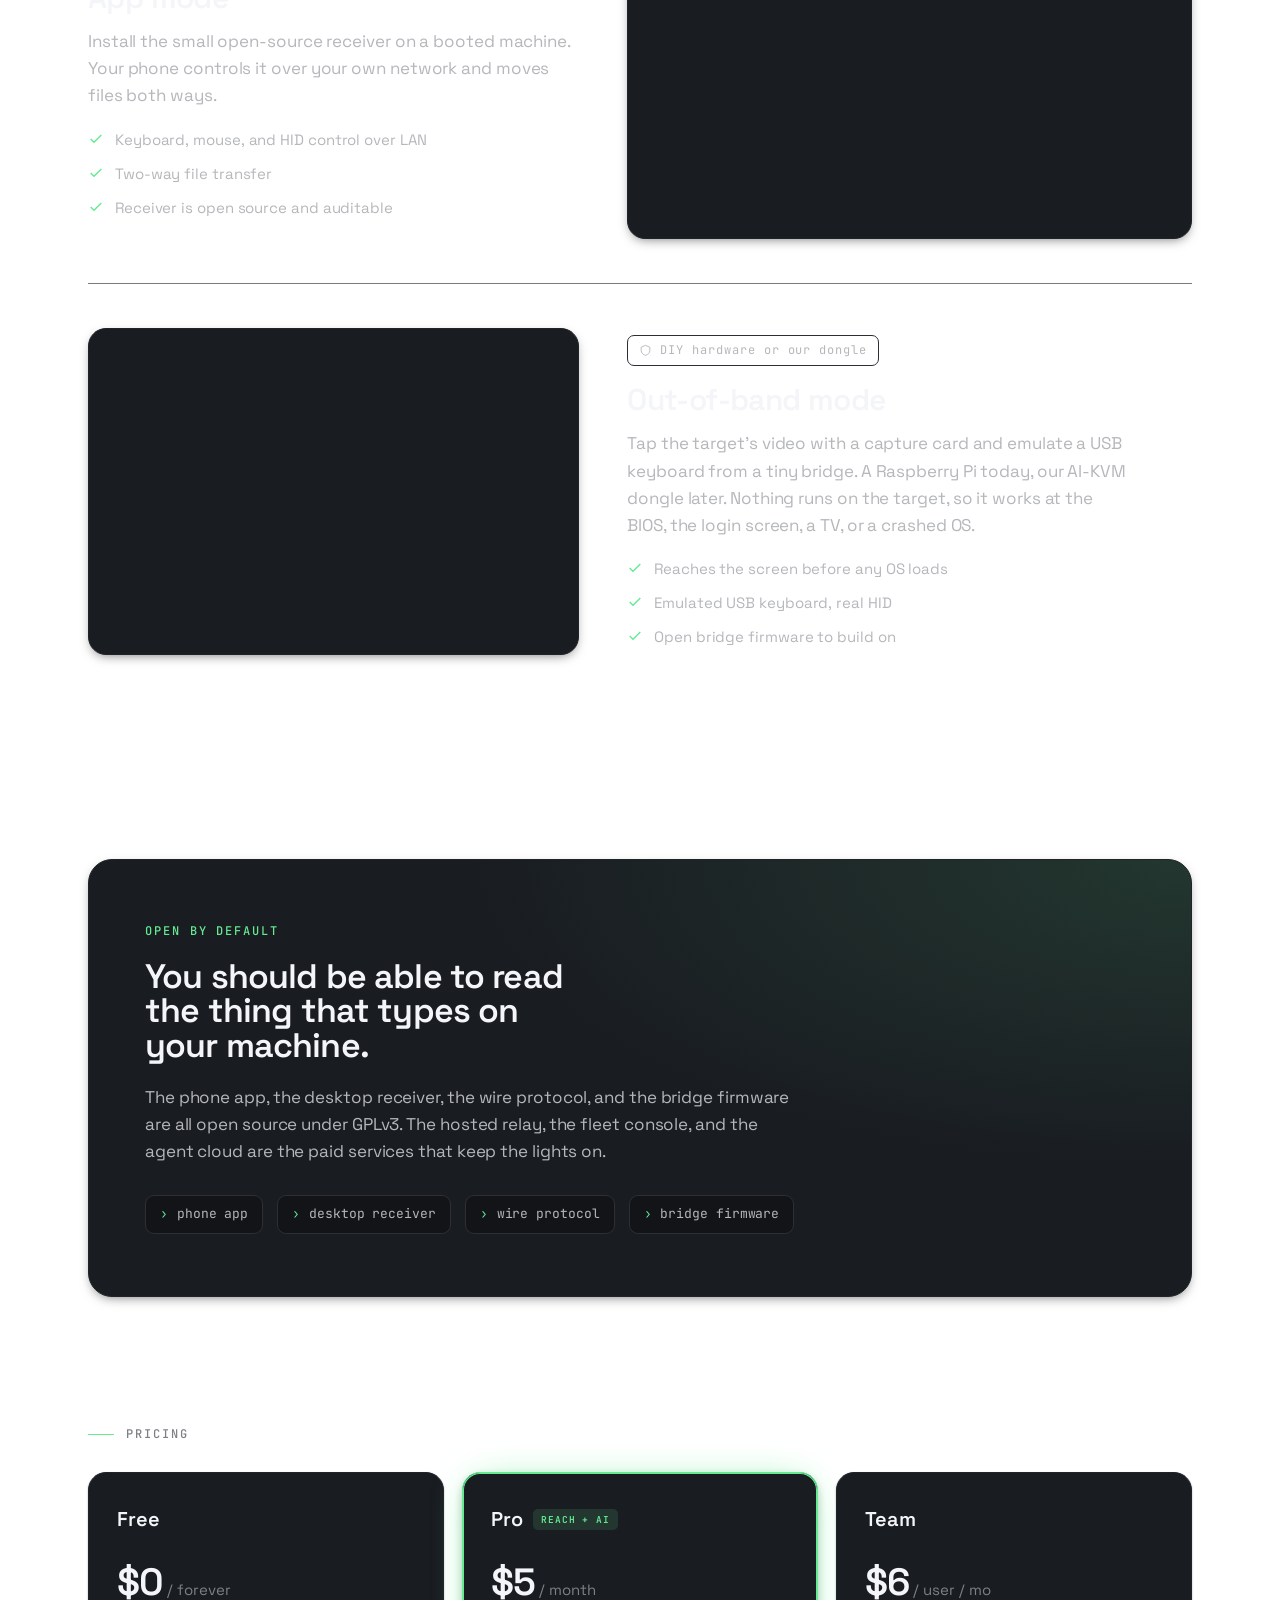
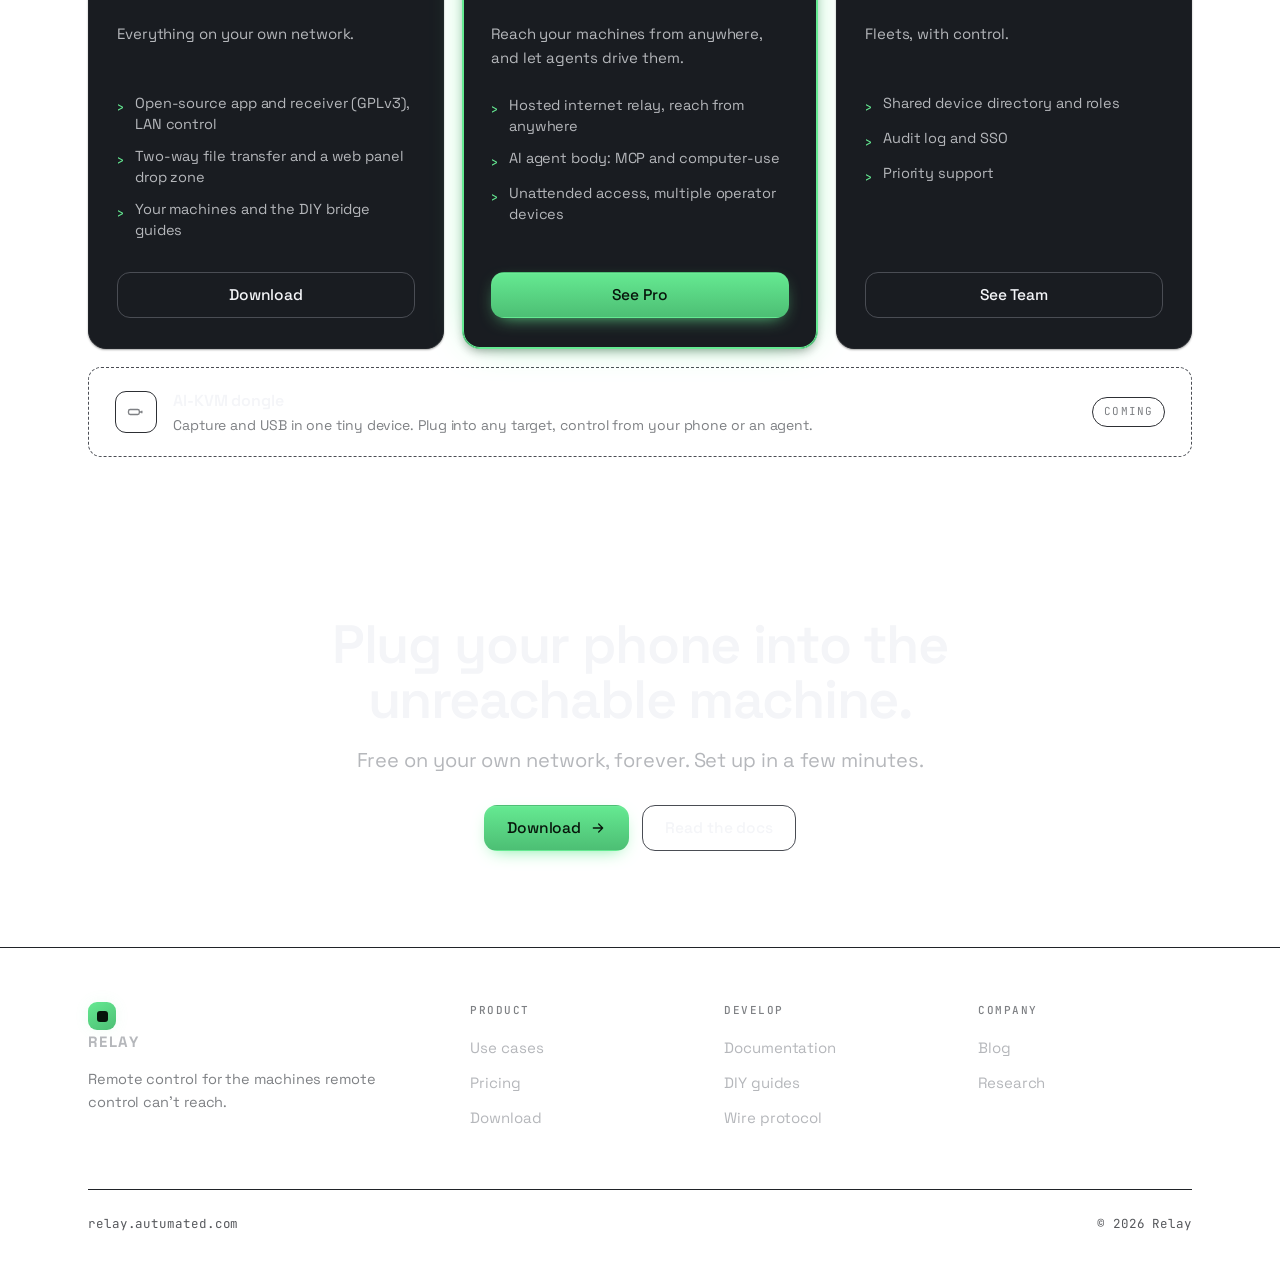
==== commit f3a5fda3: "Launch prep: full launch post, DIY Pi-bridge guide, truth-in-advertising pass - post-bios.html: 'We " ====
--- a/index.html
+++ b/index.html
@@ -4,9 +4,9 @@
 <meta charset="UTF-8" />
 <meta name="viewport" content="width=device-width, initial-scale=1.0" />
 <title>Relay · Remote control for the machines remote control can't reach</title>
-<meta name="description" content="Relay turns your phone into a keyboard, mouse, and live screen for any computer, with nothing installed on the machine you're controlling. Works down to the BIOS." />
+<meta name="description" content="Relay turns your phone into a keyboard, mouse, and HID controller for any computer, with nothing installed on the machine you're controlling. Works down to the BIOS." />
 <meta property="og:title" content="Relay · Remote control for the machines remote control can't reach" />
-<meta property="og:description" content="Your phone becomes a keyboard, mouse, and live screen for any machine, with nothing installed on the target. Works down to the BIOS." />
+<meta property="og:description" content="Your phone becomes a keyboard, mouse, and control surface for any machine, with nothing installed on the target. Works down to the BIOS." />
 <meta property="og:type" content="website" />
 <meta property="og:url" content="https://relay.autumated.com/index.html" />
 <meta property="og:image" content="https://relay.autumated.com/og.png" />
@@ -56,7 +56,7 @@
   <div class="wrap">
     <div class="kicker accent">Phone to machine. Nothing on the target.</div>
     <h1 class="display" style="margin-top:20px;">Remote control for the machines remote control can't reach.</h1>
-    <p class="sub">Relay turns your phone into a keyboard, mouse, and live screen for any computer. It works where remote desktop cannot: the login screen, the BIOS, a smart TV, a server with a dead OS.</p>
+    <p class="sub">Relay turns your phone into a keyboard, mouse, and control surface for any computer. It works where remote desktop cannot: the login screen, the BIOS, a smart TV, a server with a dead OS.</p>
     <div class="cta">
       <a href="docs.html#download" class="btn primary">Download<svg class="arrow" width="16" height="16" viewBox="0 0 24 24" fill="none" stroke="currentColor" stroke-width="1.9" stroke-linecap="round" stroke-linejoin="round"><path d="M5 12h14M13 6l6 6-6 6"/></svg></a>
       <a href="docs.html" class="btn">Read the docs</a>
@@ -102,7 +102,7 @@
         <canvas class="sig uc-vig" data-sig="uc-couch" aria-hidden="true"></canvas>
         <div class="uc-k"><span class="uc-num">03</span></div>
         <h3>Couch control your media PC.</h3>
-        <p>Trackpad, keyboard, and the screen, from across the room.</p>
+        <p>Trackpad and full keyboard, from across the room.</p>
       </div>
 
       <div class="uc">
@@ -159,9 +159,9 @@
       <div class="mode-meta">
         <span class="tag free"><svg width="13" height="13" viewBox="0 0 24 24" fill="none" stroke="currentColor" stroke-width="2"><path d="m4 12 5 5L20 6"/></svg>Free</span>
         <h3>App mode</h3>
-        <p>Install the small open-source receiver on a booted machine. Your phone controls it over your own network, sees its screen, and moves files both ways.</p>
-        <ul>
-          <li><span class="ck"><svg width="16" height="16" viewBox="0 0 24 24" fill="none" stroke="currentColor" stroke-width="2"><path d="m4 12 5 5L20 6"/></svg></span>Keyboard, mouse, and live screen over LAN</li>
+        <p>Install the small open-source receiver on a booted machine. Your phone controls it over your own network and moves files both ways.</p>
+        <ul>
+          <li><span class="ck"><svg width="16" height="16" viewBox="0 0 24 24" fill="none" stroke="currentColor" stroke-width="2"><path d="m4 12 5 5L20 6"/></svg></span>Keyboard, mouse, and HID control over LAN</li>
           <li><span class="ck"><svg width="16" height="16" viewBox="0 0 24 24" fill="none" stroke="currentColor" stroke-width="2"><path d="m4 12 5 5L20 6"/></svg></span>Two-way file transfer</li>
           <li><span class="ck"><svg width="16" height="16" viewBox="0 0 24 24" fill="none" stroke="currentColor" stroke-width="2"><path d="m4 12 5 5L20 6"/></svg></span>Receiver is open source and auditable</li>
         </ul>
@@ -220,7 +220,7 @@
         <div class="tline">Everything on your own network.</div>
         <ul>
           <li><span class="ck">›</span>Open-source app and receiver (GPLv3), LAN control</li>
-          <li><span class="ck">›</span>Live screen and two-way file transfer</li>
+          <li><span class="ck">›</span>Two-way file transfer and a web panel drop zone</li>
           <li><span class="ck">›</span>Your machines and the DIY bridge guides</li>
         </ul>
         <a href="docs.html#download" class="btn">Download</a>
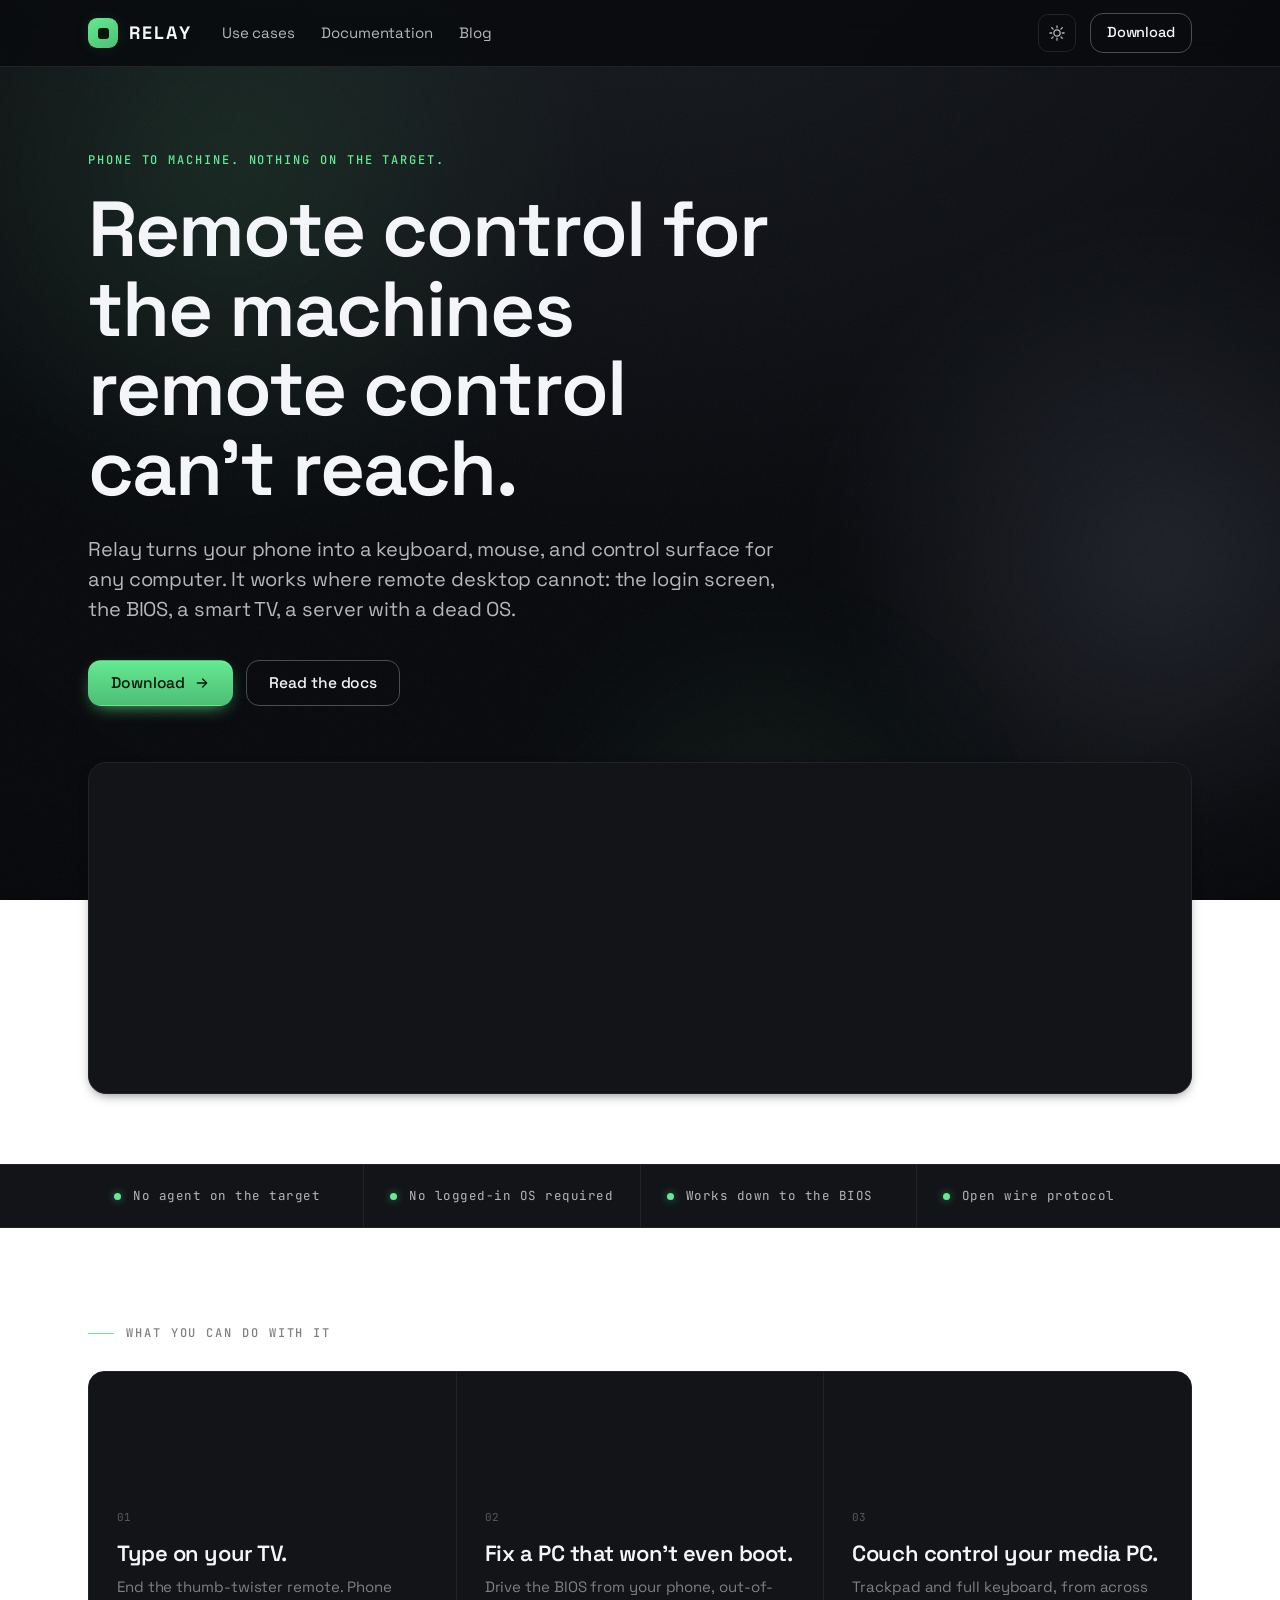
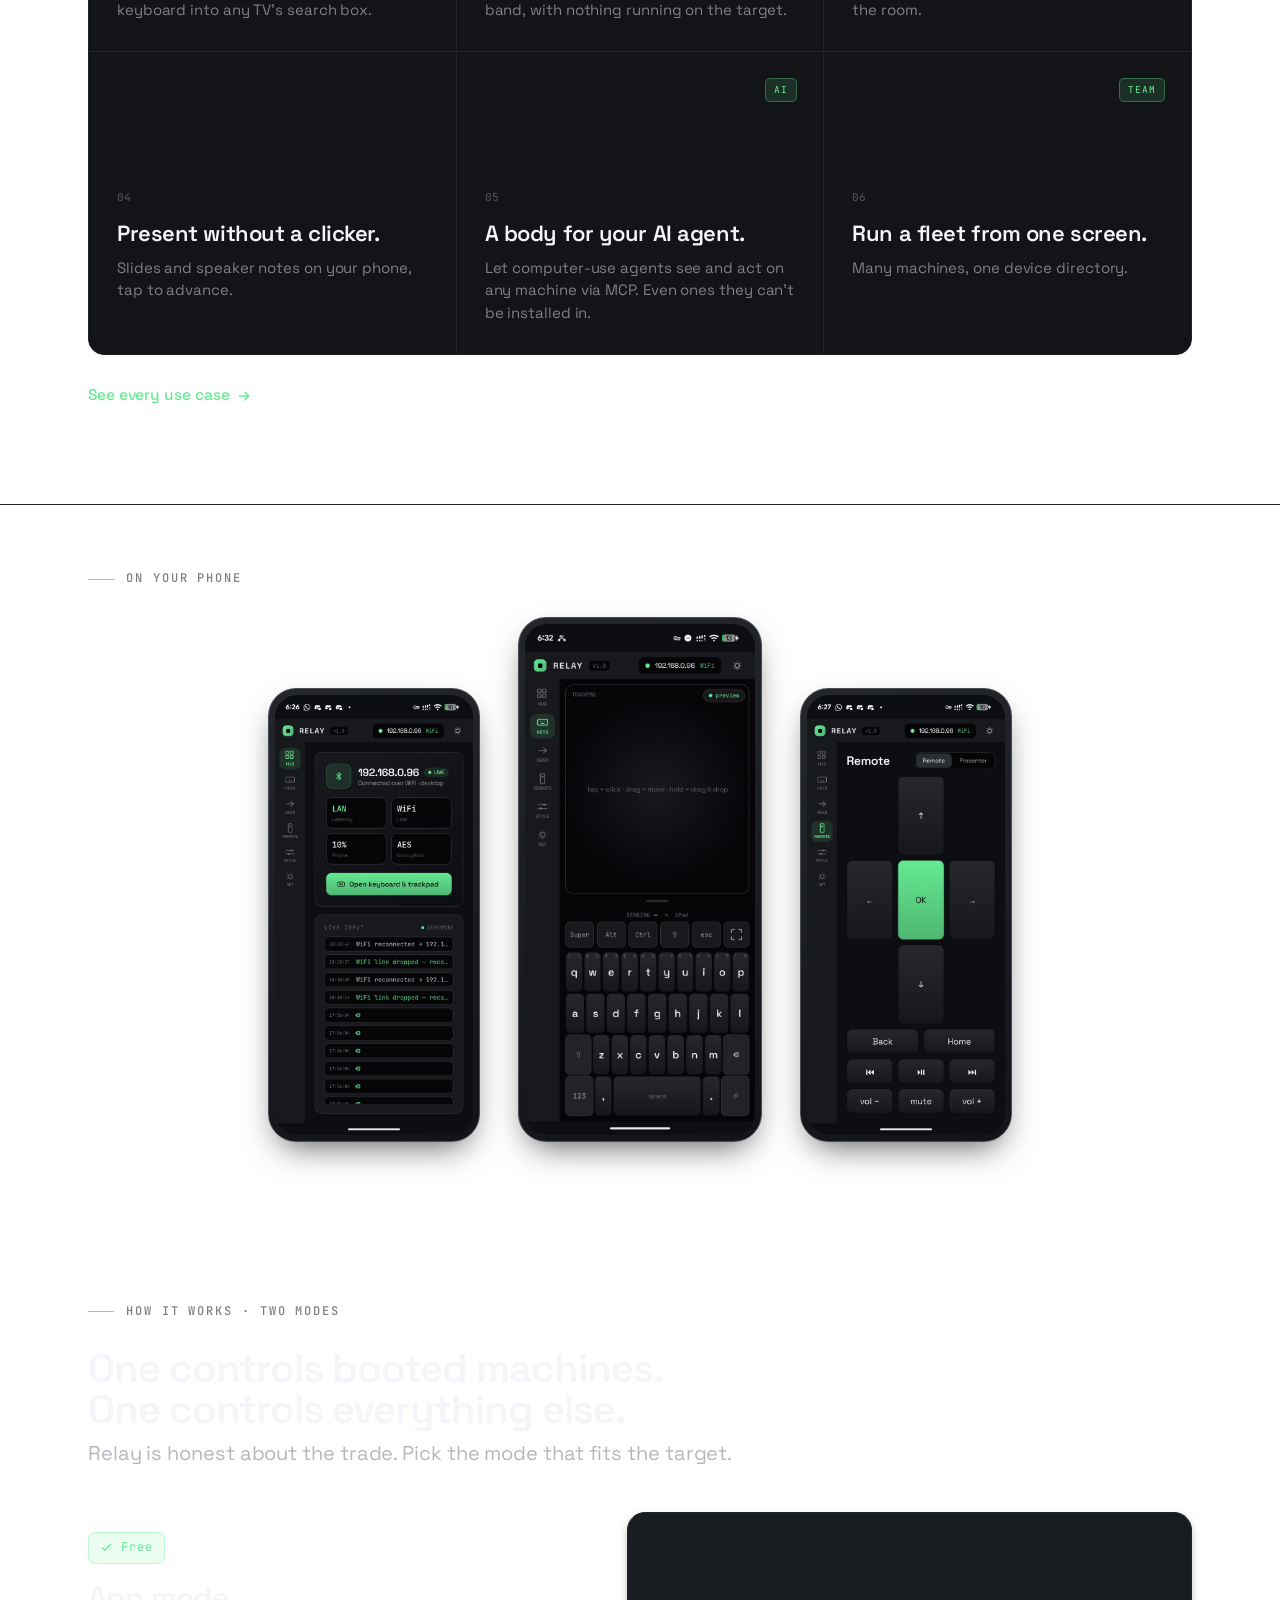
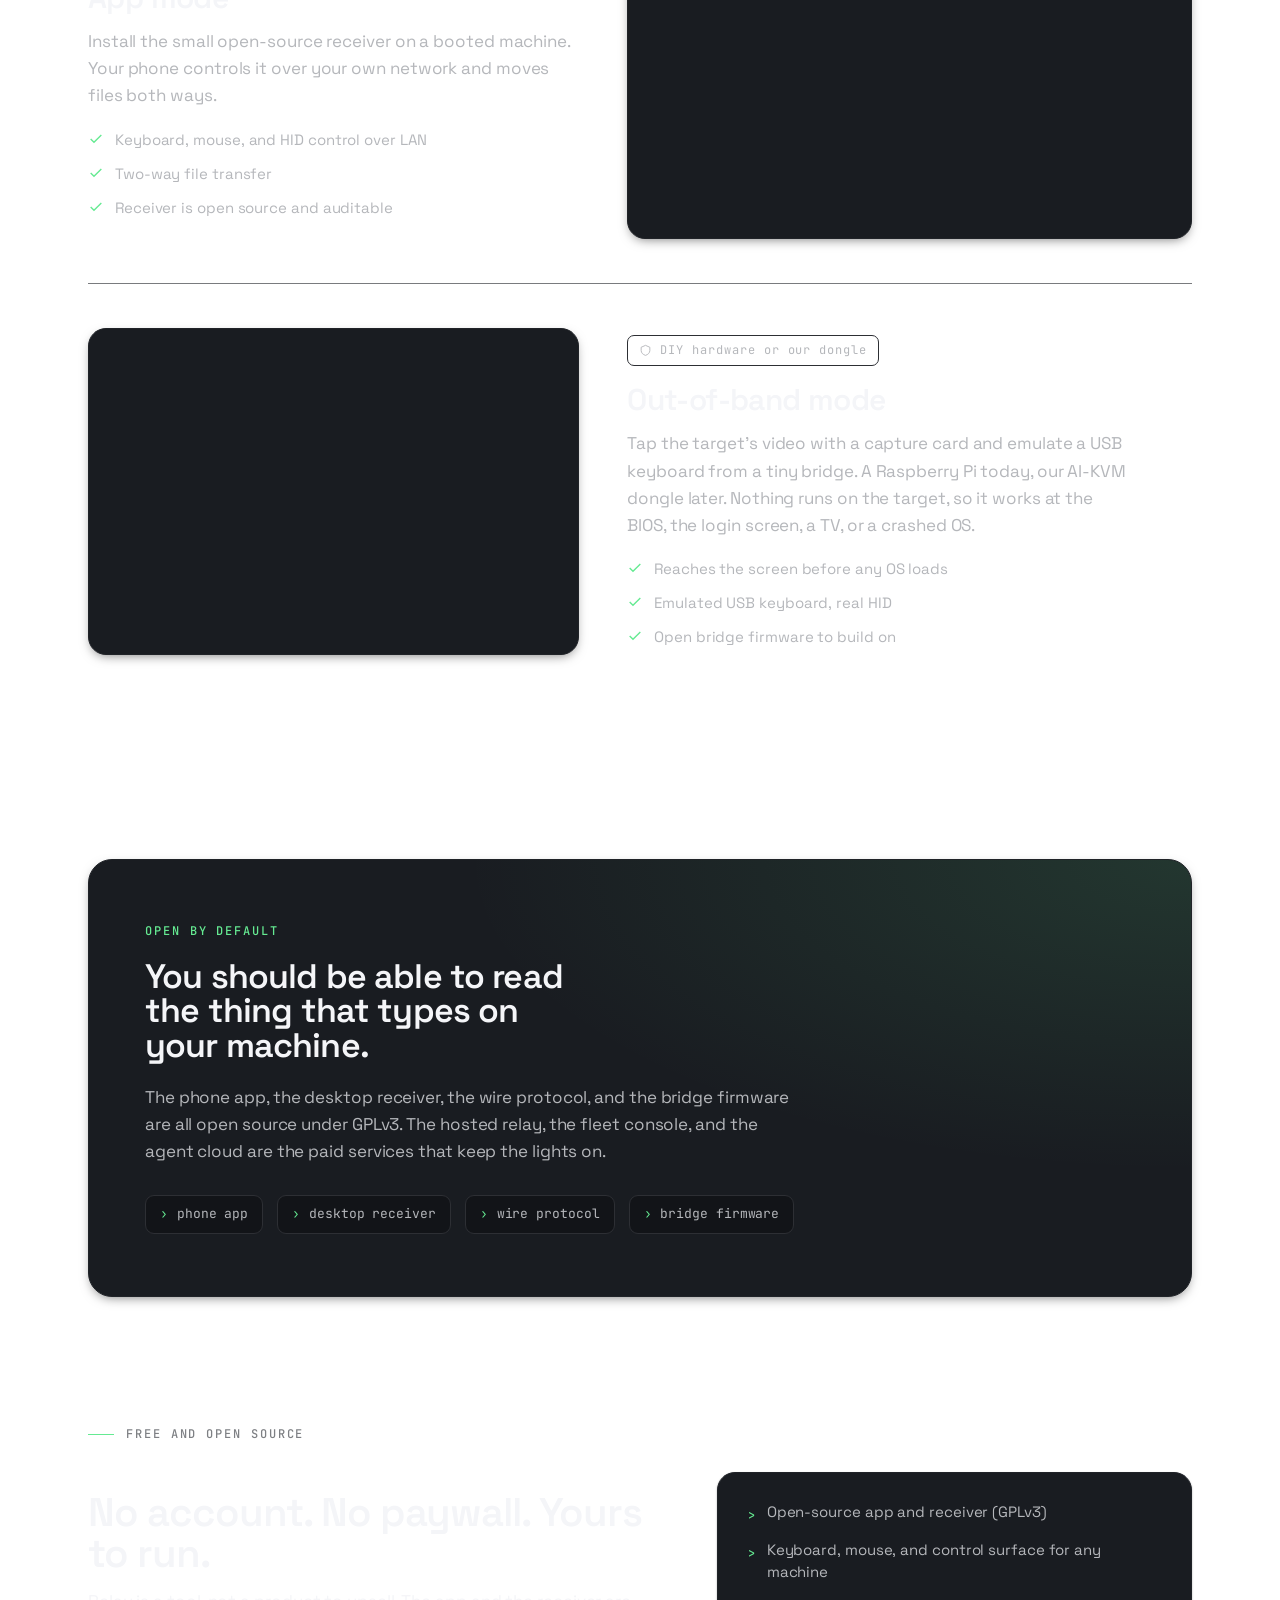
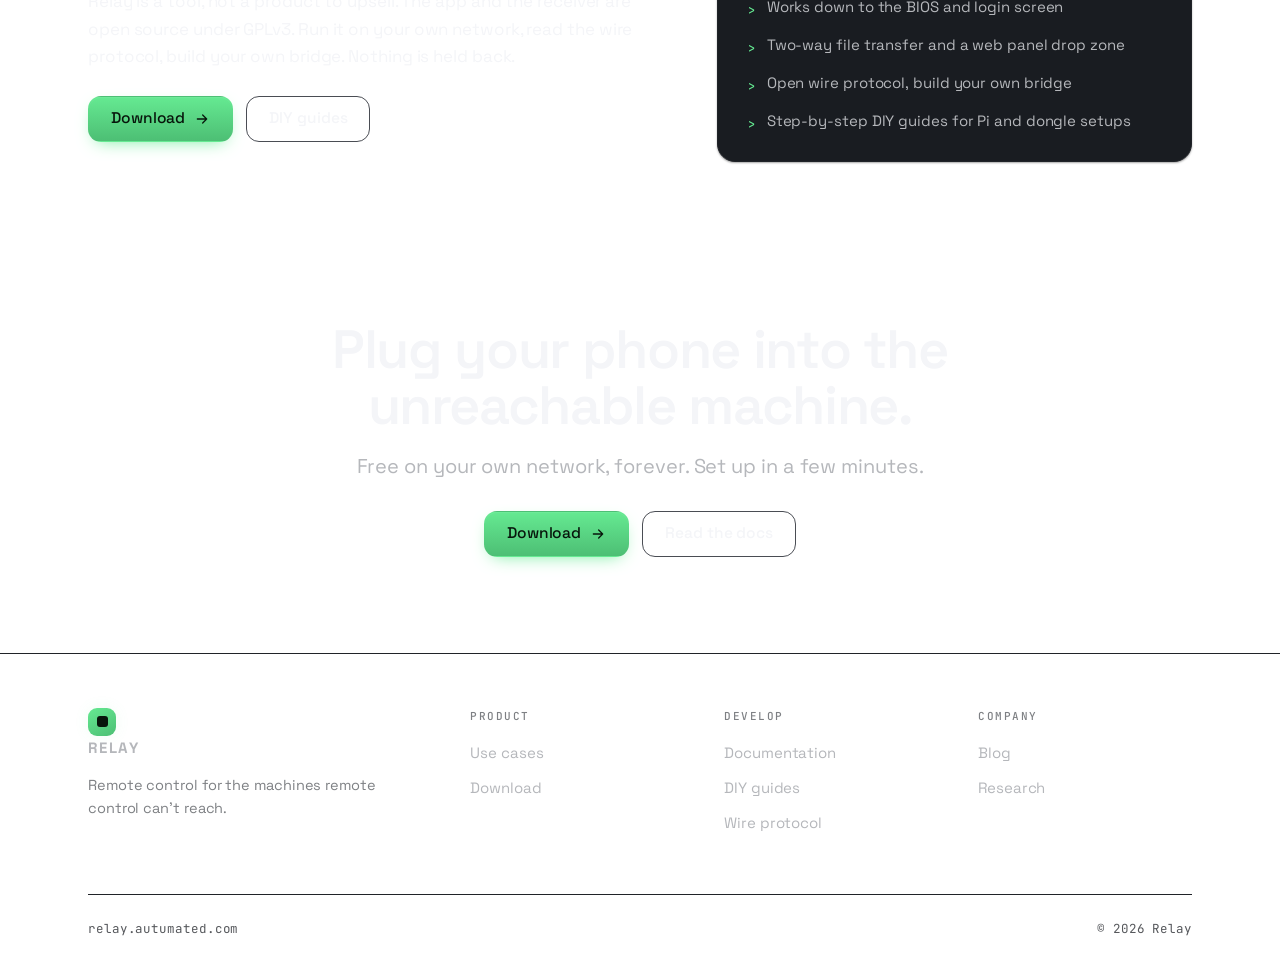
==== commit b466a6ff: "Remove pricing: Relay is a free, open-source tool (no paywall, no tiers)" ====
--- a/index.html
+++ b/index.html
@@ -32,7 +32,6 @@
     <nav class="nav-links">
       <a href="use-cases.html">Use cases</a>
       <a href="docs.html">Documentation</a>
-      <a href="pricing.html">Pricing</a>
       <a href="blog.html">Blog</a>
     </nav>
     <div class="nav-spacer"></div>
@@ -46,7 +45,6 @@
 <div class="mobile-menu" data-mobile-menu>
   <a href="use-cases.html">Use cases</a>
   <a href="docs.html">Documentation</a>
-  <a href="pricing.html">Pricing</a>
   <a href="blog.html">Blog</a>
   <a href="docs.html#download" class="btn primary">Download</a>
 </div>
@@ -209,52 +207,27 @@
   </div>
 </section>
 
-<!-- ===================== PRICING TEASER ===================== -->
+<!-- ===================== FREE + OPEN ===================== -->
 <section class="section-pad-sm">
   <div class="wrap">
-    <div class="section-label"><span class="bar"></span><span class="kicker">Pricing</span></div>
-    <div class="tiers">
-      <div class="tier">
-        <div class="tname">Free</div>
-        <div class="price">$0<small> / forever</small></div>
-        <div class="tline">Everything on your own network.</div>
-        <ul>
-          <li><span class="ck">›</span>Open-source app and receiver (GPLv3), LAN control</li>
-          <li><span class="ck">›</span>Two-way file transfer and a web panel drop zone</li>
-          <li><span class="ck">›</span>Your machines and the DIY bridge guides</li>
-        </ul>
-        <a href="docs.html#download" class="btn">Download</a>
-      </div>
-      <div class="tier feature">
-        <div class="tname">Pro <span class="badge">Reach + AI</span></div>
-        <div class="price">$5<small> / month</small></div>
-        <div class="tline">Reach your machines from anywhere, and let agents drive them.</div>
-        <ul>
-          <li><span class="ck">›</span>Hosted internet relay, reach from anywhere</li>
-          <li><span class="ck">›</span>AI agent body: MCP and computer-use</li>
-          <li><span class="ck">›</span>Unattended access, multiple operator devices</li>
-        </ul>
-        <a href="pricing.html" class="btn primary">See Pro</a>
-      </div>
-      <div class="tier">
-        <div class="tname">Team</div>
-        <div class="price">$6<small> / user / mo</small></div>
-        <div class="tline">Fleets, with control.</div>
-        <ul>
-          <li><span class="ck">›</span>Shared device directory and roles</li>
-          <li><span class="ck">›</span>Audit log and SSO</li>
-          <li><span class="ck">›</span>Priority support</li>
-        </ul>
-        <a href="pricing.html" class="btn">See Team</a>
-      </div>
-    </div>
-    <div class="dongle">
-      <div class="di"><svg width="20" height="20" viewBox="0 0 24 24" fill="none" stroke="currentColor" stroke-width="1.6"><rect x="3" y="9" width="13" height="6" rx="2"/><path d="M16 12h3M19 10.5v3"/></svg></div>
-      <div>
-        <div style="font-family:var(--font-display); font-weight:600; font-size:16px;">AI-KVM dongle</div>
-        <div class="muted" style="font-size:14px;">Capture and USB in one tiny device. Plug into any target, control from your phone or an agent.</div>
-      </div>
-      <span class="soon">Coming</span>
+    <div class="section-label"><span class="bar"></span><span class="kicker">Free and open source</span></div>
+    <div class="open-grid">
+      <div class="open-lead">
+        <h2 class="display" style="font-size:clamp(28px,4vw,40px);">No account. No paywall. Yours to run.</h2>
+        <p class="sub">Relay is a tool, not a product to upsell. The app and the receiver are open source under GPLv3. Run it on your own network, read the wire protocol, build your own bridge. Nothing is held back.</p>
+        <div class="cta">
+          <a href="docs.html#download" class="btn primary">Download<svg class="arrow" width="16" height="16" viewBox="0 0 24 24" fill="none" stroke="currentColor" stroke-width="1.9" stroke-linecap="round" stroke-linejoin="round"><path d="M5 12h14M13 6l6 6-6 6"/></svg></a>
+          <a href="docs.html#guides" class="btn">DIY guides</a>
+        </div>
+      </div>
+      <ul class="open-list">
+        <li><span class="ck">›</span>Open-source app and receiver (GPLv3)</li>
+        <li><span class="ck">›</span>Keyboard, mouse, and control surface for any machine</li>
+        <li><span class="ck">›</span>Works down to the BIOS and login screen</li>
+        <li><span class="ck">›</span>Two-way file transfer and a web panel drop zone</li>
+        <li><span class="ck">›</span>Open wire protocol, build your own bridge</li>
+        <li><span class="ck">›</span>Step-by-step DIY guides for Pi and dongle setups</li>
+      </ul>
     </div>
   </div>
 </section>
@@ -285,7 +258,6 @@
       <div>
         <h5>Product</h5>
         <a href="use-cases.html">Use cases</a>
-        <a href="pricing.html">Pricing</a>
         <a href="docs.html#download">Download</a>
       </div>
       <div>
--- a/styles.css
+++ b/styles.css
@@ -279,6 +279,15 @@
 .dongle .di{ width:42px; height:42px; border-radius:11px; border:1px solid var(--border); display:grid; place-items:center; color:var(--text-3); flex:0 0 auto; }
 .dongle .soon{ margin-left:auto; font-family:var(--font-mono); font-size:11px; letter-spacing:.1em; text-transform:uppercase; color:var(--text-3); border:1px solid var(--border); padding:5px 11px; border-radius:20px; }
 
+/* ---- free + open ---- */
+.open-grid{ display:grid; grid-template-columns:1.1fr .9fr; gap:48px; align-items:center; }
+.open-lead .sub{ margin-top:14px; }
+.open-lead .cta{ display:flex; gap:13px; flex-wrap:wrap; margin-top:26px; }
+.open-list{ list-style:none; margin:0; display:flex; flex-direction:column; gap:14px; border:1px solid var(--border-soft); border-radius:var(--r-lg); padding:28px 30px; background:var(--e2); box-shadow:var(--sh-1); }
+.open-list li{ display:flex; gap:12px; font-size:15px; color:var(--text-2); line-height:1.45; }
+.open-list li .ck{ color:var(--accent); flex:0 0 auto; margin-top:2px; }
+@media(max-width:760px){ .open-grid{ grid-template-columns:1fr; gap:30px; } }
+
 /* ---- final CTA ---- */
 .final{ text-align:center; padding:96px 0; }
 .final h2{ font-size:clamp(34px,5vw,54px); max-width:18ch; margin:0 auto 18px; }
